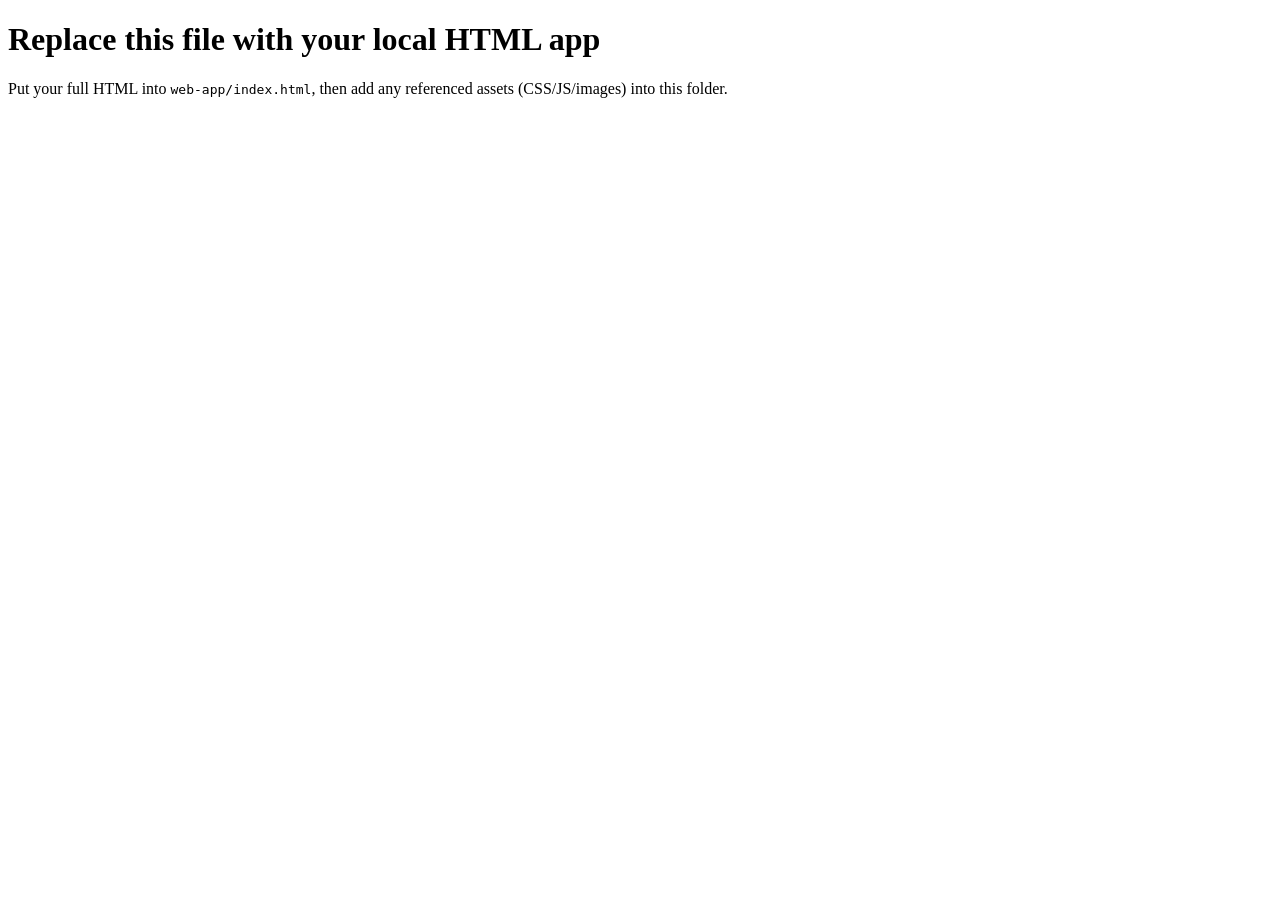
==== web-app/index.html @ f14ca1ed "Create Vercel-ready folder for local HTML app" ====
<!doctype html>
<html lang="en">
  <head>
    <meta charset="UTF-8" />
    <meta name="viewport" content="width=device-width, initial-scale=1.0" />
    <title>Paste Your App Here</title>
  </head>
  <body>
    <h1>Replace this file with your local HTML app</h1>
    <p>
      Put your full HTML into <code>web-app/index.html</code>, then add any referenced
      assets (CSS/JS/images) into this folder.
    </p>
  </body>
</html>
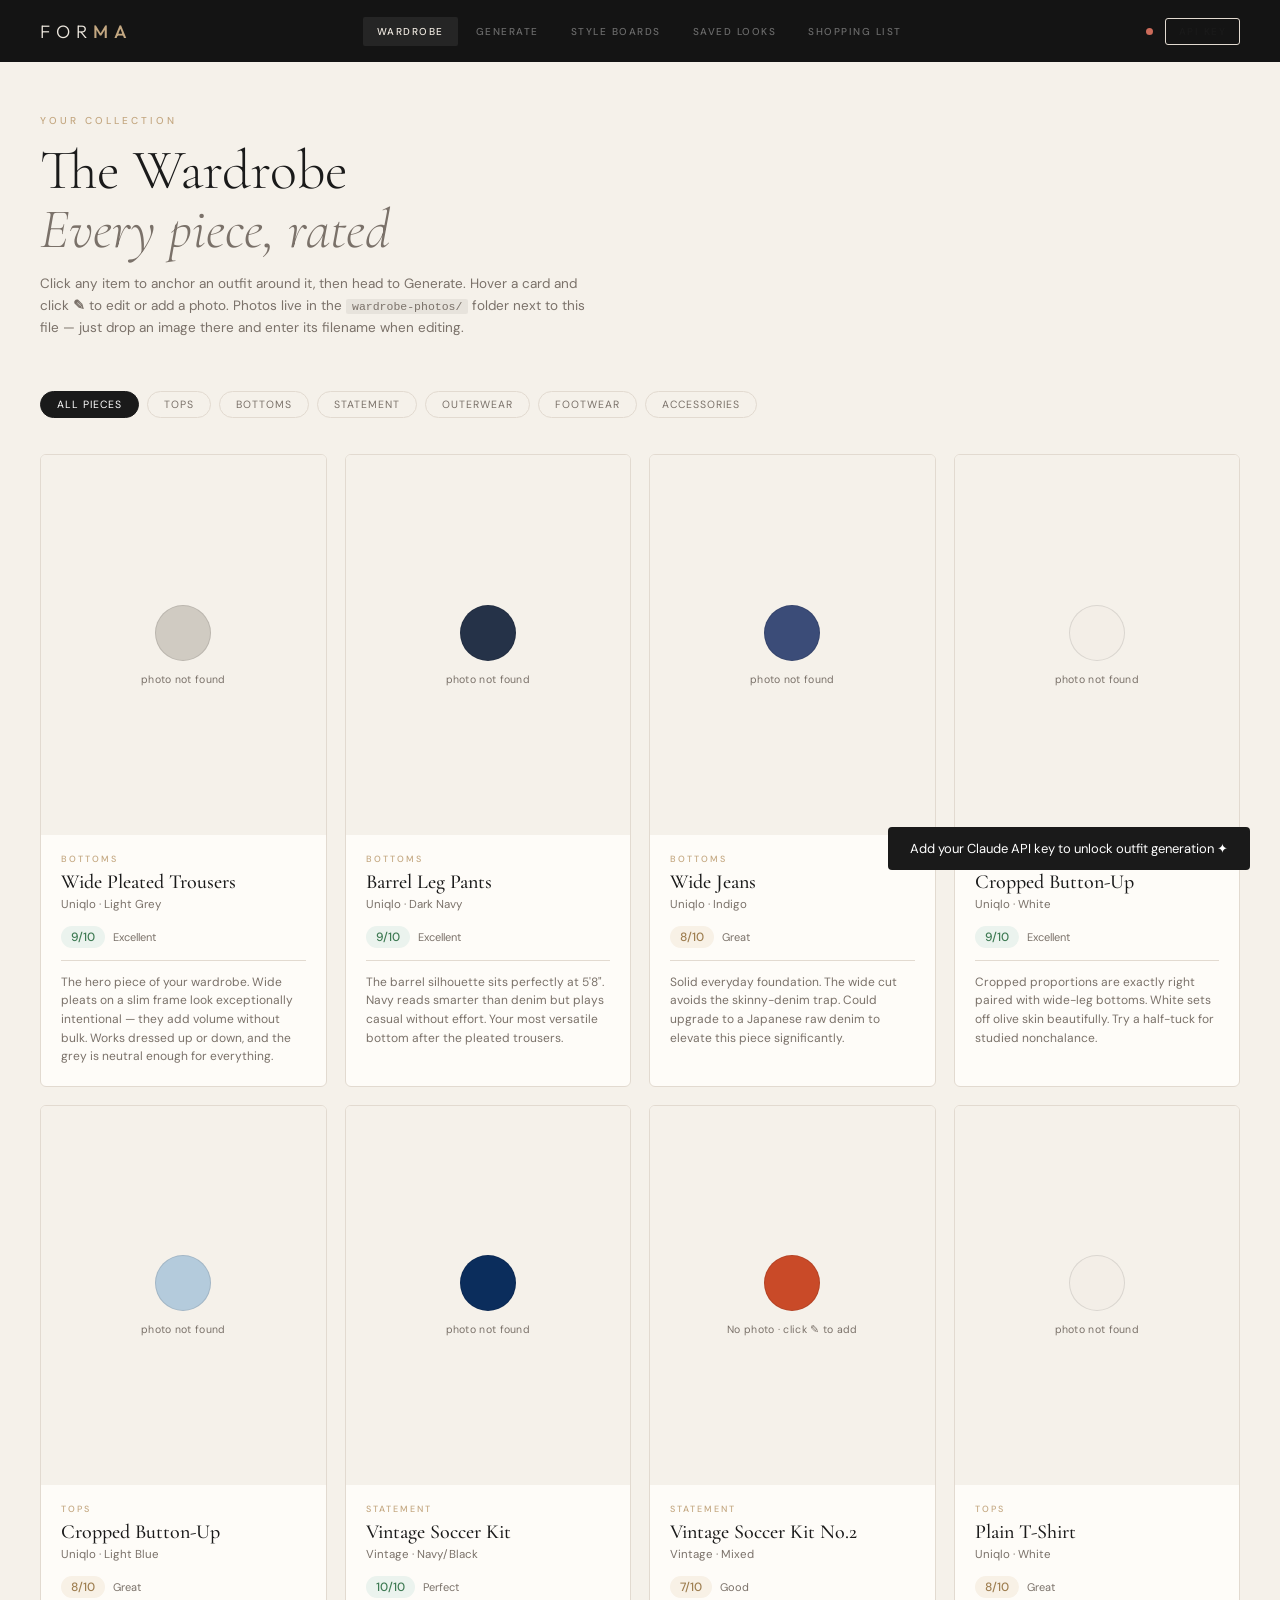
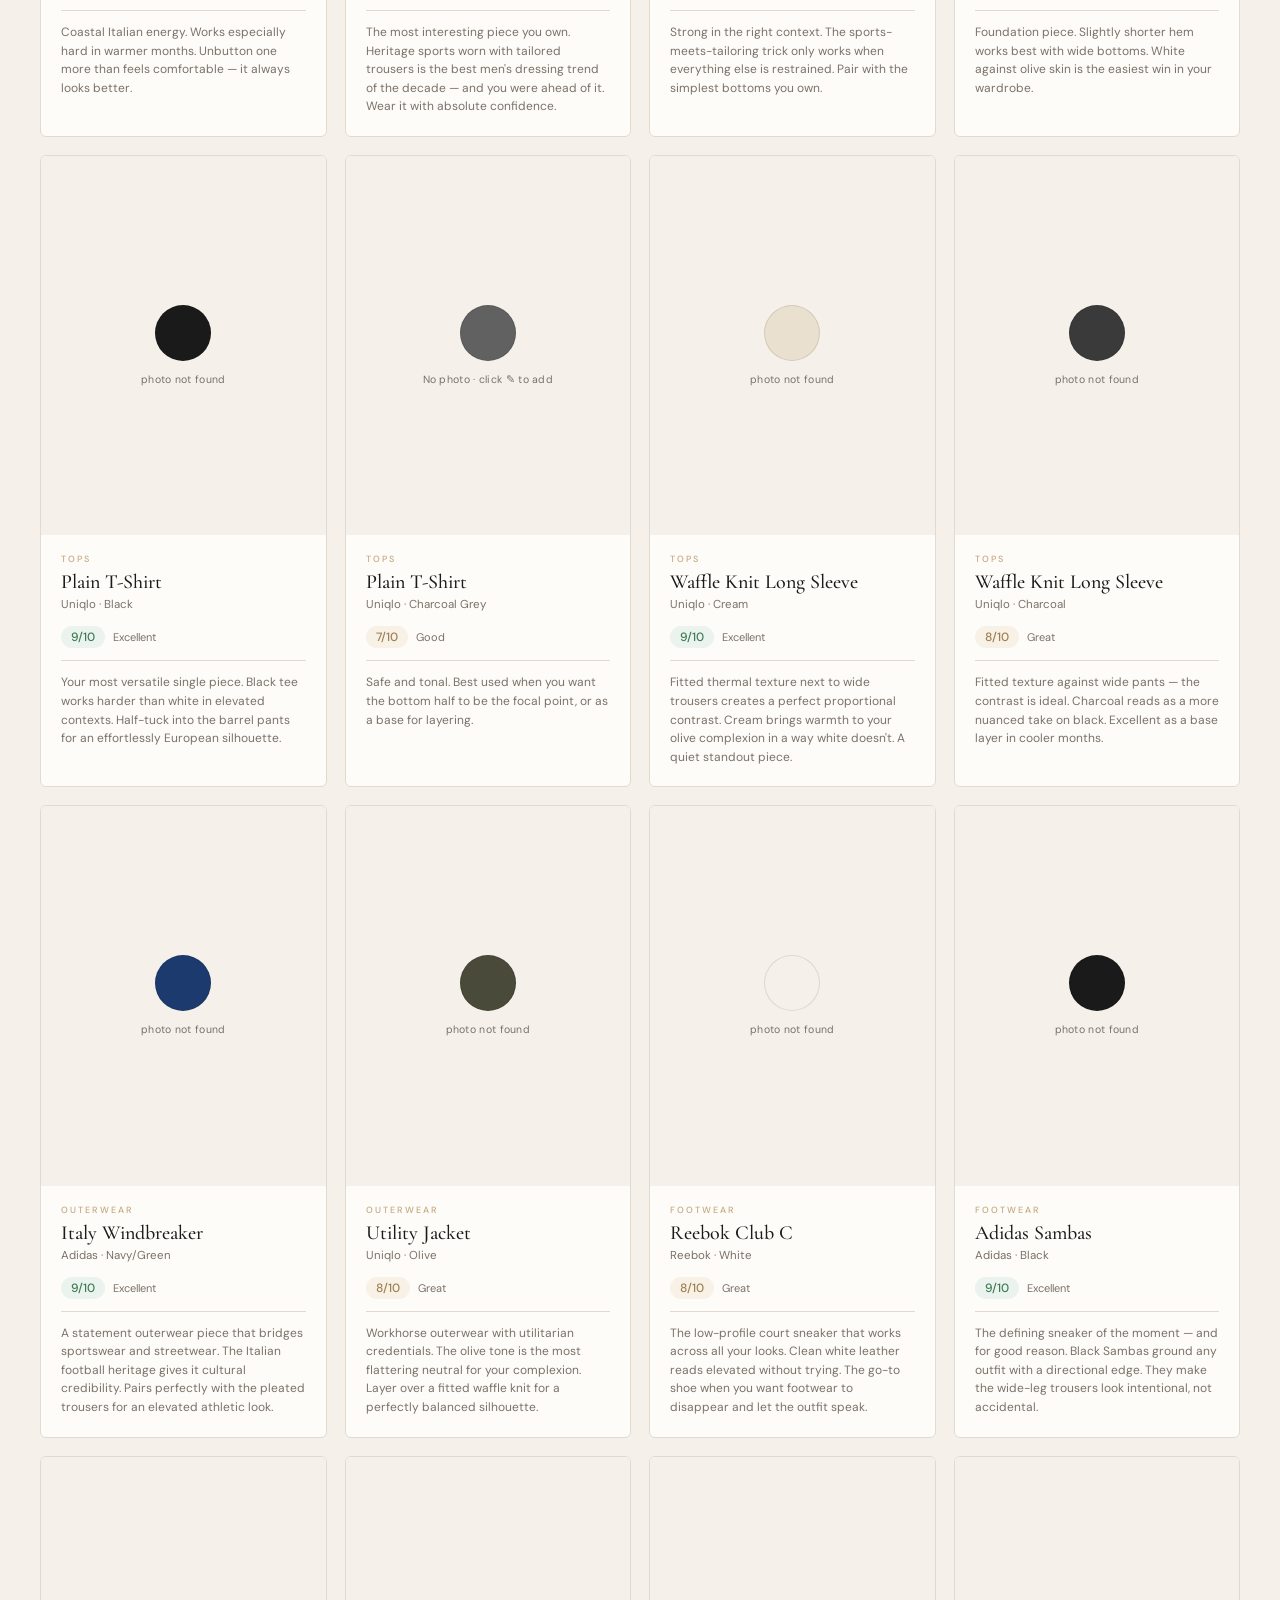
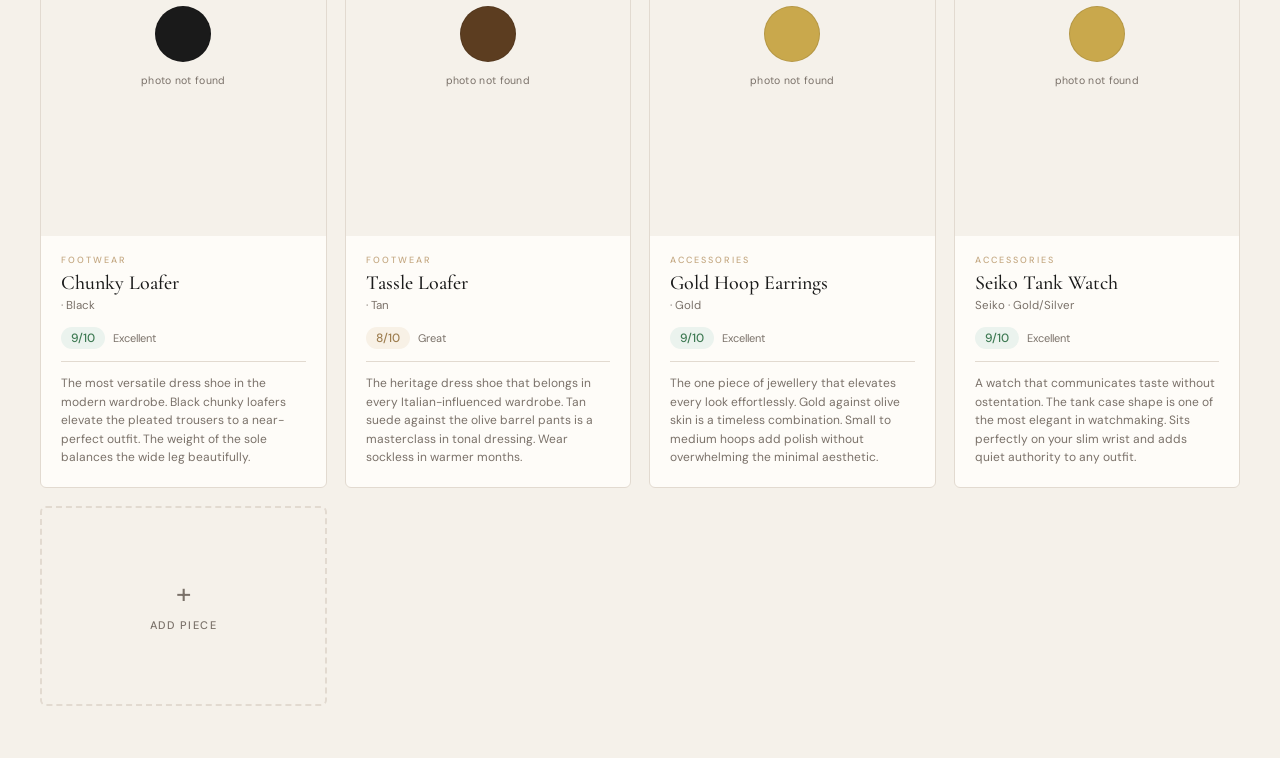
==== commit c172fd9a: "Update index.html" ====
--- a/web-app/index.html
+++ b/web-app/index.html
@@ -1,15 +1,1550 @@
-<!doctype html>
+<!DOCTYPE html>
 <html lang="en">
-  <head>
-    <meta charset="UTF-8" />
-    <meta name="viewport" content="width=device-width, initial-scale=1.0" />
-    <title>Paste Your App Here</title>
-  </head>
-  <body>
-    <h1>Replace this file with your local HTML app</h1>
-    <p>
-      Put your full HTML into <code>web-app/index.html</code>, then add any referenced
-      assets (CSS/JS/images) into this folder.
-    </p>
-  </body>
+<head>
+  <meta charset="UTF-8">
+  <meta name="viewport" content="width=device-width, initial-scale=1.0">
+  <title>FORMA — Marco's Personal Stylist</title>
+  <link href="https://fonts.googleapis.com/css2?family=Cormorant+Garamond:ital,wght@0,300;0,400;0,500;0,600;1,300;1,400;1,500&family=DM+Sans:opsz,wght@9..40,300;9..40,400;9..40,500&family=Outfit:wght@300;400;500&display=swap" rel="stylesheet">
+  <style>
+    * { margin: 0; padding: 0; box-sizing: border-box; }
+
+    :root {
+      --bg: #F5F1EA;
+      --bg-card: #FEFCF8;
+      --text-primary: #1A1A1A;
+      --text-secondary: #7A7169;
+      --accent: #C4A882;
+      --accent-dark: #A08860;
+      --border: #E2DAD0;
+      --nav-bg: #141414;
+    }
+
+    body { font-family: 'DM Sans', sans-serif; background: var(--bg); color: var(--text-primary); min-height: 100vh; }
+
+    /* ── NAV ── */
+    nav {
+      background: var(--nav-bg); position: sticky; top: 0; z-index: 100;
+      display: flex; align-items: center; justify-content: space-between;
+      padding: 0 40px; height: 62px;
+    }
+    .nav-brand { font-family: 'Outfit', sans-serif; font-size: 18px; font-weight: 300; color: #EEE8DF; letter-spacing: 6px; text-transform: uppercase; }
+    .nav-brand span { color: var(--accent); font-weight: 500; }
+    .nav-links { display: flex; gap: 4px; }
+    .nav-link {
+      font-size: 10px; font-weight: 500; letter-spacing: 1.5px; text-transform: uppercase;
+      color: #6B6B6B; cursor: pointer; padding: 8px 14px; border-radius: 2px;
+      transition: all 0.2s; border: none; background: none; font-family: 'DM Sans', sans-serif;
+    }
+    .nav-link:hover { color: #EEE8DF; }
+    .nav-link.active { color: #EEE8DF; background: rgba(255,255,255,0.07); }
+    .nav-right { display: flex; align-items: center; gap: 12px; }
+    .api-dot { width: 7px; height: 7px; border-radius: 50%; background: #CC6B5A; transition: background 0.3s; }
+    .api-dot.on { background: #5A9E6E; }
+
+    /* ── MAIN ── */
+    main { max-width: 1400px; margin: 0 auto; padding: 52px 40px; }
+    .view { display: none; }
+    .view.active { display: block; }
+
+    /* ── PAGE HEADER ── */
+    .page-header { margin-bottom: 52px; }
+    .eyebrow { font-size: 10px; font-weight: 500; letter-spacing: 3px; text-transform: uppercase; color: var(--accent); margin-bottom: 14px; }
+    .page-title { font-family: 'Cormorant Garamond', serif; font-size: 56px; font-weight: 300; line-height: 1.05; }
+    .page-title em { font-style: italic; color: var(--text-secondary); }
+    .page-sub { font-size: 13.5px; color: var(--text-secondary); margin-top: 14px; max-width: 560px; line-height: 1.65; }
+
+    /* ── FILTER BAR ── */
+    .filter-bar { display: flex; gap: 8px; flex-wrap: wrap; margin-bottom: 36px; }
+    .fchip {
+      padding: 6px 16px; border: 1px solid var(--border); border-radius: 20px;
+      font-size: 10.5px; letter-spacing: 1px; text-transform: uppercase;
+      cursor: pointer; transition: all 0.2s; background: none;
+      font-family: 'DM Sans', sans-serif; color: var(--text-secondary);
+    }
+    .fchip:hover, .fchip.active { background: var(--text-primary); color: white; border-color: var(--text-primary); }
+
+    /* ── WARDROBE GRID ── */
+    .wardrobe-grid { display: grid; grid-template-columns: repeat(auto-fill, minmax(240px, 1fr)); gap: 18px; }
+
+    .w-item {
+      background: var(--bg-card); border: 1px solid var(--border);
+      border-radius: 6px; transition: all 0.22s; position: relative;
+      overflow: hidden; display: flex; flex-direction: column;
+    }
+    .w-item:hover { border-color: var(--accent); transform: translateY(-2px); box-shadow: 0 10px 28px rgba(0,0,0,0.06); }
+    .w-item.anchored { border-color: var(--text-primary); box-shadow: 0 0 0 1px var(--text-primary); }
+
+    .w-photo-area {
+      width: 100%; aspect-ratio: 3/4; background: var(--bg);
+      overflow: hidden; position: relative; flex-shrink: 0; cursor: pointer;
+    }
+    .w-photo-area img { width: 100%; height: 100%; object-fit: cover; display: block; }
+    .w-photo-placeholder {
+      width: 100%; height: 100%; display: flex; flex-direction: column;
+      align-items: center; justify-content: center; gap: 12px;
+    }
+    .w-photo-swatch { width: 56px; height: 56px; border-radius: 50%; border: 1px solid rgba(0,0,0,0.1); }
+    .w-photo-hint { font-size: 10.5px; color: var(--text-secondary); letter-spacing: 0.3px; }
+
+    .anchor-pill {
+      position: absolute; top: 10px; left: 10px; z-index: 2;
+      background: var(--text-primary); color: white;
+      font-size: 8.5px; letter-spacing: 1px; text-transform: uppercase;
+      padding: 3px 9px; border-radius: 2px;
+    }
+    .w-edit-btn {
+      position: absolute; top: 8px; right: 8px; z-index: 3;
+      background: rgba(255,255,255,0.92); border: none; border-radius: 3px;
+      width: 30px; height: 30px; cursor: pointer; display: flex; align-items: center; justify-content: center;
+      opacity: 0; transition: opacity 0.18s; font-size: 14px; color: var(--text-primary);
+      backdrop-filter: blur(4px);
+    }
+    .w-item:hover .w-edit-btn { opacity: 1; }
+
+    .w-body { padding: 18px 20px 20px; flex: 1; cursor: pointer; }
+    .w-cat { font-size: 9px; font-weight: 500; letter-spacing: 2px; text-transform: uppercase; color: var(--accent); margin-bottom: 5px; }
+    .w-name { font-family: 'Cormorant Garamond', serif; font-size: 20px; font-weight: 500; margin-bottom: 3px; line-height: 1.2; }
+    .w-brand { font-size: 11.5px; color: var(--text-secondary); margin-bottom: 14px; }
+    .w-rating { display: flex; align-items: center; gap: 8px; margin-bottom: 12px; }
+    .rbadge { font-size: 12px; font-weight: 500; padding: 3px 10px; border-radius: 20px; }
+    .rh { background: #EBF3EE; color: #3E7A53; }
+    .rm { background: #F8F1E6; color: #9E7E50; }
+    .rl { background: #FBEEEB; color: #C4624A; }
+    .rlabel { font-size: 11px; color: var(--text-secondary); }
+    .w-note { font-size: 12px; color: var(--text-secondary); line-height: 1.55; padding-top: 12px; border-top: 1px solid var(--border); }
+
+    /* Add piece card */
+    .w-add-card {
+      border: 2px dashed var(--border); border-radius: 6px;
+      cursor: pointer; transition: all 0.2s; display: flex;
+      flex-direction: column; align-items: center; justify-content: center;
+      gap: 10px; min-height: 200px; color: var(--text-secondary);
+      background: transparent;
+    }
+    .w-add-card:hover { border-color: var(--accent); color: var(--accent); background: rgba(196,168,130,0.04); }
+    .w-add-icon { font-size: 28px; line-height: 1; }
+    .w-add-label { font-size: 11px; letter-spacing: 1.5px; text-transform: uppercase; font-weight: 500; }
+
+    /* ── GENERATE ── */
+    .gen-layout { display: grid; grid-template-columns: 310px 1fr; gap: 36px; }
+    .gen-controls { display: flex; flex-direction: column; gap: 20px; }
+    .clabel { font-size: 10px; font-weight: 500; letter-spacing: 2px; text-transform: uppercase; color: var(--text-secondary); margin-bottom: 7px; display: block; }
+    .cselect, .cinput {
+      background: var(--bg-card); border: 1px solid var(--border); border-radius: 3px;
+      padding: 10px 13px; font-family: 'DM Sans', sans-serif; font-size: 13px;
+      color: var(--text-primary); outline: none; transition: border-color 0.2s; width: 100%; appearance: none;
+    }
+    .cselect:focus, .cinput:focus { border-color: var(--accent); }
+    .ctextarea {
+      background: var(--bg-card); border: 1px solid var(--border); border-radius: 3px;
+      padding: 10px 13px; font-family: 'DM Sans', sans-serif; font-size: 13px;
+      color: var(--text-primary); outline: none; transition: border-color 0.2s; width: 100%;
+      resize: vertical; min-height: 76px;
+    }
+    .ctextarea:focus { border-color: var(--accent); }
+    .profile-box { background: #EDE8DF; border: 1px solid var(--border); border-radius: 3px; padding: 16px; }
+    .profile-detail { font-size: 12.5px; color: var(--text-secondary); line-height: 1.85; }
+    .profile-detail strong { color: var(--text-primary); font-weight: 500; }
+    .anchor-box { background: #EDE8DF; border: 1px solid var(--border); border-radius: 3px; padding: 13px 16px; display: flex; align-items: center; justify-content: space-between; }
+    .anchor-box-name { font-family: 'Cormorant Garamond', serif; font-size: 17px; font-weight: 500; }
+    .anchor-box-sub { font-size: 11px; color: var(--text-secondary); }
+    .btn-x { background: none; border: none; cursor: pointer; color: var(--text-secondary); font-size: 20px; line-height: 1; padding: 0 4px; }
+    .btn-x:hover { color: #CC6B5A; }
+
+    /* ── BUTTONS ── */
+    .btn-primary {
+      background: var(--text-primary); color: white; border: none;
+      padding: 13px 26px; font-family: 'DM Sans', sans-serif;
+      font-size: 10.5px; font-weight: 500; letter-spacing: 2px; text-transform: uppercase;
+      cursor: pointer; border-radius: 3px; transition: background 0.2s; width: 100%;
+    }
+    .btn-primary:hover { background: #2E2E2E; }
+    .btn-primary:disabled { background: #9A9A9A; cursor: not-allowed; }
+    .btn-secondary {
+      background: none; color: var(--text-primary); border: 1px solid var(--border);
+      padding: 10px 20px; font-family: 'DM Sans', sans-serif;
+      font-size: 10.5px; font-weight: 500; letter-spacing: 1.5px; text-transform: uppercase;
+      cursor: pointer; border-radius: 3px; transition: all 0.2s;
+    }
+    .btn-secondary:hover { border-color: var(--text-primary); }
+    .btn-accent {
+      background: var(--accent); color: white; border: none;
+      padding: 10px 20px; font-family: 'DM Sans', sans-serif;
+      font-size: 10.5px; font-weight: 500; letter-spacing: 1.5px; text-transform: uppercase;
+      cursor: pointer; border-radius: 3px; transition: background 0.2s;
+    }
+    .btn-accent:hover { background: var(--accent-dark); }
+    .btn-danger { color: #CC6B5A; border-color: #EAC4BB; }
+    .btn-danger:hover { border-color: #CC6B5A; background: #FBEEE9; }
+    .btn-ghost-red {
+      background: none; border: none; cursor: pointer; font-size: 11px;
+      letter-spacing: 1px; text-transform: uppercase; font-family: 'DM Sans', sans-serif;
+      color: #CC6B5A; padding: 0; margin-right: auto;
+    }
+    .btn-ghost-red:hover { text-decoration: underline; }
+
+    /* ── OUTFIT CARDS ── */
+    .outfit-card { background: var(--bg-card); border: 1px solid var(--border); border-radius: 4px; overflow: hidden; }
+    .outfit-card + .outfit-card { margin-top: 24px; }
+    .outfit-card-head { padding: 28px 32px 0; display: flex; align-items: flex-start; justify-content: space-between; gap: 24px; }
+    .outfit-meta { flex: 1; }
+    .outfit-occ { font-size: 10px; font-weight: 500; letter-spacing: 2.5px; text-transform: uppercase; color: var(--accent); margin-bottom: 8px; }
+    .outfit-hl { font-family: 'Cormorant Garamond', serif; font-size: 32px; font-weight: 500; line-height: 1.15; }
+    .outfit-rating-big { font-family: 'Cormorant Garamond', serif; font-size: 60px; font-weight: 300; line-height: 1; min-width: 90px; text-align: right; }
+    .outfit-rating-big .denom { font-size: 24px; color: var(--text-secondary); }
+    .outfit-card-body { padding: 22px 32px 32px; display: grid; grid-template-columns: 1fr 1fr; gap: 28px; }
+    .osec-title { font-size: 9px; font-weight: 500; letter-spacing: 2.5px; text-transform: uppercase; color: var(--text-secondary); margin-bottom: 12px; }
+    .o-items { list-style: none; display: flex; flex-direction: column; gap: 7px; }
+    .o-items li { font-size: 13.5px; display: flex; align-items: flex-start; gap: 9px; }
+    .o-items li::before { content: ''; width: 4px; height: 4px; background: var(--accent); border-radius: 50%; flex-shrink: 0; margin-top: 7px; }
+    .o-styling { font-size: 13px; line-height: 1.65; color: var(--text-secondary); font-style: italic; }
+    .o-upgrades { list-style: none; display: flex; flex-direction: column; gap: 14px; }
+    .o-upgrade-item .oun { font-size: 13.5px; font-weight: 500; margin-bottom: 2px; }
+    .o-upgrade-item .oud { font-size: 12px; color: var(--text-secondary); }
+    .o-upgrade-item .ouw { font-size: 12px; color: var(--text-secondary); font-style: italic; margin-top: 2px; }
+    .outfit-card-foot { padding: 16px 32px; border-top: 1px solid var(--border); display: flex; gap: 10px; align-items: center; }
+
+    /* ── LOADING / EMPTY ── */
+    .loading { display: flex; flex-direction: column; align-items: center; justify-content: center; padding: 80px 20px; gap: 22px; }
+    .spinner { width: 30px; height: 30px; border: 2px solid var(--border); border-top-color: var(--accent); border-radius: 50%; animation: spin 0.75s linear infinite; }
+    @keyframes spin { to { transform: rotate(360deg); } }
+    .loading-txt { font-family: 'Cormorant Garamond', serif; font-size: 19px; font-weight: 300; color: var(--text-secondary); font-style: italic; }
+    .empty { display: flex; flex-direction: column; align-items: center; justify-content: center; padding: 80px 20px; gap: 16px; text-align: center; }
+    .empty-ico { font-size: 40px; opacity: 0.25; }
+    .empty-t { font-family: 'Cormorant Garamond', serif; font-size: 26px; font-weight: 300; color: var(--text-secondary); }
+    .empty-s { font-size: 13px; color: var(--text-secondary); max-width: 300px; line-height: 1.55; }
+
+    /* ── MODAL ── */
+    .overlay {
+      position: fixed; inset: 0; background: rgba(20,20,20,0.65); z-index: 200;
+      display: flex; align-items: flex-start; justify-content: center;
+      opacity: 0; pointer-events: none; transition: opacity 0.25s;
+      overflow-y: auto; padding: 40px 20px;
+    }
+    .overlay.open { opacity: 1; pointer-events: all; }
+    .modal {
+      background: var(--bg-card); border-radius: 6px; padding: 42px; max-width: 500px; width: 100%;
+      transform: translateY(14px); transition: transform 0.25s; margin: auto;
+    }
+    .overlay.open .modal { transform: translateY(0); }
+    .modal-title { font-family: 'Cormorant Garamond', serif; font-size: 30px; font-weight: 400; margin-bottom: 8px; }
+    .modal-sub { font-size: 13px; color: var(--text-secondary); margin-bottom: 28px; line-height: 1.55; }
+    .modal-foot { display: flex; gap: 10px; justify-content: flex-end; margin-top: 28px; align-items: center; }
+    .modal-foot .btn-primary { width: auto; }
+    .cgroup { margin-bottom: 18px; }
+
+    /* Category chips in modal */
+    .cat-chips { display: flex; flex-wrap: wrap; gap: 8px; margin-top: 8px; }
+    .cchip {
+      padding: 7px 15px; border: 1px solid var(--border); border-radius: 20px;
+      font-size: 12px; cursor: pointer; transition: all 0.2s; background: none;
+      font-family: 'DM Sans', sans-serif; color: var(--text-primary);
+    }
+    .cchip:hover, .cchip.sel { background: var(--text-primary); color: white; border-color: var(--text-primary); }
+
+    /* Photo upload in piece modal */
+    .photo-drop-zone {
+      border: 2px dashed var(--border); border-radius: 4px;
+      text-align: center; cursor: pointer; transition: border-color 0.2s;
+      position: relative; overflow: hidden; min-height: 120px;
+      display: flex; flex-direction: column; align-items: center; justify-content: center; gap: 6px;
+    }
+    .photo-drop-zone:hover { border-color: var(--accent); }
+    .photo-drop-zone.previewing { border-style: solid; border-color: var(--border); min-height: 0; }
+    .photo-drop-zone input[type=file] { position: absolute; inset: 0; opacity: 0; cursor: pointer; width: 100%; height: 100%; }
+    .photo-drop-title { font-size: 13px; font-weight: 500; }
+    .photo-drop-hint { font-size: 11.5px; color: var(--text-secondary); }
+    .photo-preview-img { width: 100%; max-height: 200px; object-fit: cover; display: block; }
+    .photo-swap-bar { padding: 8px 12px; background: rgba(20,20,20,0.04); display: flex; align-items: center; justify-content: space-between; }
+    .photo-swap-name { font-size: 11.5px; color: var(--text-secondary); overflow: hidden; text-overflow: ellipsis; white-space: nowrap; max-width: 200px; }
+    .photo-swap-btn { font-size: 10px; letter-spacing: 1px; text-transform: uppercase; color: var(--accent); cursor: pointer; background: none; border: none; font-family: 'DM Sans', sans-serif; flex-shrink: 0; }
+
+    /* Filename fallback row */
+    .filename-row { display: flex; align-items: center; gap: 8px; margin-top: 8px; }
+    .filename-row span { font-size: 11px; color: var(--text-secondary); flex-shrink: 0; }
+
+    /* Rating slider */
+    .rating-row { display: flex; align-items: center; gap: 14px; }
+    .rating-slider { flex: 1; accent-color: var(--accent); cursor: pointer; height: 4px; }
+    .rating-num { font-family: 'Cormorant Garamond', serif; font-size: 26px; font-weight: 300; min-width: 42px; text-align: right; }
+
+    /* Color row */
+    .color-row { display: flex; gap: 10px; align-items: center; }
+    .color-picker-wrap { position: relative; width: 40px; height: 40px; border-radius: 50%; overflow: hidden; border: 1px solid var(--border); flex-shrink: 0; }
+    .color-picker-wrap input[type=color] { position: absolute; inset: -6px; width: calc(100% + 12px); height: calc(100% + 12px); cursor: pointer; border: none; padding: 0; }
+
+    /* ── BOARDS ── */
+    .boards-header { display: flex; justify-content: space-between; align-items: flex-end; margin-bottom: 52px; }
+    .boards-grid { display: grid; grid-template-columns: repeat(auto-fill, minmax(300px, 1fr)); gap: 20px; }
+    .board-card { background: var(--bg-card); border: 1px solid var(--border); border-radius: 4px; overflow: hidden; }
+    .board-head { padding: 22px 24px; background: var(--nav-bg); color: white; }
+    .board-name-el { font-family: 'Cormorant Garamond', serif; font-size: 24px; font-weight: 400; margin-bottom: 4px; }
+    .board-kw-head { font-size: 11px; color: rgba(255,255,255,0.5); letter-spacing: 1px; }
+    .board-mosaic { display: grid; grid-template-columns: repeat(3, 1fr); gap: 2px; background: var(--border); }
+    .b-cell { aspect-ratio: 1; background: var(--bg); overflow: hidden; }
+    .b-cell img { width: 100%; height: 100%; object-fit: cover; }
+    .b-cell-ph { width: 100%; height: 100%; display: flex; align-items: center; justify-content: center; font-size: 20px; color: var(--border); }
+    .board-foot { padding: 14px 20px; display: flex; justify-content: space-between; align-items: center; }
+    .kw-pills { display: flex; flex-wrap: wrap; gap: 4px; }
+    .kpill { font-size: 10px; padding: 2px 9px; background: var(--bg); border-radius: 10px; color: var(--text-secondary); }
+    .btn-rm { background: none; border: none; color: var(--text-secondary); font-size: 11px; cursor: pointer; letter-spacing: 1px; text-transform: uppercase; font-family: 'DM Sans', sans-serif; }
+    .btn-rm:hover { color: #CC6B5A; }
+
+    /* ── SAVED LOOKS ── */
+    .saved-grid { display: grid; grid-template-columns: repeat(auto-fill, minmax(320px, 1fr)); gap: 20px; }
+    .saved-card { background: var(--bg-card); border: 1px solid var(--border); border-radius: 4px; padding: 26px; }
+    .saved-card-head { display: flex; justify-content: space-between; align-items: flex-start; margin-bottom: 16px; }
+    .saved-cat { font-size: 9px; font-weight: 500; letter-spacing: 2px; text-transform: uppercase; color: var(--accent); margin-bottom: 5px; }
+    .saved-hl { font-family: 'Cormorant Garamond', serif; font-size: 24px; font-weight: 500; }
+    .saved-rating { font-family: 'Cormorant Garamond', serif; font-size: 30px; color: var(--text-secondary); }
+    .saved-items { font-size: 12.5px; color: var(--text-secondary); line-height: 1.9; margin-bottom: 14px; }
+    .saved-note { font-size: 12px; font-style: italic; color: var(--text-secondary); line-height: 1.55; padding-top: 14px; border-top: 1px solid var(--border); }
+    .saved-foot { display: flex; justify-content: space-between; align-items: center; margin-top: 14px; padding-top: 14px; border-top: 1px solid var(--border); }
+    .saved-date { font-size: 11px; color: var(--text-secondary); }
+
+    /* ── WARDROBE GAP SUGGESTIONS ── */
+    .gap-section { margin-top: 64px; padding-top: 48px; border-top: 1px solid var(--border); }
+    .gap-header { display: flex; justify-content: space-between; align-items: flex-end; margin-bottom: 32px; }
+    .gap-results { display: grid; grid-template-columns: repeat(auto-fill, minmax(280px, 1fr)); gap: 16px; margin-top: 28px; }
+    .gap-card { background: var(--bg-card); border: 1px solid var(--border); border-radius: 4px; padding: 22px; display: flex; flex-direction: column; gap: 10px; transition: border-color 0.2s; }
+    .gap-card:hover { border-color: var(--accent); }
+    .gap-card-cat { font-size: 9px; font-weight: 500; letter-spacing: 2px; text-transform: uppercase; color: var(--accent); }
+    .gap-card-name { font-family: 'Cormorant Garamond', serif; font-size: 22px; font-weight: 500; line-height: 1.2; }
+    .gap-card-store { font-size: 12px; color: var(--text-secondary); }
+    .gap-card-why { font-size: 12px; color: var(--text-secondary); font-style: italic; line-height: 1.6; flex: 1; }
+    .gap-card-foot { display: flex; justify-content: space-between; align-items: center; padding-top: 10px; border-top: 1px solid var(--border); }
+    .gap-card-price { font-size: 13px; font-weight: 500; }
+    .gap-add-btn { font-size: 10px; font-weight: 500; letter-spacing: 1px; text-transform: uppercase; background: var(--text-primary); color: white; border: none; border-radius: 2px; padding: 6px 13px; cursor: pointer; font-family: 'DM Sans', sans-serif; transition: background 0.18s; }
+    .gap-add-btn:hover { background: var(--accent-dark); }
+    .gap-add-btn.added { background: #5A9E6E; pointer-events: none; }
+
+    /* ── SAVED LOOKS PHOTO STRIP ── */
+    .saved-photos { display: flex; gap: 10px; margin-bottom: 18px; overflow-x: auto; padding-bottom: 4px; -webkit-overflow-scrolling: touch; scrollbar-width: none; }
+    .saved-photos::-webkit-scrollbar { display: none; }
+    .saved-photo-thumb { flex-shrink: 0; width: 76px; text-align: center; }
+    .saved-photo-thumb img { width: 76px; height: 102px; object-fit: cover; border-radius: 3px; display: block; border: 1px solid var(--border); }
+    .saved-photo-swatch { width: 76px; height: 102px; border-radius: 3px; border: 1px solid var(--border); display: flex; flex-direction: column; align-items: center; justify-content: center; gap: 6px; }
+    .saved-photo-swatch-dot { width: 28px; height: 28px; border-radius: 50%; border: 1px solid rgba(0,0,0,0.12); }
+    .saved-photo-label { font-size: 9px; color: var(--text-secondary); margin-top: 5px; letter-spacing: 0.3px; line-height: 1.3; overflow: hidden; display: -webkit-box; -webkit-line-clamp: 2; -webkit-box-orient: vertical; }
+
+    /* ── SHOPPING ── */
+    .shop-header { display: flex; justify-content: space-between; align-items: flex-end; margin-bottom: 52px; }
+    .shop-section { margin-bottom: 40px; }
+    .shop-sec-title { font-family: 'Cormorant Garamond', serif; font-size: 22px; font-weight: 400; padding-bottom: 12px; border-bottom: 1px solid var(--border); margin-bottom: 16px; }
+    .shop-item { background: var(--bg-card); border: 1px solid var(--border); border-radius: 3px; padding: 18px 22px; display: flex; align-items: flex-start; justify-content: space-between; gap: 20px; }
+    .shop-item + .shop-item { margin-top: 10px; }
+    .shop-iname { font-family: 'Cormorant Garamond', serif; font-size: 20px; font-weight: 500; margin-bottom: 3px; cursor: pointer; display: inline-flex; align-items: center; gap: 7px; }
+    .shop-iname:hover { color: var(--accent-dark); }
+    .shop-iname::after { content: '↗'; font-size: 12px; opacity: 0; transition: opacity 0.15s; font-family: 'DM Sans', sans-serif; font-weight: 400; }
+    .shop-iname:hover::after { opacity: 0.5; }
+    .shop-istore { font-size: 12px; color: var(--text-secondary); }
+    .shop-iwhy { font-size: 12px; color: var(--text-secondary); font-style: italic; margin-top: 3px; }
+    .shop-price { font-size: 14px; font-weight: 500; white-space: nowrap; }
+    .shop-rm { background: none; border: none; color: var(--text-secondary); cursor: pointer; font-size: 15px; padding: 2px 5px; }
+    .shop-rm:hover { color: #CC6B5A; }
+
+    /* ── TOAST ── */
+    .toast { position: fixed; bottom: 30px; right: 30px; background: var(--text-primary); color: white; padding: 13px 22px; border-radius: 4px; font-size: 13px; z-index: 400; transform: translateY(70px); opacity: 0; transition: all 0.3s; pointer-events: none; }
+    .toast.on { transform: translateY(0); opacity: 1; }
+
+    ::-webkit-scrollbar { width: 5px; }
+    ::-webkit-scrollbar-track { background: var(--bg); }
+    ::-webkit-scrollbar-thumb { background: var(--border); border-radius: 3px; }
+
+    @media (max-width: 960px) {
+      nav { padding: 0 20px; }
+      main { padding: 36px 20px; }
+      .gen-layout { grid-template-columns: 1fr; }
+      .outfit-card-body { grid-template-columns: 1fr; }
+      .page-title { font-size: 40px; }
+      .nav-links { gap: 0; }
+      .nav-link { padding: 8px 10px; font-size: 9.5px; }
+    }
+  </style>
+</head>
+<body>
+
+<nav>
+  <div class="nav-brand">FOR<span>MA</span></div>
+  <div class="nav-links">
+    <button class="nav-link active" data-view="wardrobe" onclick="nav(this)">Wardrobe</button>
+    <button class="nav-link" data-view="generate" onclick="nav(this)">Generate</button>
+    <button class="nav-link" data-view="boards" onclick="nav(this)">Style Boards</button>
+    <button class="nav-link" data-view="saved" onclick="nav(this)">Saved Looks</button>
+    <button class="nav-link" data-view="shopping" onclick="nav(this)">Shopping List</button>
+  </div>
+  <div class="nav-right">
+    <div class="api-dot" id="apiDot"></div>
+    <button class="btn-secondary" style="padding:6px 13px;font-size:10px;" onclick="openModal('apiModal')">API Key</button>
+  </div>
+</nav>
+
+<main>
+
+  <!-- ════ WARDROBE ════ -->
+  <div id="view-wardrobe" class="view active">
+    <div class="page-header">
+      <div class="eyebrow">Your Collection</div>
+      <h1 class="page-title">The Wardrobe<br><em>Every piece, rated</em></h1>
+      <p class="page-sub">
+        Click any item to anchor an outfit around it, then head to Generate.
+        Hover a card and click <strong>✎</strong> to edit or add a photo.
+        Photos live in the <code style="font-size:11.5px;background:rgba(0,0,0,0.06);padding:1px 6px;border-radius:2px;">wardrobe-photos/</code> folder
+        next to this file — just drop an image there and enter its filename when editing.
+      </p>
+    </div>
+    <div class="filter-bar" id="wFilterBar">
+      <button class="fchip active" onclick="filterW('all',this)">All Pieces</button>
+      <button class="fchip" onclick="filterW('Tops',this)">Tops</button>
+      <button class="fchip" onclick="filterW('Bottoms',this)">Bottoms</button>
+      <button class="fchip" onclick="filterW('Statement',this)">Statement</button>
+      <button class="fchip" onclick="filterW('Outerwear',this)">Outerwear</button>
+      <button class="fchip" onclick="filterW('Footwear',this)">Footwear</button>
+      <button class="fchip" onclick="filterW('Accessories',this)">Accessories</button>
+    </div>
+    <div class="wardrobe-grid" id="wardrobeGrid"></div>
+  </div>
+
+  <!-- ════ GENERATE ════ -->
+  <div id="view-generate" class="view">
+    <div class="page-header">
+      <div class="eyebrow">AI Stylist</div>
+      <h1 class="page-title">Generate <em>Looks</em></h1>
+    </div>
+    <div class="gen-layout">
+      <div class="gen-controls">
+        <div class="profile-box">
+          <span class="clabel">Your Profile</span>
+          <div class="profile-detail">
+            <strong>Marco, 34</strong> — Toronto<br>
+            Slim athletic · 5'8" · 138 lbs<br>
+            Light olive skin · Dark curly hair<br>
+            Italian-Canadian runner
+          </div>
+        </div>
+        <div id="anchorBlock" style="display:none;">
+          <span class="clabel">Anchor Piece</span>
+          <div class="anchor-box">
+            <div>
+              <div class="anchor-box-name" id="anchorName"></div>
+              <div class="anchor-box-sub">Will appear in every outfit</div>
+            </div>
+            <button class="btn-x" onclick="clearAnchor()">×</button>
+          </div>
+        </div>
+        <div class="cgroup">
+          <label class="clabel">Occasion</label>
+          <select class="cselect" id="selOccasion">
+            <option value="casual day out">Casual Day Out</option>
+            <option value="weekend brunch">Weekend Brunch</option>
+            <option value="date night">Date Night</option>
+            <option value="creative/studio office">Creative Office</option>
+            <option value="evening out in the city">Evening Out</option>
+            <option value="running errands around toronto">Running Errands</option>
+            <option value="art gallery or opening">Art Gallery Opening</option>
+            <option value="travel day">Travel Day</option>
+          </select>
+        </div>
+        <div class="cgroup">
+          <label class="clabel">Vibe</label>
+          <select class="cselect" id="selVibe">
+            <option value="editorial minimal">Editorial Minimal</option>
+            <option value="Italian casual cool">Italian Casual</option>
+            <option value="sports luxe">Sports Luxe</option>
+            <option value="understated cool">Understated Cool</option>
+            <option value="vintage-modern">Vintage Modern</option>
+            <option value="clean contemporary">Clean Contemporary</option>
+          </select>
+        </div>
+        <div class="cgroup">
+          <label class="clabel">Season</label>
+          <select class="cselect" id="selWeather">
+            <option value="Toronto spring, 10–18°C">Spring (10–18°C)</option>
+            <option value="Toronto summer, 24–30°C">Summer (24–30°C)</option>
+            <option value="Toronto fall, 5–15°C">Fall (5–15°C)</option>
+            <option value="Toronto winter, -5–5°C, layering required">Winter (layering)</option>
+          </select>
+        </div>
+        <div class="cgroup">
+          <label class="clabel">Reference Style Boards</label>
+          <div id="boardChecks" style="display:flex;flex-direction:column;gap:9px;"></div>
+        </div>
+        <div class="cgroup">
+          <label class="clabel">Notes for Your Stylist</label>
+          <textarea class="ctextarea" id="stylistNotes" placeholder="Specific pieces, colours, mood..."></textarea>
+        </div>
+        <button class="btn-primary" id="genBtn" onclick="generate()">Generate Looks</button>
+      </div>
+      <div id="genResults">
+        <div class="empty">
+          <div class="empty-ico">✦</div>
+          <div class="empty-t">Your looks await</div>
+          <div class="empty-s">Set your preferences and click Generate for three styled outfits from your wardrobe.</div>
+        </div>
+      </div>
+    </div>
+  </div>
+
+  <!-- ════ STYLE BOARDS ════ -->
+  <div id="view-boards" class="view">
+    <div class="boards-header">
+      <div>
+        <div class="eyebrow">Inspiration</div>
+        <h1 class="page-title">Style <em>Boards</em></h1>
+        <p class="page-sub">Paste Pinterest image URLs and aesthetic keywords. The AI references these when styling your outfits.</p>
+      </div>
+      <button class="btn-primary" style="width:auto;padding:13px 26px;" onclick="openBoardModal()">+ New Board</button>
+    </div>
+    <div class="boards-grid" id="boardsGrid"></div>
+    <div class="empty" id="boardsEmpty">
+      <div class="empty-ico">◫</div>
+      <div class="empty-t">No boards yet</div>
+      <div class="empty-s">Create a board to give the AI stylist a visual and aesthetic reference.</div>
+    </div>
+
+    <!-- Wardrobe Gap Suggestions -->
+    <div class="gap-section">
+      <div class="gap-header">
+        <div>
+          <div class="eyebrow">Wardrobe Intelligence</div>
+          <h2 class="page-title" style="font-size:38px;">Fill the <em>Gaps</em></h2>
+          <p class="page-sub">AI analyses your current wardrobe and style boards to suggest pieces you don't own yet — sent straight to your Shopping List.</p>
+        </div>
+        <button class="btn-primary" style="width:auto;padding:13px 26px;white-space:nowrap;" id="gapBtn" onclick="suggestGapPieces()">✦ Suggest Pieces</button>
+      </div>
+      <div id="gapResults"></div>
+    </div>
+  </div>
+
+  <!-- ════ SAVED LOOKS ════ -->
+  <div id="view-saved" class="view">
+    <div class="page-header">
+      <div class="eyebrow">Your Favourites</div>
+      <h1 class="page-title">Saved <em>Looks</em></h1>
+    </div>
+    <div class="filter-bar" id="savedFilters"></div>
+    <div class="saved-grid" id="savedGrid"></div>
+    <div class="empty" id="savedEmpty">
+      <div class="empty-ico">♡</div>
+      <div class="empty-t">Nothing saved yet</div>
+      <div class="empty-s">Generate outfits and save the ones you love.</div>
+    </div>
+  </div>
+
+  <!-- ════ SHOPPING LIST ════ -->
+  <div id="view-shopping" class="view">
+    <div class="shop-header">
+      <div>
+        <div class="eyebrow">Upgrade Path</div>
+        <h1 class="page-title">Shopping <em>List</em></h1>
+        <p class="page-sub">Upgrade suggestions collected from outfit generations.</p>
+      </div>
+      <div style="display:flex;gap:12px;">
+        <button class="btn-secondary" onclick="exportList()">Export .txt</button>
+        <button class="btn-secondary btn-danger" onclick="clearList()">Clear All</button>
+      </div>
+    </div>
+    <div id="shopContent"></div>
+  </div>
+</main>
+
+<!-- ══════════════ MODALS ══════════════ -->
+
+<!-- API Key -->
+<div class="overlay" id="apiModal" onclick="overlayClose(event,'apiModal')">
+  <div class="modal">
+    <div class="modal-title">Claude API Key</div>
+    <div class="modal-sub">Stored only in your browser's local storage and sent directly to Anthropic's API — nowhere else.</div>
+    <div class="cgroup">
+      <label class="clabel">API Key</label>
+      <input type="password" class="cinput" id="apiKeyInput" placeholder="sk-ant-api03-...">
+    </div>
+    <div class="modal-foot">
+      <button class="btn-secondary" onclick="closeModal('apiModal')">Cancel</button>
+      <button class="btn-primary" onclick="saveApiKey()">Save Key</button>
+    </div>
+  </div>
+</div>
+
+<!-- Add / Edit Piece -->
+<div class="overlay" id="pieceModal" onclick="overlayClose(event,'pieceModal')">
+  <div class="modal" style="max-width:520px;">
+    <div class="modal-title" id="pModalTitle">Add Piece</div>
+    <div class="modal-sub" id="pModalSub">Add a new item to your wardrobe.</div>
+
+    <div class="cgroup">
+      <label class="clabel">Photo</label>
+      <div class="photo-drop-zone" id="photoZone">
+        <input type="file" id="photoInput" accept="image/*" onchange="handlePhotoUpload(this)">
+        <div id="photoZonePlaceholder">
+          <div class="photo-drop-title">Click to browse a photo</div>
+          <div class="photo-drop-hint">JPEG · PNG · WEBP · Stored in your browser</div>
+        </div>
+      </div>
+      <div class="filename-row">
+        <span>Or filename from wardrobe-photos/</span>
+        <input type="text" class="cinput" id="pImageFile" placeholder="e.g. grey-trousers.jpg" style="flex:1;padding:7px 10px;" oninput="previewFilename(this.value)">
+      </div>
+    </div>
+
+    <div class="cgroup">
+      <label class="clabel">Name</label>
+      <input type="text" class="cinput" id="pName" placeholder="e.g. Wide Pleated Trousers">
+    </div>
+
+    <div style="display:grid;grid-template-columns:1fr 1fr;gap:14px;margin-bottom:18px;">
+      <div>
+        <label class="clabel">Category</label>
+        <select class="cselect" id="pCategory">
+          <option>Tops</option><option>Bottoms</option><option>Outerwear</option>
+          <option>Footwear</option><option>Statement</option><option>Accessories</option>
+        </select>
+      </div>
+      <div>
+        <label class="clabel">Brand</label>
+        <input type="text" class="cinput" id="pBrand" placeholder="e.g. Uniqlo">
+      </div>
+    </div>
+
+    <div class="cgroup">
+      <label class="clabel">Colour</label>
+      <div class="color-row">
+        <div class="color-picker-wrap" id="colorPickerWrap" style="background:#C4A882;">
+          <input type="color" id="pColor" value="#C4A882" oninput="document.getElementById('colorPickerWrap').style.background=this.value">
+        </div>
+        <input type="text" class="cinput" id="pColorName" placeholder="Colour name, e.g. Light Grey" style="flex:1;">
+      </div>
+    </div>
+
+    <div class="cgroup">
+      <label class="clabel">Stylist Rating — <span id="ratingDisplay">8</span>/10</label>
+      <div class="rating-row">
+        <input type="range" class="rating-slider" id="pRating" min="1" max="10" step="0.5" value="8"
+               oninput="document.getElementById('ratingDisplay').textContent=this.value">
+        <div class="rating-num" id="ratingNum">8</div>
+      </div>
+    </div>
+
+    <div class="cgroup">
+      <label class="clabel">Stylist Note</label>
+      <textarea class="ctextarea" id="pNote" placeholder="Why this piece works, how to style it..." style="min-height:88px;"></textarea>
+    </div>
+
+    <input type="hidden" id="pEditId">
+    <div class="modal-foot">
+      <button class="btn-ghost-red" id="pDeleteBtn" onclick="deletePiece()" style="display:none;">Remove piece</button>
+      <button class="btn-secondary" onclick="closeModal('pieceModal')">Cancel</button>
+      <button class="btn-primary" onclick="savePiece()">Save Piece</button>
+    </div>
+  </div>
+</div>
+
+<!-- Save Look -->
+<div class="overlay" id="saveModal" onclick="overlayClose(event,'saveModal')">
+  <div class="modal">
+    <div class="modal-title">Save This Look</div>
+    <div class="modal-sub">Choose a category to file it under.</div>
+    <div class="cgroup">
+      <label class="clabel">Category</label>
+      <div class="cat-chips">
+        <button class="cchip" onclick="pickCat(this)">Casual</button>
+        <button class="cchip" onclick="pickCat(this)">Elevated Casual</button>
+        <button class="cchip" onclick="pickCat(this)">Date Night</button>
+        <button class="cchip" onclick="pickCat(this)">Smart Casual</button>
+        <button class="cchip" onclick="pickCat(this)">Weekend</button>
+        <button class="cchip" onclick="pickCat(this)">Evening Out</button>
+        <button class="cchip" onclick="pickCat(this)">Statement</button>
+        <button class="cchip" onclick="pickCat(this)">Work</button>
+      </div>
+    </div>
+    <input type="hidden" id="pendingId">
+    <div class="modal-foot">
+      <button class="btn-secondary" onclick="closeModal('saveModal')">Cancel</button>
+      <button class="btn-primary" onclick="confirmSave()">Save Look</button>
+    </div>
+  </div>
+</div>
+
+<!-- New Board -->
+<div class="overlay" id="boardModal" onclick="overlayClose(event,'boardModal')">
+  <div class="modal" style="max-width:540px;">
+    <div class="modal-title">New Style Board</div>
+    <div class="modal-sub">Name it, describe the aesthetic, and paste image URLs from Pinterest — one per line.</div>
+    <div class="cgroup">
+      <label class="clabel">Board Name</label>
+      <input type="text" class="cinput" id="bName" placeholder="e.g. Italian Summer, Off-Duty Cool">
+    </div>
+    <div class="cgroup">
+      <label class="clabel">Aesthetic Keywords</label>
+      <input type="text" class="cinput" id="bKeywords" placeholder="e.g. minimal, linen, quiet luxury, sprezzatura">
+    </div>
+    <div class="cgroup">
+      <label class="clabel">Style Description (the AI reads this)</label>
+      <textarea class="ctextarea" id="bDesc" placeholder="Describe the vibe in 1–2 sentences."></textarea>
+    </div>
+    <div class="cgroup">
+      <label class="clabel">Images — URLs or filenames, one per line</label>
+      <textarea class="ctextarea" id="bImages" placeholder="https://i.pinimg.com/originals/...&#10;italian-summer-1.jpg&#10;https://another-url.com/photo.jpg&#10;local-inspo.png" style="min-height:100px;"></textarea>
+      <div style="margin-top:7px;font-size:11.5px;color:var(--text-secondary);line-height:1.5;">
+        Paste Pinterest/web URLs, <em>or</em> drop images into the <code style="font-size:11px;background:rgba(0,0,0,0.06);padding:1px 5px;border-radius:2px;">style-boards/</code> folder and enter just the filename. Both work together.
+      </div>
+    </div>
+    <div class="modal-foot">
+      <button class="btn-secondary" onclick="closeModal('boardModal')">Cancel</button>
+      <button class="btn-primary" onclick="saveBoard()">Create Board</button>
+    </div>
+  </div>
+</div>
+
+<div class="toast" id="toast"></div>
+
+<script>
+// ══════════════════════════════════════════
+// DEFAULT WARDROBE DATA
+// ══════════════════════════════════════════
+const DEFAULT_WARDROBE = [
+  { id:'w1',  name:'Wide Pleated Trousers',    category:'Bottoms',   color:'#D0CBC2', colorName:'Light Grey',   brand:'Uniqlo',  rating:9,  note:'The hero piece of your wardrobe. Wide pleats on a slim frame look exceptionally intentional — they add volume without bulk. Works dressed up or down, and the grey is neutral enough for everything.',                                              imageFile:'wardrobe-photos/uniqlo pleated wide pants - black.jpeg' },
+  { id:'w2',  name:'Barrel Leg Pants',         category:'Bottoms',   color:'#253248', colorName:'Dark Navy',    brand:'Uniqlo',  rating:9,  note:'The barrel silhouette sits perfectly at 5\'8". Navy reads smarter than denim but plays casual without effort. Your most versatile bottom after the pleated trousers.',                                                                     imageFile:'wardrobe-photos/uniqlo barrel leg trousers - olive.jpeg' },
+  { id:'w3',  name:'Wide Jeans',               category:'Bottoms',   color:'#3B4C78', colorName:'Indigo',       brand:'Uniqlo',  rating:8,  note:'Solid everyday foundation. The wide cut avoids the skinny-denim trap. Could upgrade to a Japanese raw denim to elevate this piece significantly.',                                                                                           imageFile:'wardrobe-photos/uniqlo wide fit jeans - black.jpeg' },
+  { id:'w4',  name:'Cropped Button-Up',        category:'Tops',      color:'#F3EEE7', colorName:'White',        brand:'Uniqlo',  rating:9,  note:'Cropped proportions are exactly right paired with wide-leg bottoms. White sets off olive skin beautifully. Try a half-tuck for studied nonchalance.',                                                                                       imageFile:'wardrobe-photos/uniqlo oxford boxy cropped shirt.jpeg' },
+  { id:'w5',  name:'Cropped Button-Up',        category:'Tops',      color:'#B4CBDC', colorName:'Light Blue',   brand:'Uniqlo',  rating:8,  note:'Coastal Italian energy. Works especially hard in warmer months. Unbutton one more than feels comfortable — it always looks better.',                                                                                                        imageFile:'wardrobe-photos/uniqlo oxford boxy cropped shirt.jpeg' },
+  { id:'w6',  name:'Vintage Soccer Kit',       category:'Statement', color:'#0B2D5C', colorName:'Navy/Black',   brand:'Vintage', rating:10, note:'The most interesting piece you own. Heritage sports worn with tailored trousers is the best men\'s dressing trend of the decade — and you were ahead of it. Wear it with absolute confidence.',                                               imageFile:'wardrobe-photos/2024 vintage milan kit.jpg' },
+  { id:'w7',  name:'Vintage Soccer Kit No.2',  category:'Statement', color:'#C94A28', colorName:'Mixed',        brand:'Vintage', rating:7,  note:'Strong in the right context. The sports-meets-tailoring trick only works when everything else is restrained. Pair with the simplest bottoms you own.',                                                                                       imageFile:'' },
+  { id:'w8',  name:'Plain T-Shirt',            category:'Tops',      color:'#F3EEE7', colorName:'White',        brand:'Uniqlo',  rating:8,  note:'Foundation piece. Slightly shorter hem works best with wide bottoms. White against olive skin is the easiest win in your wardrobe.',                                                                                                         imageFile:'wardrobe-photos/basic white tee.jpg' },
+  { id:'w9',  name:'Plain T-Shirt',            category:'Tops',      color:'#1A1A1A', colorName:'Black',        brand:'Uniqlo',  rating:9,  note:'Your most versatile single piece. Black tee works harder than white in elevated contexts. Half-tuck into the barrel pants for an effortlessly European silhouette.',                                                                          imageFile:'wardrobe-photos/basic black tee.jpg' },
+  { id:'w10', name:'Plain T-Shirt',            category:'Tops',      color:'#616161', colorName:'Charcoal Grey',brand:'Uniqlo',  rating:7,  note:'Safe and tonal. Best used when you want the bottom half to be the focal point, or as a base for layering.',                                                                                                                                 imageFile:'' },
+  { id:'w11', name:'Waffle Knit Long Sleeve',  category:'Tops',      color:'#EAE0CF', colorName:'Cream',        brand:'Uniqlo',  rating:9,  note:'Fitted thermal texture next to wide trousers creates a perfect proportional contrast. Cream brings warmth to your olive complexion in a way white doesn\'t. A quiet standout piece.',                                                       imageFile:'wardrobe-photos/uniqlo waffle crew neck.jpeg' },
+  { id:'w12', name:'Waffle Knit Long Sleeve',  category:'Tops',      color:'#3A3A3A', colorName:'Charcoal',     brand:'Uniqlo',  rating:8,  note:'Fitted texture against wide pants — the contrast is ideal. Charcoal reads as a more nuanced take on black. Excellent as a base layer in cooler months.',                                                                                    imageFile:'wardrobe-photos/uniqlo waffle crew neck.jpeg' },
+  { id:'w13', name:'Italy Windbreaker',        category:'Outerwear', color:'#1C3A6E', colorName:'Navy/Green',   brand:'Adidas',  rating:9,  note:'A statement outerwear piece that bridges sportswear and streetwear. The Italian football heritage gives it cultural credibility. Pairs perfectly with the pleated trousers for an elevated athletic look.',                                   imageFile:'wardrobe-photos/adidas italy windbreaker.jpg' },
+  { id:'w14', name:'Utility Jacket',           category:'Outerwear', color:'#4A4A3A', colorName:'Olive',        brand:'Uniqlo',  rating:8,  note:'Workhorse outerwear with utilitarian credentials. The olive tone is the most flattering neutral for your complexion. Layer over a fitted waffle knit for a perfectly balanced silhouette.',                                                   imageFile:'wardrobe-photos/uniqlo utility jacket.jpg' },
+  { id:'w15', name:'Reebok Club C',            category:'Footwear',  color:'#F5F1EA', colorName:'White',        brand:'Reebok',  rating:8,  note:'The low-profile court sneaker that works across all your looks. Clean white leather reads elevated without trying. The go-to shoe when you want footwear to disappear and let the outfit speak.',                                              imageFile:'wardrobe-photos/reeok club c.jpg' },
+  { id:'w16', name:'Adidas Sambas',            category:'Footwear',  color:'#1A1A1A', colorName:'Black',        brand:'Adidas',  rating:9,  note:'The defining sneaker of the moment — and for good reason. Black Sambas ground any outfit with a directional edge. They make the wide-leg trousers look intentional, not accidental.',                                                       imageFile:'wardrobe-photos/adidas sambas - black.jpeg' },
+  { id:'w17', name:'Chunky Loafer',            category:'Footwear',  color:'#1A1A1A', colorName:'Black',        brand:'',        rating:9,  note:'The most versatile dress shoe in the modern wardrobe. Black chunky loafers elevate the pleated trousers to a near-perfect outfit. The weight of the sole balances the wide leg beautifully.',                                                imageFile:'wardrobe-photos/chunky loafer - black.jpg' },
+  { id:'w18', name:'Tassle Loafer',            category:'Footwear',  color:'#5C3D20', colorName:'Tan',          brand:'',        rating:8,  note:'The heritage dress shoe that belongs in every Italian-influenced wardrobe. Tan suede against the olive barrel pants is a masterclass in tonal dressing. Wear sockless in warmer months.',                                                    imageFile:'wardrobe-photos/tassle loafer.webp' },
+  { id:'w19', name:'Gold Hoop Earrings',       category:'Accessories',color:'#C9A84C',colorName:'Gold',         brand:'',        rating:9,  note:'The one piece of jewellery that elevates every look effortlessly. Gold against olive skin is a timeless combination. Small to medium hoops add polish without overwhelming the minimal aesthetic.',                                           imageFile:'wardrobe-photos/gold hoop earrings.JPG' },
+  { id:'w20', name:'Seiko Tank Watch',         category:'Accessories',color:'#C9A84C',colorName:'Gold/Silver',  brand:'Seiko',   rating:9,  note:'A watch that communicates taste without ostentation. The tank case shape is one of the most elegant in watchmaking. Sits perfectly on your slim wrist and adds quiet authority to any outfit.',                                               imageFile:'wardrobe-photos/seiko tank.jpg' },
+];
+
+// ══════════════════════════════════════════
+// STATE
+// ══════════════════════════════════════════
+const S = {
+  anchor: null,
+  wFilter: 'all',
+  savedFilter: 'all',
+  generatedOutfits: [],
+  selectedCat: '',
+  apiKey: localStorage.getItem('vestito_key') || '',
+  wardrobe: JSON.parse(localStorage.getItem('vestito_wardrobe') || 'null') || JSON.parse(JSON.stringify(DEFAULT_WARDROBE)),
+  savedLooks: JSON.parse(localStorage.getItem('vestito_looks') || '[]'),
+  shopping:   JSON.parse(localStorage.getItem('vestito_shop')  || '[]'),
+  boards:     JSON.parse(localStorage.getItem('vestito_boards') || '[]'),
+  pendingPhotoData: null,
+  pendingPhotoName: '',
+};
+
+if (!localStorage.getItem('vestito_wardrobe')) persist();
+
+// ══════════════════════════════════════════
+// WARDROBE MIGRATION — patch photos & new items into existing localStorage wardrobe
+// ══════════════════════════════════════════
+(function migrateWardrobe() {
+  let changed = false;
+  // 1. Fill empty imageFile on existing items where DEFAULT_WARDROBE now has one
+  S.wardrobe = S.wardrobe.map(item => {
+    if (!item.imageFile) {
+      const def = DEFAULT_WARDROBE.find(d => d.id === item.id);
+      if (def?.imageFile) { changed = true; return { ...item, imageFile: def.imageFile }; }
+    }
+    return item;
+  });
+  // 2. Add any new DEFAULT_WARDROBE items (w13–w20) not already in wardrobe
+  for (const def of DEFAULT_WARDROBE) {
+    if (!S.wardrobe.find(w => w.id === def.id)) {
+      S.wardrobe.push({ ...def });
+      changed = true;
+    }
+  }
+  if (changed) persist();
+})();
+
+// ══════════════════════════════════════════
+// NAVIGATION
+// ══════════════════════════════════════════
+function nav(btn) {
+  const view = btn.dataset.view;
+  document.querySelectorAll('.view').forEach(v => v.classList.remove('active'));
+  document.querySelectorAll('.nav-link').forEach(l => l.classList.remove('active'));
+  document.getElementById('view-' + view).classList.add('active');
+  btn.classList.add('active');
+  if (view === 'wardrobe')  renderWardrobe();
+  if (view === 'generate')  renderGenerateSetup();
+  if (view === 'saved')     renderSaved();
+  if (view === 'shopping')  renderShopping();
+  if (view === 'boards')    renderBoards();
+}
+
+// ══════════════════════════════════════════
+// WARDROBE
+// ══════════════════════════════════════════
+function rLabel(r) {
+  if (r >= 10) return 'Perfect';
+  if (r >= 9)  return 'Excellent';
+  if (r >= 8)  return 'Great';
+  if (r >= 7)  return 'Good';
+  return 'Fair';
+}
+
+function resolveImg(imageFile) {
+  if (!imageFile) return '';
+  if (imageFile.startsWith('__data:')) {
+    return localStorage.getItem(imageFile.slice(7)) || '';
+  }
+  return 'wardrobe-photos/' + imageFile;
+}
+
+function renderWardrobe() {
+  const items = S.wFilter === 'all' ? S.wardrobe : S.wardrobe.filter(i => i.category === S.wFilter);
+  const grid = document.getElementById('wardrobeGrid');
+
+  const cards = items.map(item => {
+    const isAnchor = S.anchor?.id === item.id;
+    const rc = item.rating >= 9 ? 'rh' : item.rating >= 7 ? 'rm' : 'rl';
+    const src = resolveImg(item.imageFile);
+
+    const photoHtml = src
+      ? `<img src="${src}" alt="${item.name}" loading="lazy" onerror="this.style.display='none';this.nextElementSibling.style.display='flex'">`
+        + `<div class="w-photo-placeholder" style="display:none"><div class="w-photo-swatch" style="background:${item.color}"></div><div class="w-photo-hint">photo not found</div></div>`
+      : `<div class="w-photo-placeholder"><div class="w-photo-swatch" style="background:${item.color}"></div><div class="w-photo-hint">No photo · click ✎ to add</div></div>`;
+
+    return `
+      <div class="w-item${isAnchor ? ' anchored' : ''}" id="wi-${item.id}">
+        <div class="w-photo-area" onclick="toggleAnchor('${item.id}')">
+          ${isAnchor ? '<div class="anchor-pill">Anchor ✦</div>' : ''}
+          ${photoHtml}
+        </div>
+        <button class="w-edit-btn" onclick="openEditPiece('${item.id}')" title="Edit piece">✎</button>
+        <div class="w-body" onclick="toggleAnchor('${item.id}')">
+          <div class="w-cat">${item.category}</div>
+          <div class="w-name">${item.name}</div>
+          <div class="w-brand">${item.brand} · ${item.colorName}</div>
+          <div class="w-rating">
+            <span class="rbadge ${rc}">${item.rating}/10</span>
+            <span class="rlabel">${rLabel(item.rating)}</span>
+          </div>
+          <div class="w-note">${item.note}</div>
+        </div>
+      </div>`;
+  }).join('');
+
+  grid.innerHTML = cards + `
+    <div class="w-add-card" onclick="openAddPiece()">
+      <div class="w-add-icon">+</div>
+      <div class="w-add-label">Add Piece</div>
+    </div>`;
+}
+
+function filterW(cat, btn) {
+  S.wFilter = cat;
+  document.querySelectorAll('#wFilterBar .fchip').forEach(c => c.classList.remove('active'));
+  btn.classList.add('active');
+  renderWardrobe();
+}
+
+function toggleAnchor(id) {
+  const item = S.wardrobe.find(i => i.id === id);
+  if (S.anchor?.id === id) { S.anchor = null; toast('Anchor cleared'); }
+  else { S.anchor = item; toast(`"${item.name}" anchored — head to Generate ✦`); }
+  renderWardrobe(); syncAnchorUI();
+}
+
+function clearAnchor() { S.anchor = null; syncAnchorUI(); renderWardrobe(); }
+
+function syncAnchorUI() {
+  const b = document.getElementById('anchorBlock');
+  if (S.anchor) { b.style.display = 'block'; document.getElementById('anchorName').textContent = S.anchor.name; }
+  else b.style.display = 'none';
+}
+
+// ══════════════════════════════════════════
+// ADD / EDIT PIECE MODAL
+// ══════════════════════════════════════════
+function resetPieceForm() {
+  S.pendingPhotoData = null; S.pendingPhotoName = '';
+  document.getElementById('photoInput').value = '';
+  document.getElementById('pImageFile').value = '';
+  document.getElementById('pName').value = '';
+  document.getElementById('pCategory').value = 'Tops';
+  document.getElementById('pBrand').value = '';
+  const col = '#C4A882';
+  document.getElementById('pColor').value = col;
+  document.getElementById('colorPickerWrap').style.background = col;
+  document.getElementById('pColorName').value = '';
+  document.getElementById('pRating').value = '8';
+  document.getElementById('ratingDisplay').textContent = '8';
+  document.getElementById('ratingNum').textContent = '8';
+  document.getElementById('pNote').value = '';
+  resetPhotoZone();
+}
+
+function resetPhotoZone() {
+  const zone = document.getElementById('photoZone');
+  zone.classList.remove('previewing');
+  document.getElementById('photoZonePlaceholder').style.display = '';
+  zone.querySelectorAll('img,.photo-swap-bar').forEach(el => el.remove());
+}
+
+function openAddPiece() {
+  resetPieceForm();
+  document.getElementById('pModalTitle').textContent = 'Add Piece';
+  document.getElementById('pModalSub').textContent = 'Add a new item to your wardrobe.';
+  document.getElementById('pEditId').value = '';
+  document.getElementById('pDeleteBtn').style.display = 'none';
+  openModal('pieceModal');
+}
+
+function openEditPiece(id) {
+  const item = S.wardrobe.find(i => i.id === id);
+  if (!item) return;
+  resetPieceForm();
+  document.getElementById('pModalTitle').textContent = 'Edit Piece';
+  document.getElementById('pModalSub').textContent = 'Update details or swap the photo.';
+  document.getElementById('pEditId').value = id;
+  document.getElementById('pName').value = item.name;
+  document.getElementById('pCategory').value = item.category;
+  document.getElementById('pBrand').value = item.brand;
+  document.getElementById('pColor').value = item.color;
+  document.getElementById('colorPickerWrap').style.background = item.color;
+  document.getElementById('pColorName').value = item.colorName;
+  document.getElementById('pRating').value = item.rating;
+  document.getElementById('ratingDisplay').textContent = item.rating;
+  document.getElementById('ratingNum').textContent = item.rating;
+  document.getElementById('pNote').value = item.note;
+  document.getElementById('pDeleteBtn').style.display = 'inline';
+  if (item.imageFile) {
+    document.getElementById('pImageFile').value = item.imageFile.startsWith('__data:') ? '' : item.imageFile;
+    showZonePreview(resolveImg(item.imageFile), item.imageFile.startsWith('__data:') ? '(uploaded photo)' : item.imageFile);
+  }
+  openModal('pieceModal');
+}
+
+// Rating slider syncs two displays
+document.getElementById('pRating').addEventListener('input', function() {
+  document.getElementById('ratingDisplay').textContent = this.value;
+  document.getElementById('ratingNum').textContent = this.value;
+});
+
+function handlePhotoUpload(input) {
+  const file = input.files[0]; if (!file) return;
+  const reader = new FileReader();
+  reader.onload = e => {
+    S.pendingPhotoData = e.target.result;
+    S.pendingPhotoName = file.name;
+    document.getElementById('pImageFile').value = ''; // clear filename field
+    showZonePreview(e.target.result, file.name);
+    toast('Photo ready — will save when you save the piece');
+  };
+  reader.readAsDataURL(file);
+}
+
+function previewFilename(val) {
+  if (!val.trim()) { resetPhotoZone(); return; }
+  S.pendingPhotoData = null; S.pendingPhotoName = '';
+  showZonePreview('wardrobe-photos/' + val.trim(), val.trim());
+}
+
+function showZonePreview(src, label) {
+  const zone = document.getElementById('photoZone');
+  zone.classList.add('previewing');
+  document.getElementById('photoZonePlaceholder').style.display = 'none';
+  zone.querySelectorAll('img,.photo-swap-bar').forEach(el => el.remove());
+  const img = document.createElement('img');
+  img.src = src; img.className = 'photo-preview-img';
+  img.onerror = () => { resetPhotoZone(); toast('Could not load image'); };
+  const bar = document.createElement('div');
+  bar.className = 'photo-swap-bar';
+  bar.innerHTML = `<span class="photo-swap-name">${label}</span><button class="photo-swap-btn" onclick="event.stopPropagation();document.getElementById('photoInput').click()">Change</button>`;
+  zone.appendChild(img); zone.appendChild(bar);
+}
+
+function savePiece() {
+  const name = document.getElementById('pName').value.trim();
+  if (!name) { toast('Please enter a piece name'); return; }
+
+  const editId = document.getElementById('pEditId').value;
+  const rating = parseFloat(document.getElementById('pRating').value);
+  let imageFile = document.getElementById('pImageFile').value.trim();
+
+  // If user picked a file via the file picker, store data URL in localStorage
+  if (S.pendingPhotoData) {
+    const storageKey = 'vphoto_' + (editId || ('new_' + Date.now()));
+    try {
+      localStorage.setItem(storageKey, S.pendingPhotoData);
+      imageFile = '__data:' + storageKey;
+    } catch(e) {
+      toast('Photo too large to store in browser — use a filename from wardrobe-photos/ instead');
+      imageFile = '';
+    }
+  }
+
+  const col = document.getElementById('pColor').value;
+  const piece = {
+    id: editId || ('w' + Date.now()),
+    name,
+    category: document.getElementById('pCategory').value,
+    brand: document.getElementById('pBrand').value.trim() || 'Unknown',
+    color: col,
+    colorName: document.getElementById('pColorName').value.trim() || 'Custom',
+    rating,
+    note: document.getElementById('pNote').value.trim(),
+    imageFile,
+  };
+
+  if (editId) {
+    const idx = S.wardrobe.findIndex(i => i.id === editId);
+    if (idx > -1) S.wardrobe[idx] = piece;
+  } else {
+    S.wardrobe.push(piece);
+  }
+
+  persist(); closeModal('pieceModal'); renderWardrobe();
+  toast(editId ? `"${name}" updated ✓` : `"${name}" added to your wardrobe ✓`);
+}
+
+function deletePiece() {
+  const id = document.getElementById('pEditId').value; if (!id) return;
+  const item = S.wardrobe.find(i => i.id === id);
+  if (!confirm(`Remove "${item?.name}" from your wardrobe?`)) return;
+  if (item?.imageFile?.startsWith('__data:')) localStorage.removeItem(item.imageFile.slice(7));
+  S.wardrobe = S.wardrobe.filter(i => i.id !== id);
+  if (S.anchor?.id === id) S.anchor = null;
+  persist(); closeModal('pieceModal'); renderWardrobe(); toast('Piece removed');
+}
+
+// ══════════════════════════════════════════
+// GENERATE
+// ══════════════════════════════════════════
+function renderGenerateSetup() {
+  syncAnchorUI();
+  const checks = document.getElementById('boardChecks');
+  if (!S.boards.length) {
+    checks.innerHTML = '<div style="font-size:12px;color:var(--text-secondary);">No boards yet — create one under Style Boards</div>';
+  } else {
+    checks.innerHTML = S.boards.map(b => `
+      <label style="display:flex;align-items:center;gap:9px;font-size:13px;cursor:pointer;">
+        <input type="checkbox" value="${b.id}" style="accent-color:var(--accent);width:14px;height:14px;">
+        ${b.name}
+      </label>`).join('');
+  }
+}
+
+async function generate() {
+  if (!S.apiKey) { openModal('apiModal'); toast('Add your Claude API key first'); return; }
+  const btn = document.getElementById('genBtn');
+  const results = document.getElementById('genResults');
+  btn.disabled = true; btn.textContent = 'Styling…';
+  results.innerHTML = `<div class="loading"><div class="spinner"></div><div class="loading-txt">Your personal stylist is at work…</div></div>`;
+
+  const occasion = document.getElementById('selOccasion').value;
+  const vibe     = document.getElementById('selVibe').value;
+  const weather  = document.getElementById('selWeather').value;
+  const notes    = document.getElementById('stylistNotes').value;
+  const checkedBoards = [...document.querySelectorAll('#boardChecks input:checked')]
+    .map(i => S.boards.find(b => b.id === i.value)).filter(Boolean);
+
+  const wList = S.wardrobe.map(i => `- ${i.name} (${i.colorName}, ${i.brand})`).join('\n');
+  const boardCtx = checkedBoards.length
+    ? '\n\nStyle Boards Referenced:\n' + checkedBoards.map(b => `"${b.name}": ${b.description||''} — Keywords: ${b.keywords}`).join('\n')
+    : '';
+  const anchorCtx = S.anchor ? `\n\nANCHOR PIECE (mandatory in all 3 outfits): "${S.anchor.name} (${S.anchor.colorName})"` : '';
+
+  const prompt = `You are a luxury personal stylist. Generate 3 distinct, wearable outfit combinations for this client.
+
+CLIENT:
+- Marco, 34, Toronto, Italian heritage
+- Build: slim athletic, 5'8", 138 lbs, runner
+- Skin: light olive (southern Italian)
+- Hair: dark, thick, very curly
+- Style DNA: modern minimal, European-influenced, editorial
+
+WARDROBE (all available pieces — use exact names):
+${wList}
+${anchorCtx}${boardCtx}
+
+OCCASION: ${occasion}
+VIBE: ${vibe}
+WEATHER: ${weather}
+${notes ? 'STYLIST NOTES: ' + notes : ''}
+
+RULES:
+1. Each outfit uses 2–4 pieces from the wardrobe (exact names)
+2. Wide/relaxed bottoms + fitted/cropped tops = correct proportions
+3. Leverage his olive skin and dark hair in color choices
+4. Give specific wear instructions (half-tuck, collar up, cuffs rolled, etc.)
+5. Upgrade suggestions: real items, available in Toronto (Ssense, Club Monaco, OAK, local boutiques, or online), realistic CAD prices
+
+Respond ONLY with valid JSON:
+{
+  "outfits": [
+    {
+      "id": "o1",
+      "headline": "3–5 word editorial title",
+      "occasion": "2–3 words",
+      "rating": 8.5,
+      "items": ["Exact Piece Name"],
+      "stylingNote": "2–3 sentences. Specific how-to-wear guidance. Reference Marco's frame and coloring.",
+      "upgradeItems": [
+        { "item": "Item name", "store": "Store in Toronto or online", "price": "$XXX–$XXX CAD", "why": "One sharp sentence on upgrading to 10/10" }
+      ]
+    }
+  ]
+}`;
+
+  try {
+    const res = await fetch('https://api.anthropic.com/v1/messages', {
+      method: 'POST',
+      headers: { 'Content-Type':'application/json', 'x-api-key':S.apiKey, 'anthropic-version':'2023-06-01', 'anthropic-dangerous-direct-browser-access':'true' },
+      body: JSON.stringify({ model:'claude-opus-4-6', max_tokens:3200, messages:[{role:'user',content:prompt}] })
+    });
+    if (!res.ok) { const e = await res.json(); throw new Error(e.error?.message || `HTTP ${res.status}`); }
+    const data = await res.json();
+    const match = data.content[0].text.match(/\{[\s\S]*\}/);
+    if (!match) throw new Error('Unexpected response format');
+    const parsed = JSON.parse(match[0]);
+    S.generatedOutfits = parsed.outfits || [];
+    renderOutfits(S.generatedOutfits);
+  } catch(err) {
+    results.innerHTML = `<div class="empty"><div class="empty-ico">⚠</div><div class="empty-t">Something went wrong</div><div class="empty-s">${err.message}</div></div>`;
+  } finally { btn.disabled = false; btn.textContent = 'Generate Looks'; }
+}
+
+function renderOutfits(outfits) {
+  if (!outfits.length) { document.getElementById('genResults').innerHTML = '<div class="empty"><div class="empty-t">No outfits returned</div></div>'; return; }
+  document.getElementById('genResults').innerHTML = outfits.map(o => {
+    const r = parseFloat(o.rating), ri = Math.floor(r), rd = r%1 ? '.'+String(r).split('.')[1] : '';
+    const upgrades = (o.upgradeItems||[]).map(u => `
+      <li class="o-upgrade-item">
+        <div class="oun">${u.item}</div>
+        <div class="oud">${u.store} · ${u.price}</div>
+        <div class="ouw">${u.why}</div>
+      </li>`).join('');
+    return `
+      <div class="outfit-card" id="card-${o.id}">
+        <div class="outfit-card-head">
+          <div class="outfit-meta">
+            <div class="outfit-occ">${o.occasion||''}</div>
+            <div class="outfit-hl">${o.headline}</div>
+          </div>
+          <div class="outfit-rating-big">${ri}<span class="denom">${rd}/10</span></div>
+        </div>
+        <div class="outfit-card-body">
+          <div>
+            <div class="osec-title">The Look</div>
+            <ul class="o-items">${(o.items||[]).map(i=>`<li>${i}</li>`).join('')}</ul>
+            <div style="margin-top:22px">
+              <div class="osec-title">Stylist's Note</div>
+              <div class="o-styling">${o.stylingNote}</div>
+            </div>
+          </div>
+          <div>
+            <div class="osec-title">To Get to a 10</div>
+            ${upgrades ? `<ul class="o-upgrades">${upgrades}</ul>` : '<div style="font-size:12.5px;color:var(--text-secondary);font-style:italic;">This look is already a 10.</div>'}
+          </div>
+        </div>
+        <div class="outfit-card-foot">
+          <button class="btn-accent" onclick="openSave('${o.id}')">Save This Look</button>
+          ${(o.upgradeItems||[]).length ? `<button class="btn-secondary" onclick="addToShopping('${o.id}')">Add to Shopping List</button>` : ''}
+        </div>
+      </div>`;
+  }).join('');
+}
+
+// ══════════════════════════════════════════
+// SAVE LOOK
+// ══════════════════════════════════════════
+function openSave(id) {
+  document.getElementById('pendingId').value = id;
+  document.querySelectorAll('.cchip').forEach(c => c.classList.remove('sel'));
+  S.selectedCat = '';
+  openModal('saveModal');
+}
+
+function pickCat(btn) {
+  document.querySelectorAll('.cchip').forEach(c => c.classList.remove('sel'));
+  btn.classList.add('sel'); S.selectedCat = btn.textContent.trim();
+}
+
+function confirmSave() {
+  const id = document.getElementById('pendingId').value;
+  const outfit = S.generatedOutfits.find(o => o.id === id); if (!outfit) return;
+  S.savedLooks.unshift({ ...outfit, savedId:Date.now()+'', category:S.selectedCat||'Uncategorized', savedAt:new Date().toISOString() });
+  persist(); closeModal('saveModal'); toast(`Saved to "${S.selectedCat||'Uncategorized'}"`);
+}
+
+function deleteLook(id) { S.savedLooks = S.savedLooks.filter(l => l.savedId !== id); persist(); renderSaved(); }
+
+// ══════════════════════════════════════════
+// PHOTO LOOKUP HELPERS
+// ══════════════════════════════════════════
+// Keyword-to-file map for robust name matching in Saved Looks
+const PHOTO_MAP = [
+  { keys: ['wide pleated', 'pleated wide', 'pleated trouser', 'pleated pant'], file: 'wardrobe-photos/uniqlo pleated wide pants - black.jpeg' },
+  { keys: ['barrel leg'],                         file: 'wardrobe-photos/uniqlo barrel leg trousers - olive.jpeg' },
+  { keys: ['wide jeans', 'wide fit jeans'],       file: 'wardrobe-photos/uniqlo wide fit jeans - black.jpeg' },
+  { keys: ['cropped button', 'oxford', 'boxy shirt'], file: 'wardrobe-photos/uniqlo oxford boxy cropped shirt.jpeg' },
+  { keys: ['vintage soccer kit no.2', 'vintage soccer kit'],file: 'wardrobe-photos/2024 vintage milan kit.jpg' },
+  { keys: ['milan kit'],                          file: 'wardrobe-photos/2024 vintage milan kit.jpg' },
+  { keys: ['plain t-shirt white', 'white t-shirt', 'white tee'], file: 'wardrobe-photos/basic white tee.jpg' },
+  { keys: ['plain t-shirt black', 'black t-shirt', 'black tee'], file: 'wardrobe-photos/basic black tee.jpg' },
+  { keys: ['plain t-shirt'],                                      file: 'wardrobe-photos/basic black tee.jpg' },
+  { keys: ['waffle knit', 'crew neck'],           file: 'wardrobe-photos/uniqlo waffle crew neck.jpeg' },
+  { keys: ['windbreaker', 'italy windbreaker'],   file: 'wardrobe-photos/adidas italy windbreaker.jpg' },
+  { keys: ['utility jacket'],                     file: 'wardrobe-photos/uniqlo utility jacket.jpg' },
+  { keys: ['reebok', 'club c'],                   file: 'wardrobe-photos/reeok club c.jpg' },
+  { keys: ['samba'],                              file: 'wardrobe-photos/adidas sambas - black.jpeg' },
+  { keys: ['chunky loafer'],                      file: 'wardrobe-photos/chunky loafer - black.jpg' },
+  { keys: ['tassle', 'tassel loafer'],            file: 'wardrobe-photos/tassle loafer.webp' },
+  { keys: ['earring', 'hoop'],                    file: 'wardrobe-photos/gold hoop earrings.JPG' },
+  { keys: ['seiko', 'tank watch'],                file: 'wardrobe-photos/seiko tank.jpg' },
+];
+
+function getPhotoForItem(itemName) {
+  const lower = itemName.toLowerCase();
+  // 1. Try keyword map (most reliable)
+  for (const entry of PHOTO_MAP) {
+    if (entry.keys.some(k => lower.includes(k))) return entry.file;
+  }
+  // 2. Fall back to wardrobe item imageFile
+  const w = S.wardrobe.find(i => {
+    const wl = i.name.toLowerCase();
+    return lower === wl || lower.includes(wl) || wl.includes(lower);
+  });
+  if (w?.imageFile && !w.imageFile.startsWith('__data:')) return w.imageFile;
+  if (w?.imageFile?.startsWith('__data:')) return localStorage.getItem(w.imageFile.slice(7));
+  return null;
+}
+
+// Build a compact photo thumb HTML for a single item
+function savedPhotoThumbHTML(name) {
+  const src = getPhotoForItem(name);
+  if (src) {
+    return `<div class="saved-photo-thumb">
+      <img src="${src}" alt="${name}" loading="lazy">
+      <div class="saved-photo-label">${name}</div>
+    </div>`;
+  }
+  // No photo — find wardrobe colour swatch
+  const w = S.wardrobe.find(i => i.name.toLowerCase() === name.toLowerCase());
+  const dot = w?.color ? `<div class="saved-photo-swatch-dot" style="background:${w.color}"></div>` : '●';
+  return `<div class="saved-photo-thumb">
+    <div class="saved-photo-swatch">${dot}</div>
+    <div class="saved-photo-label">${name}</div>
+  </div>`;
+}
+
+// ══════════════════════════════════════════
+// SAVED LOOKS
+// ══════════════════════════════════════════
+function renderSaved() {
+  const cats = ['all', ...new Set(S.savedLooks.map(l => l.category))];
+  document.getElementById('savedFilters').innerHTML = cats.map(c => `
+    <button class="fchip ${c===S.savedFilter?'active':''}" onclick="filterSaved('${c}')">
+      ${c==='all'?'All':c}
+    </button>`).join('');
+  const looks = S.savedFilter === 'all' ? S.savedLooks : S.savedLooks.filter(l => l.category === S.savedFilter);
+  const grid = document.getElementById('savedGrid'), empty = document.getElementById('savedEmpty');
+  if (!looks.length) { grid.innerHTML=''; empty.style.display='flex'; return; }
+  empty.style.display = 'none';
+  grid.innerHTML = looks.map(l => `
+    <div class="saved-card">
+      <div class="saved-card-head">
+        <div><div class="saved-cat">${l.category}</div><div class="saved-hl">${l.headline}</div></div>
+        <div class="saved-rating">${l.rating}/10</div>
+      </div>
+      <div class="saved-photos">${(l.items||[]).map(name => savedPhotoThumbHTML(name)).join('')}</div>
+      <div class="saved-note">${l.stylingNote||''}</div>
+      <div class="saved-foot">
+        <div class="saved-date">${fmtDate(l.savedAt)}</div>
+        <button class="btn-rm" onclick="deleteLook('${l.savedId}')">Remove</button>
+      </div>
+    </div>`).join('');
+}
+
+function filterSaved(cat) { S.savedFilter = cat; renderSaved(); }
+
+// ══════════════════════════════════════════
+// SHOPPING LIST
+// ══════════════════════════════════════════
+function addToShopping(outfitId) {
+  const o = S.generatedOutfits.find(o => o.id === outfitId); if (!o) return;
+  let added = 0;
+  (o.upgradeItems||[]).forEach(item => {
+    if (!S.shopping.some(i => i.item===item.item && i.outfitHL===o.headline)) {
+      S.shopping.push({ ...item, outfitHL:o.headline, sid:Date.now()+Math.random()+'' }); added++;
+    }
+  });
+  persist(); toast(`${added} item${added!==1?'s':''} added to Shopping List`);
+}
+
+function removeShopItem(sid) { S.shopping = S.shopping.filter(i => i.sid!==sid); persist(); renderShopping(); }
+function clearList() { if (!confirm('Clear all shopping list items?')) return; S.shopping=[]; persist(); renderShopping(); }
+
+function exportList() {
+  if (!S.shopping.length) { toast('Shopping list is empty'); return; }
+  const grouped = {};
+  S.shopping.forEach(i => { const cat = shopCategory(i.item); (grouped[cat]=grouped[cat]||[]).push(i); });
+  let txt = 'FORMA — Shopping List\n' + new Date().toLocaleDateString('en-CA',{year:'numeric',month:'long',day:'numeric'}) + '\n\n';
+  SHOP_CAT_ORDER.filter(cat => grouped[cat]).forEach(cat => {
+    txt += cat.toUpperCase() + '\n' + '─'.repeat(42) + '\n';
+    grouped[cat].forEach(i => { txt += `• ${i.item}\n  ${i.store} · ${i.price}\n  ${i.why||''}\n\n`; });
+  });
+  const a = document.createElement('a');
+  a.href = URL.createObjectURL(new Blob([txt],{type:'text/plain'}));
+  a.download = 'vestito-shopping.txt'; a.click(); toast('Exported');
+}
+
+// Classify a shopping item name into a wardrobe category
+function shopCategory(itemName) {
+  const n = itemName.toLowerCase();
+  // Footwear — check early so "oxford shoe" doesn't get caught by "shirt"
+  if (/loafer|sneaker|shoe|boot|samba|trainer|derby|monk strap|mule|sandal|espadrille|chelsea|common projects|achilles|slip-on|clog|court shoe/.test(n)) return 'Footwear';
+  // Outerwear
+  if (/jacket|coat|windbreaker|blazer|parka|anorak|mac|trench|overcoat|gilet|vest|waistcoat|bomber/.test(n)) return 'Outerwear';
+  // Knitwear
+  if (/cardigan|sweater|knit|pullover|turtleneck|crewneck|roll.?neck|mock.?neck|hoodie|sweatshirt|merino|cashmere|wool/.test(n)) return 'Knitwear';
+  // Accessories
+  if (/watch|belt|bag|wallet|glasses|sunglasses|earring|ring|bracelet|scarf|hat|cap|beanie|tote|backpack|crossbody|chain|necklace|cuff/.test(n)) return 'Accessories';
+  // Tops — broad net; camp collar, overshirt, long sleeve, linen top, etc.
+  if (/shirt|tee|t-shirt|polo|top|henley|flannel|camp.?collar|overshirt|long.?sleeve|tank|camisole|button.?up|button.?down/.test(n)) return 'Tops';
+  // Bottoms
+  if (/trouser|pant|jeans|shorts|chino|denim|drawstring|cargo|jogger|sweatpant|wide.?leg|slim.?leg|barrel/.test(n)) return 'Bottoms';
+  // Statement
+  if (/jersey|kit|vintage/.test(n)) return 'Statement';
+  // Final pass — single broad words that didn't match above
+  if (/linen|cotton|silk|satin/.test(n)) return 'Tops'; // AI often suggests "Linen X" — default to Tops
+  return 'Other';
+}
+
+const SHOP_CAT_ORDER = ['Outerwear','Knitwear','Tops','Bottoms','Footwear','Accessories','Statement','Other'];
+
+function renderShopping() {
+  const el = document.getElementById('shopContent');
+  if (!S.shopping.length) {
+    el.innerHTML = `<div class="empty"><div class="empty-ico">☆</div><div class="empty-t">Nothing here yet</div><div class="empty-s">Generate outfits and add upgrade suggestions here.</div></div>`;
+    return;
+  }
+  // Group by piece category
+  const grouped = {};
+  S.shopping.forEach(i => {
+    const cat = shopCategory(i.item);
+    (grouped[cat] = grouped[cat] || []).push(i);
+  });
+  // Render in defined category order
+  el.innerHTML = SHOP_CAT_ORDER.filter(cat => grouped[cat]).map(cat => `
+    <div class="shop-section">
+      <div class="shop-sec-title">${cat}</div>
+      ${grouped[cat].map(i=>`
+        <div class="shop-item">
+          <div style="flex:1">
+            <div class="shop-iname" onclick="window.open('https://www.google.com/search?q=${encodeURIComponent(i.item + ' ' + (i.store||'') + ' Toronto buy')}','_blank')" title="Search on Google">${i.item}</div>
+            <div class="shop-istore">${i.store}${i.outfitHL ? ` <span style="opacity:0.55">· for ${i.outfitHL}</span>` : ''}</div>
+            <div class="shop-iwhy">${i.why||''}</div>
+          </div>
+          <div style="display:flex;align-items:center;gap:14px">
+            <div class="shop-price">${i.price}</div>
+            <button class="shop-rm" onclick="removeShopItem('${i.sid}')">×</button>
+          </div>
+        </div>`).join('')}
+    </div>`).join('');
+}
+
+// ══════════════════════════════════════════
+// STYLE BOARDS
+// ══════════════════════════════════════════
+function openBoardModal() {
+  ['bName','bKeywords','bDesc','bImages'].forEach(id => document.getElementById(id).value='');
+  openModal('boardModal');
+}
+
+function saveBoard() {
+  const name = document.getElementById('bName').value.trim();
+  if (!name) { toast('Give your board a name'); return; }
+  S.boards.unshift({
+    id: Date.now()+'', name,
+    keywords: document.getElementById('bKeywords').value,
+    description: document.getElementById('bDesc').value,
+    images: document.getElementById('bImages').value.split('\n').map(u=>u.trim()).filter(Boolean),
+    createdAt: new Date().toISOString()
+  });
+  persist(); closeModal('boardModal'); renderBoards(); toast(`"${name}" created`);
+}
+
+function deleteBoard(id) { S.boards=S.boards.filter(b=>b.id!==id); persist(); renderBoards(); }
+
+function renderBoards() {
+  const grid=document.getElementById('boardsGrid'), empty=document.getElementById('boardsEmpty');
+  if (!S.boards.length) { grid.innerHTML=''; empty.style.display='flex'; return; }
+  empty.style.display='none';
+  grid.innerHTML = S.boards.map(b => {
+    const resolveBoardImg = src => src.startsWith('http') ? src : 'style-boards/' + src;
+    const cells = [...Array(6)].map((_,i) => b.images[i]
+      ? `<div class="b-cell"><img src="${resolveBoardImg(b.images[i])}" alt="" onerror="this.parentNode.innerHTML='<div class=\\'b-cell-ph\\'>⬜</div>'"></div>`
+      : `<div class="b-cell"><div class="b-cell-ph">⬜</div></div>`).join('');
+    const kws = (b.keywords||'').split(',').map(k=>k.trim()).filter(Boolean);
+    return `
+      <div class="board-card">
+        <div class="board-head">
+          <div class="board-name-el">${b.name}</div>
+          <div class="board-kw-head">${b.keywords||''}</div>
+        </div>
+        <div class="board-mosaic">${cells}</div>
+        <div class="board-foot">
+          <div class="kw-pills">${kws.map(k=>`<span class="kpill">${k}</span>`).join('')}</div>
+          <button class="btn-rm" onclick="deleteBoard('${b.id}')">Remove</button>
+        </div>
+      </div>`;
+  }).join('');
+}
+
+// ══════════════════════════════════════════
+// WARDROBE GAP SUGGESTIONS
+// ══════════════════════════════════════════
+async function suggestGapPieces() {
+  if (!S.apiKey) { openModal('apiModal'); toast('Add your API key first'); return; }
+  const btn = document.getElementById('gapBtn');
+  const results = document.getElementById('gapResults');
+  btn.disabled = true; btn.textContent = 'Thinking…';
+  results.innerHTML = `<div class="loading"><div class="spinner"></div><div class="loading-txt">Analysing your wardrobe…</div></div>`;
+
+  const wardrobeList = S.wardrobe.map(i => `- ${i.name} (${i.colorName}, ${i.brand||'—'})`).join('\n');
+  const boardCtx = S.boards.length
+    ? S.boards.map(b => `Board: "${b.name}" — ${b.description||''} — Keywords: ${b.keywords||''}`).join('\n')
+    : 'No style boards set yet.';
+
+  const prompt = `You are a luxury personal stylist. Analyse this client's wardrobe and suggest pieces they don't currently own.
+
+CLIENT:
+- Marco, 34, Toronto, Italian heritage
+- Build: slim athletic, 5'8", 138 lbs
+- Skin: light olive (southern Italian)
+- Style DNA: modern minimal, European-influenced, editorial
+
+CURRENT WARDROBE (do NOT suggest any of these):
+${wardrobeList}
+
+STYLE BOARDS & AESTHETIC:
+${boardCtx}
+
+TASK: Suggest exactly 6 specific pieces that fill genuine gaps or meaningfully expand Marco's wardrobe. Each must be:
+- Something he does NOT already own
+- A real, buyable item available in Toronto (Ssense, Club Monaco, OAK, TNT, local boutiques, or reputable online)
+- Realistic CAD price
+- Chosen because it fills a specific gap or unlocks new outfit combinations
+
+Respond ONLY with valid JSON:
+{
+  "suggestions": [
+    {
+      "item": "Specific item name (e.g. Unstructured Linen Blazer)",
+      "category": "Outerwear",
+      "store": "Store name",
+      "price": "$XXX–$XXX CAD",
+      "why": "One sharp sentence on exactly what gap this fills for Marco."
+    }
+  ]
+}`;
+
+  try {
+    const res = await fetch('https://api.anthropic.com/v1/messages', {
+      method: 'POST',
+      headers: { 'Content-Type':'application/json', 'x-api-key':S.apiKey, 'anthropic-version':'2023-06-01', 'anthropic-dangerous-direct-browser-access':'true' },
+      body: JSON.stringify({ model:'claude-opus-4-6', max_tokens:2000, messages:[{role:'user',content:prompt}] })
+    });
+    if (!res.ok) { const e = await res.json(); throw new Error(e.error?.message || `HTTP ${res.status}`); }
+    const data = await res.json();
+    const match = data.content[0].text.match(/\{[\s\S]*\}/);
+    if (!match) throw new Error('Unexpected response format');
+    const parsed = JSON.parse(match[0]);
+    renderGapSuggestions(parsed.suggestions || []);
+  } catch(err) {
+    results.innerHTML = `<div class="empty"><div class="empty-ico">⚠</div><div class="empty-t">Something went wrong</div><div class="empty-s">${err.message}</div></div>`;
+  } finally {
+    btn.disabled = false; btn.textContent = '✦ Suggest Pieces';
+  }
+}
+
+function renderGapSuggestions(suggestions) {
+  const results = document.getElementById('gapResults');
+  if (!suggestions.length) { results.innerHTML = '<div class="empty"><div class="empty-t">No suggestions returned</div></div>'; return; }
+  results.innerHTML = `<div class="gap-results">${suggestions.map((s, idx) => `
+    <div class="gap-card" id="gap-card-${idx}">
+      <div class="gap-card-cat">${s.category||''}</div>
+      <div class="gap-card-name">${s.item}</div>
+      <div class="gap-card-store">${s.store}</div>
+      <div class="gap-card-why">${s.why}</div>
+      <div class="gap-card-foot">
+        <div class="gap-card-price">${s.price}</div>
+        <button class="gap-add-btn" id="gap-btn-${idx}" onclick="addGapToShopping(${idx}, ${JSON.stringify(s).replace(/"/g,'&quot;')})">+ Add to List</button>
+      </div>
+    </div>`).join('')}</div>`;
+}
+
+function addGapToShopping(idx, suggestion) {
+  const exists = S.shopping.some(i => i.item === suggestion.item);
+  if (!exists) {
+    S.shopping.push({ item: suggestion.item, store: suggestion.store, price: suggestion.price, why: suggestion.why, outfitHL: 'Wardrobe Gaps', sid: Date.now() + Math.random() + '' });
+    persist();
+  }
+  const btn = document.getElementById(`gap-btn-${idx}`);
+  if (btn) { btn.textContent = '✓ Added'; btn.classList.add('added'); }
+  toast(`"${suggestion.item}" added to Shopping List`);
+}
+
+// ══════════════════════════════════════════
+// API KEY
+// ══════════════════════════════════════════
+function saveApiKey() {
+  const key = document.getElementById('apiKeyInput').value.trim();
+  S.apiKey = key; localStorage.setItem('vestito_key', key);
+  updateApiDot(); closeModal('apiModal'); toast('API key saved');
+}
+function updateApiDot() { document.getElementById('apiDot').classList.toggle('on', !!S.apiKey); }
+
+// ══════════════════════════════════════════
+// MODAL UTILS
+// ══════════════════════════════════════════
+function openModal(id)  { document.getElementById(id).classList.add('open'); }
+function closeModal(id) { document.getElementById(id).classList.remove('open'); }
+function overlayClose(e,id) { if (e.target.id===id) closeModal(id); }
+
+// ══════════════════════════════════════════
+// UTILS
+// ══════════════════════════════════════════
+function persist() {
+  localStorage.setItem('vestito_wardrobe', JSON.stringify(S.wardrobe));
+  localStorage.setItem('vestito_looks',    JSON.stringify(S.savedLooks));
+  localStorage.setItem('vestito_shop',     JSON.stringify(S.shopping));
+  localStorage.setItem('vestito_boards',   JSON.stringify(S.boards));
+}
+
+function toast(msg) {
+  const t = document.getElementById('toast');
+  t.textContent = msg; t.classList.add('on');
+  clearTimeout(t._timer);
+  t._timer = setTimeout(() => t.classList.remove('on'), 2800);
+}
+
+function fmtDate(iso) {
+  if (!iso) return '';
+  return new Date(iso).toLocaleDateString('en-CA',{month:'short',day:'numeric',year:'numeric'});
+}
+
+// ══════════════════════════════════════════
+// INIT
+// ══════════════════════════════════════════
+updateApiDot();
+renderWardrobe();
+if (!S.apiKey) setTimeout(() => toast('Add your Claude API key to unlock outfit generation ✦'), 900);
+</script>
+</body>
 </html>
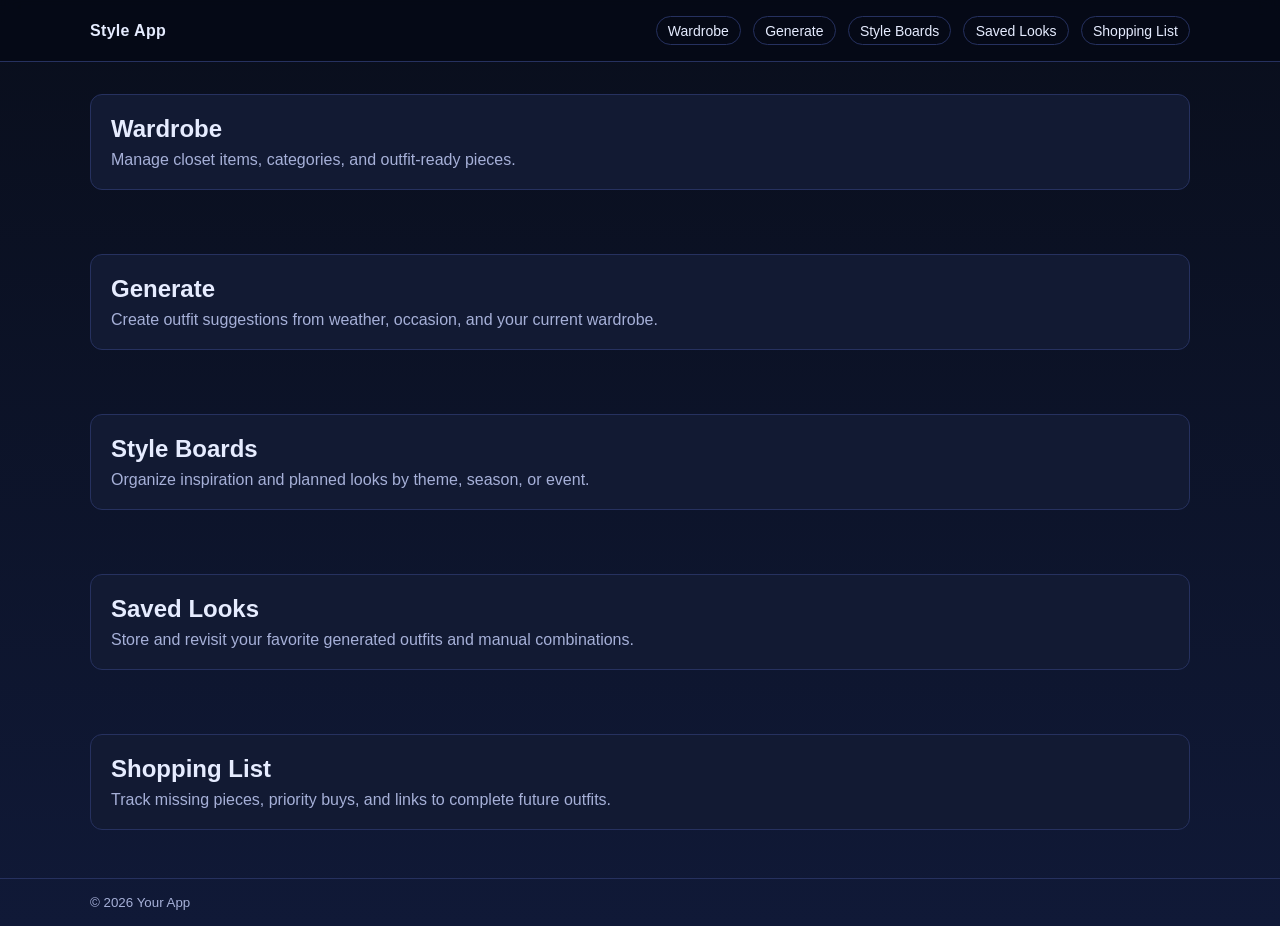
==== commit ba9eca4e: "Modularize app by Wardrobe/Generate/Boards/Looks/Shopping sections" ====
--- a/web-app/index.html
+++ b/web-app/index.html
@@ -1,1550 +1,16 @@
-<!DOCTYPE html>
+<!doctype html>
 <html lang="en">
-<head>
-  <meta charset="UTF-8">
-  <meta name="viewport" content="width=device-width, initial-scale=1.0">
-  <title>FORMA — Marco's Personal Stylist</title>
-  <link href="https://fonts.googleapis.com/css2?family=Cormorant+Garamond:ital,wght@0,300;0,400;0,500;0,600;1,300;1,400;1,500&family=DM+Sans:opsz,wght@9..40,300;9..40,400;9..40,500&family=Outfit:wght@300;400;500&display=swap" rel="stylesheet">
-  <style>
-    * { margin: 0; padding: 0; box-sizing: border-box; }
+  <head>
+    <meta charset="UTF-8" />
+    <meta name="viewport" content="width=device-width, initial-scale=1.0" />
+    <title>Modular Vercel App</title>
+    <meta name="description" content="A modular static app structure for GitHub + Vercel deployment." />
+    <link rel="stylesheet" href="/web-app/assets/styles/main.css" />
+  </head>
+  <body>
+    <a class="skip-link" href="#main-content">Skip to content</a>
+    <div id="app"></div>
 
-    :root {
-      --bg: #F5F1EA;
-      --bg-card: #FEFCF8;
-      --text-primary: #1A1A1A;
-      --text-secondary: #7A7169;
-      --accent: #C4A882;
-      --accent-dark: #A08860;
-      --border: #E2DAD0;
-      --nav-bg: #141414;
-    }
-
-    body { font-family: 'DM Sans', sans-serif; background: var(--bg); color: var(--text-primary); min-height: 100vh; }
-
-    /* ── NAV ── */
-    nav {
-      background: var(--nav-bg); position: sticky; top: 0; z-index: 100;
-      display: flex; align-items: center; justify-content: space-between;
-      padding: 0 40px; height: 62px;
-    }
-    .nav-brand { font-family: 'Outfit', sans-serif; font-size: 18px; font-weight: 300; color: #EEE8DF; letter-spacing: 6px; text-transform: uppercase; }
-    .nav-brand span { color: var(--accent); font-weight: 500; }
-    .nav-links { display: flex; gap: 4px; }
-    .nav-link {
-      font-size: 10px; font-weight: 500; letter-spacing: 1.5px; text-transform: uppercase;
-      color: #6B6B6B; cursor: pointer; padding: 8px 14px; border-radius: 2px;
-      transition: all 0.2s; border: none; background: none; font-family: 'DM Sans', sans-serif;
-    }
-    .nav-link:hover { color: #EEE8DF; }
-    .nav-link.active { color: #EEE8DF; background: rgba(255,255,255,0.07); }
-    .nav-right { display: flex; align-items: center; gap: 12px; }
-    .api-dot { width: 7px; height: 7px; border-radius: 50%; background: #CC6B5A; transition: background 0.3s; }
-    .api-dot.on { background: #5A9E6E; }
-
-    /* ── MAIN ── */
-    main { max-width: 1400px; margin: 0 auto; padding: 52px 40px; }
-    .view { display: none; }
-    .view.active { display: block; }
-
-    /* ── PAGE HEADER ── */
-    .page-header { margin-bottom: 52px; }
-    .eyebrow { font-size: 10px; font-weight: 500; letter-spacing: 3px; text-transform: uppercase; color: var(--accent); margin-bottom: 14px; }
-    .page-title { font-family: 'Cormorant Garamond', serif; font-size: 56px; font-weight: 300; line-height: 1.05; }
-    .page-title em { font-style: italic; color: var(--text-secondary); }
-    .page-sub { font-size: 13.5px; color: var(--text-secondary); margin-top: 14px; max-width: 560px; line-height: 1.65; }
-
-    /* ── FILTER BAR ── */
-    .filter-bar { display: flex; gap: 8px; flex-wrap: wrap; margin-bottom: 36px; }
-    .fchip {
-      padding: 6px 16px; border: 1px solid var(--border); border-radius: 20px;
-      font-size: 10.5px; letter-spacing: 1px; text-transform: uppercase;
-      cursor: pointer; transition: all 0.2s; background: none;
-      font-family: 'DM Sans', sans-serif; color: var(--text-secondary);
-    }
-    .fchip:hover, .fchip.active { background: var(--text-primary); color: white; border-color: var(--text-primary); }
-
-    /* ── WARDROBE GRID ── */
-    .wardrobe-grid { display: grid; grid-template-columns: repeat(auto-fill, minmax(240px, 1fr)); gap: 18px; }
-
-    .w-item {
-      background: var(--bg-card); border: 1px solid var(--border);
-      border-radius: 6px; transition: all 0.22s; position: relative;
-      overflow: hidden; display: flex; flex-direction: column;
-    }
-    .w-item:hover { border-color: var(--accent); transform: translateY(-2px); box-shadow: 0 10px 28px rgba(0,0,0,0.06); }
-    .w-item.anchored { border-color: var(--text-primary); box-shadow: 0 0 0 1px var(--text-primary); }
-
-    .w-photo-area {
-      width: 100%; aspect-ratio: 3/4; background: var(--bg);
-      overflow: hidden; position: relative; flex-shrink: 0; cursor: pointer;
-    }
-    .w-photo-area img { width: 100%; height: 100%; object-fit: cover; display: block; }
-    .w-photo-placeholder {
-      width: 100%; height: 100%; display: flex; flex-direction: column;
-      align-items: center; justify-content: center; gap: 12px;
-    }
-    .w-photo-swatch { width: 56px; height: 56px; border-radius: 50%; border: 1px solid rgba(0,0,0,0.1); }
-    .w-photo-hint { font-size: 10.5px; color: var(--text-secondary); letter-spacing: 0.3px; }
-
-    .anchor-pill {
-      position: absolute; top: 10px; left: 10px; z-index: 2;
-      background: var(--text-primary); color: white;
-      font-size: 8.5px; letter-spacing: 1px; text-transform: uppercase;
-      padding: 3px 9px; border-radius: 2px;
-    }
-    .w-edit-btn {
-      position: absolute; top: 8px; right: 8px; z-index: 3;
-      background: rgba(255,255,255,0.92); border: none; border-radius: 3px;
-      width: 30px; height: 30px; cursor: pointer; display: flex; align-items: center; justify-content: center;
-      opacity: 0; transition: opacity 0.18s; font-size: 14px; color: var(--text-primary);
-      backdrop-filter: blur(4px);
-    }
-    .w-item:hover .w-edit-btn { opacity: 1; }
-
-    .w-body { padding: 18px 20px 20px; flex: 1; cursor: pointer; }
-    .w-cat { font-size: 9px; font-weight: 500; letter-spacing: 2px; text-transform: uppercase; color: var(--accent); margin-bottom: 5px; }
-    .w-name { font-family: 'Cormorant Garamond', serif; font-size: 20px; font-weight: 500; margin-bottom: 3px; line-height: 1.2; }
-    .w-brand { font-size: 11.5px; color: var(--text-secondary); margin-bottom: 14px; }
-    .w-rating { display: flex; align-items: center; gap: 8px; margin-bottom: 12px; }
-    .rbadge { font-size: 12px; font-weight: 500; padding: 3px 10px; border-radius: 20px; }
-    .rh { background: #EBF3EE; color: #3E7A53; }
-    .rm { background: #F8F1E6; color: #9E7E50; }
-    .rl { background: #FBEEEB; color: #C4624A; }
-    .rlabel { font-size: 11px; color: var(--text-secondary); }
-    .w-note { font-size: 12px; color: var(--text-secondary); line-height: 1.55; padding-top: 12px; border-top: 1px solid var(--border); }
-
-    /* Add piece card */
-    .w-add-card {
-      border: 2px dashed var(--border); border-radius: 6px;
-      cursor: pointer; transition: all 0.2s; display: flex;
-      flex-direction: column; align-items: center; justify-content: center;
-      gap: 10px; min-height: 200px; color: var(--text-secondary);
-      background: transparent;
-    }
-    .w-add-card:hover { border-color: var(--accent); color: var(--accent); background: rgba(196,168,130,0.04); }
-    .w-add-icon { font-size: 28px; line-height: 1; }
-    .w-add-label { font-size: 11px; letter-spacing: 1.5px; text-transform: uppercase; font-weight: 500; }
-
-    /* ── GENERATE ── */
-    .gen-layout { display: grid; grid-template-columns: 310px 1fr; gap: 36px; }
-    .gen-controls { display: flex; flex-direction: column; gap: 20px; }
-    .clabel { font-size: 10px; font-weight: 500; letter-spacing: 2px; text-transform: uppercase; color: var(--text-secondary); margin-bottom: 7px; display: block; }
-    .cselect, .cinput {
-      background: var(--bg-card); border: 1px solid var(--border); border-radius: 3px;
-      padding: 10px 13px; font-family: 'DM Sans', sans-serif; font-size: 13px;
-      color: var(--text-primary); outline: none; transition: border-color 0.2s; width: 100%; appearance: none;
-    }
-    .cselect:focus, .cinput:focus { border-color: var(--accent); }
-    .ctextarea {
-      background: var(--bg-card); border: 1px solid var(--border); border-radius: 3px;
-      padding: 10px 13px; font-family: 'DM Sans', sans-serif; font-size: 13px;
-      color: var(--text-primary); outline: none; transition: border-color 0.2s; width: 100%;
-      resize: vertical; min-height: 76px;
-    }
-    .ctextarea:focus { border-color: var(--accent); }
-    .profile-box { background: #EDE8DF; border: 1px solid var(--border); border-radius: 3px; padding: 16px; }
-    .profile-detail { font-size: 12.5px; color: var(--text-secondary); line-height: 1.85; }
-    .profile-detail strong { color: var(--text-primary); font-weight: 500; }
-    .anchor-box { background: #EDE8DF; border: 1px solid var(--border); border-radius: 3px; padding: 13px 16px; display: flex; align-items: center; justify-content: space-between; }
-    .anchor-box-name { font-family: 'Cormorant Garamond', serif; font-size: 17px; font-weight: 500; }
-    .anchor-box-sub { font-size: 11px; color: var(--text-secondary); }
-    .btn-x { background: none; border: none; cursor: pointer; color: var(--text-secondary); font-size: 20px; line-height: 1; padding: 0 4px; }
-    .btn-x:hover { color: #CC6B5A; }
-
-    /* ── BUTTONS ── */
-    .btn-primary {
-      background: var(--text-primary); color: white; border: none;
-      padding: 13px 26px; font-family: 'DM Sans', sans-serif;
-      font-size: 10.5px; font-weight: 500; letter-spacing: 2px; text-transform: uppercase;
-      cursor: pointer; border-radius: 3px; transition: background 0.2s; width: 100%;
-    }
-    .btn-primary:hover { background: #2E2E2E; }
-    .btn-primary:disabled { background: #9A9A9A; cursor: not-allowed; }
-    .btn-secondary {
-      background: none; color: var(--text-primary); border: 1px solid var(--border);
-      padding: 10px 20px; font-family: 'DM Sans', sans-serif;
-      font-size: 10.5px; font-weight: 500; letter-spacing: 1.5px; text-transform: uppercase;
-      cursor: pointer; border-radius: 3px; transition: all 0.2s;
-    }
-    .btn-secondary:hover { border-color: var(--text-primary); }
-    .btn-accent {
-      background: var(--accent); color: white; border: none;
-      padding: 10px 20px; font-family: 'DM Sans', sans-serif;
-      font-size: 10.5px; font-weight: 500; letter-spacing: 1.5px; text-transform: uppercase;
-      cursor: pointer; border-radius: 3px; transition: background 0.2s;
-    }
-    .btn-accent:hover { background: var(--accent-dark); }
-    .btn-danger { color: #CC6B5A; border-color: #EAC4BB; }
-    .btn-danger:hover { border-color: #CC6B5A; background: #FBEEE9; }
-    .btn-ghost-red {
-      background: none; border: none; cursor: pointer; font-size: 11px;
-      letter-spacing: 1px; text-transform: uppercase; font-family: 'DM Sans', sans-serif;
-      color: #CC6B5A; padding: 0; margin-right: auto;
-    }
-    .btn-ghost-red:hover { text-decoration: underline; }
-
-    /* ── OUTFIT CARDS ── */
-    .outfit-card { background: var(--bg-card); border: 1px solid var(--border); border-radius: 4px; overflow: hidden; }
-    .outfit-card + .outfit-card { margin-top: 24px; }
-    .outfit-card-head { padding: 28px 32px 0; display: flex; align-items: flex-start; justify-content: space-between; gap: 24px; }
-    .outfit-meta { flex: 1; }
-    .outfit-occ { font-size: 10px; font-weight: 500; letter-spacing: 2.5px; text-transform: uppercase; color: var(--accent); margin-bottom: 8px; }
-    .outfit-hl { font-family: 'Cormorant Garamond', serif; font-size: 32px; font-weight: 500; line-height: 1.15; }
-    .outfit-rating-big { font-family: 'Cormorant Garamond', serif; font-size: 60px; font-weight: 300; line-height: 1; min-width: 90px; text-align: right; }
-    .outfit-rating-big .denom { font-size: 24px; color: var(--text-secondary); }
-    .outfit-card-body { padding: 22px 32px 32px; display: grid; grid-template-columns: 1fr 1fr; gap: 28px; }
-    .osec-title { font-size: 9px; font-weight: 500; letter-spacing: 2.5px; text-transform: uppercase; color: var(--text-secondary); margin-bottom: 12px; }
-    .o-items { list-style: none; display: flex; flex-direction: column; gap: 7px; }
-    .o-items li { font-size: 13.5px; display: flex; align-items: flex-start; gap: 9px; }
-    .o-items li::before { content: ''; width: 4px; height: 4px; background: var(--accent); border-radius: 50%; flex-shrink: 0; margin-top: 7px; }
-    .o-styling { font-size: 13px; line-height: 1.65; color: var(--text-secondary); font-style: italic; }
-    .o-upgrades { list-style: none; display: flex; flex-direction: column; gap: 14px; }
-    .o-upgrade-item .oun { font-size: 13.5px; font-weight: 500; margin-bottom: 2px; }
-    .o-upgrade-item .oud { font-size: 12px; color: var(--text-secondary); }
-    .o-upgrade-item .ouw { font-size: 12px; color: var(--text-secondary); font-style: italic; margin-top: 2px; }
-    .outfit-card-foot { padding: 16px 32px; border-top: 1px solid var(--border); display: flex; gap: 10px; align-items: center; }
-
-    /* ── LOADING / EMPTY ── */
-    .loading { display: flex; flex-direction: column; align-items: center; justify-content: center; padding: 80px 20px; gap: 22px; }
-    .spinner { width: 30px; height: 30px; border: 2px solid var(--border); border-top-color: var(--accent); border-radius: 50%; animation: spin 0.75s linear infinite; }
-    @keyframes spin { to { transform: rotate(360deg); } }
-    .loading-txt { font-family: 'Cormorant Garamond', serif; font-size: 19px; font-weight: 300; color: var(--text-secondary); font-style: italic; }
-    .empty { display: flex; flex-direction: column; align-items: center; justify-content: center; padding: 80px 20px; gap: 16px; text-align: center; }
-    .empty-ico { font-size: 40px; opacity: 0.25; }
-    .empty-t { font-family: 'Cormorant Garamond', serif; font-size: 26px; font-weight: 300; color: var(--text-secondary); }
-    .empty-s { font-size: 13px; color: var(--text-secondary); max-width: 300px; line-height: 1.55; }
-
-    /* ── MODAL ── */
-    .overlay {
-      position: fixed; inset: 0; background: rgba(20,20,20,0.65); z-index: 200;
-      display: flex; align-items: flex-start; justify-content: center;
-      opacity: 0; pointer-events: none; transition: opacity 0.25s;
-      overflow-y: auto; padding: 40px 20px;
-    }
-    .overlay.open { opacity: 1; pointer-events: all; }
-    .modal {
-      background: var(--bg-card); border-radius: 6px; padding: 42px; max-width: 500px; width: 100%;
-      transform: translateY(14px); transition: transform 0.25s; margin: auto;
-    }
-    .overlay.open .modal { transform: translateY(0); }
-    .modal-title { font-family: 'Cormorant Garamond', serif; font-size: 30px; font-weight: 400; margin-bottom: 8px; }
-    .modal-sub { font-size: 13px; color: var(--text-secondary); margin-bottom: 28px; line-height: 1.55; }
-    .modal-foot { display: flex; gap: 10px; justify-content: flex-end; margin-top: 28px; align-items: center; }
-    .modal-foot .btn-primary { width: auto; }
-    .cgroup { margin-bottom: 18px; }
-
-    /* Category chips in modal */
-    .cat-chips { display: flex; flex-wrap: wrap; gap: 8px; margin-top: 8px; }
-    .cchip {
-      padding: 7px 15px; border: 1px solid var(--border); border-radius: 20px;
-      font-size: 12px; cursor: pointer; transition: all 0.2s; background: none;
-      font-family: 'DM Sans', sans-serif; color: var(--text-primary);
-    }
-    .cchip:hover, .cchip.sel { background: var(--text-primary); color: white; border-color: var(--text-primary); }
-
-    /* Photo upload in piece modal */
-    .photo-drop-zone {
-      border: 2px dashed var(--border); border-radius: 4px;
-      text-align: center; cursor: pointer; transition: border-color 0.2s;
-      position: relative; overflow: hidden; min-height: 120px;
-      display: flex; flex-direction: column; align-items: center; justify-content: center; gap: 6px;
-    }
-    .photo-drop-zone:hover { border-color: var(--accent); }
-    .photo-drop-zone.previewing { border-style: solid; border-color: var(--border); min-height: 0; }
-    .photo-drop-zone input[type=file] { position: absolute; inset: 0; opacity: 0; cursor: pointer; width: 100%; height: 100%; }
-    .photo-drop-title { font-size: 13px; font-weight: 500; }
-    .photo-drop-hint { font-size: 11.5px; color: var(--text-secondary); }
-    .photo-preview-img { width: 100%; max-height: 200px; object-fit: cover; display: block; }
-    .photo-swap-bar { padding: 8px 12px; background: rgba(20,20,20,0.04); display: flex; align-items: center; justify-content: space-between; }
-    .photo-swap-name { font-size: 11.5px; color: var(--text-secondary); overflow: hidden; text-overflow: ellipsis; white-space: nowrap; max-width: 200px; }
-    .photo-swap-btn { font-size: 10px; letter-spacing: 1px; text-transform: uppercase; color: var(--accent); cursor: pointer; background: none; border: none; font-family: 'DM Sans', sans-serif; flex-shrink: 0; }
-
-    /* Filename fallback row */
-    .filename-row { display: flex; align-items: center; gap: 8px; margin-top: 8px; }
-    .filename-row span { font-size: 11px; color: var(--text-secondary); flex-shrink: 0; }
-
-    /* Rating slider */
-    .rating-row { display: flex; align-items: center; gap: 14px; }
-    .rating-slider { flex: 1; accent-color: var(--accent); cursor: pointer; height: 4px; }
-    .rating-num { font-family: 'Cormorant Garamond', serif; font-size: 26px; font-weight: 300; min-width: 42px; text-align: right; }
-
-    /* Color row */
-    .color-row { display: flex; gap: 10px; align-items: center; }
-    .color-picker-wrap { position: relative; width: 40px; height: 40px; border-radius: 50%; overflow: hidden; border: 1px solid var(--border); flex-shrink: 0; }
-    .color-picker-wrap input[type=color] { position: absolute; inset: -6px; width: calc(100% + 12px); height: calc(100% + 12px); cursor: pointer; border: none; padding: 0; }
-
-    /* ── BOARDS ── */
-    .boards-header { display: flex; justify-content: space-between; align-items: flex-end; margin-bottom: 52px; }
-    .boards-grid { display: grid; grid-template-columns: repeat(auto-fill, minmax(300px, 1fr)); gap: 20px; }
-    .board-card { background: var(--bg-card); border: 1px solid var(--border); border-radius: 4px; overflow: hidden; }
-    .board-head { padding: 22px 24px; background: var(--nav-bg); color: white; }
-    .board-name-el { font-family: 'Cormorant Garamond', serif; font-size: 24px; font-weight: 400; margin-bottom: 4px; }
-    .board-kw-head { font-size: 11px; color: rgba(255,255,255,0.5); letter-spacing: 1px; }
-    .board-mosaic { display: grid; grid-template-columns: repeat(3, 1fr); gap: 2px; background: var(--border); }
-    .b-cell { aspect-ratio: 1; background: var(--bg); overflow: hidden; }
-    .b-cell img { width: 100%; height: 100%; object-fit: cover; }
-    .b-cell-ph { width: 100%; height: 100%; display: flex; align-items: center; justify-content: center; font-size: 20px; color: var(--border); }
-    .board-foot { padding: 14px 20px; display: flex; justify-content: space-between; align-items: center; }
-    .kw-pills { display: flex; flex-wrap: wrap; gap: 4px; }
-    .kpill { font-size: 10px; padding: 2px 9px; background: var(--bg); border-radius: 10px; color: var(--text-secondary); }
-    .btn-rm { background: none; border: none; color: var(--text-secondary); font-size: 11px; cursor: pointer; letter-spacing: 1px; text-transform: uppercase; font-family: 'DM Sans', sans-serif; }
-    .btn-rm:hover { color: #CC6B5A; }
-
-    /* ── SAVED LOOKS ── */
-    .saved-grid { display: grid; grid-template-columns: repeat(auto-fill, minmax(320px, 1fr)); gap: 20px; }
-    .saved-card { background: var(--bg-card); border: 1px solid var(--border); border-radius: 4px; padding: 26px; }
-    .saved-card-head { display: flex; justify-content: space-between; align-items: flex-start; margin-bottom: 16px; }
-    .saved-cat { font-size: 9px; font-weight: 500; letter-spacing: 2px; text-transform: uppercase; color: var(--accent); margin-bottom: 5px; }
-    .saved-hl { font-family: 'Cormorant Garamond', serif; font-size: 24px; font-weight: 500; }
-    .saved-rating { font-family: 'Cormorant Garamond', serif; font-size: 30px; color: var(--text-secondary); }
-    .saved-items { font-size: 12.5px; color: var(--text-secondary); line-height: 1.9; margin-bottom: 14px; }
-    .saved-note { font-size: 12px; font-style: italic; color: var(--text-secondary); line-height: 1.55; padding-top: 14px; border-top: 1px solid var(--border); }
-    .saved-foot { display: flex; justify-content: space-between; align-items: center; margin-top: 14px; padding-top: 14px; border-top: 1px solid var(--border); }
-    .saved-date { font-size: 11px; color: var(--text-secondary); }
-
-    /* ── WARDROBE GAP SUGGESTIONS ── */
-    .gap-section { margin-top: 64px; padding-top: 48px; border-top: 1px solid var(--border); }
-    .gap-header { display: flex; justify-content: space-between; align-items: flex-end; margin-bottom: 32px; }
-    .gap-results { display: grid; grid-template-columns: repeat(auto-fill, minmax(280px, 1fr)); gap: 16px; margin-top: 28px; }
-    .gap-card { background: var(--bg-card); border: 1px solid var(--border); border-radius: 4px; padding: 22px; display: flex; flex-direction: column; gap: 10px; transition: border-color 0.2s; }
-    .gap-card:hover { border-color: var(--accent); }
-    .gap-card-cat { font-size: 9px; font-weight: 500; letter-spacing: 2px; text-transform: uppercase; color: var(--accent); }
-    .gap-card-name { font-family: 'Cormorant Garamond', serif; font-size: 22px; font-weight: 500; line-height: 1.2; }
-    .gap-card-store { font-size: 12px; color: var(--text-secondary); }
-    .gap-card-why { font-size: 12px; color: var(--text-secondary); font-style: italic; line-height: 1.6; flex: 1; }
-    .gap-card-foot { display: flex; justify-content: space-between; align-items: center; padding-top: 10px; border-top: 1px solid var(--border); }
-    .gap-card-price { font-size: 13px; font-weight: 500; }
-    .gap-add-btn { font-size: 10px; font-weight: 500; letter-spacing: 1px; text-transform: uppercase; background: var(--text-primary); color: white; border: none; border-radius: 2px; padding: 6px 13px; cursor: pointer; font-family: 'DM Sans', sans-serif; transition: background 0.18s; }
-    .gap-add-btn:hover { background: var(--accent-dark); }
-    .gap-add-btn.added { background: #5A9E6E; pointer-events: none; }
-
-    /* ── SAVED LOOKS PHOTO STRIP ── */
-    .saved-photos { display: flex; gap: 10px; margin-bottom: 18px; overflow-x: auto; padding-bottom: 4px; -webkit-overflow-scrolling: touch; scrollbar-width: none; }
-    .saved-photos::-webkit-scrollbar { display: none; }
-    .saved-photo-thumb { flex-shrink: 0; width: 76px; text-align: center; }
-    .saved-photo-thumb img { width: 76px; height: 102px; object-fit: cover; border-radius: 3px; display: block; border: 1px solid var(--border); }
-    .saved-photo-swatch { width: 76px; height: 102px; border-radius: 3px; border: 1px solid var(--border); display: flex; flex-direction: column; align-items: center; justify-content: center; gap: 6px; }
-    .saved-photo-swatch-dot { width: 28px; height: 28px; border-radius: 50%; border: 1px solid rgba(0,0,0,0.12); }
-    .saved-photo-label { font-size: 9px; color: var(--text-secondary); margin-top: 5px; letter-spacing: 0.3px; line-height: 1.3; overflow: hidden; display: -webkit-box; -webkit-line-clamp: 2; -webkit-box-orient: vertical; }
-
-    /* ── SHOPPING ── */
-    .shop-header { display: flex; justify-content: space-between; align-items: flex-end; margin-bottom: 52px; }
-    .shop-section { margin-bottom: 40px; }
-    .shop-sec-title { font-family: 'Cormorant Garamond', serif; font-size: 22px; font-weight: 400; padding-bottom: 12px; border-bottom: 1px solid var(--border); margin-bottom: 16px; }
-    .shop-item { background: var(--bg-card); border: 1px solid var(--border); border-radius: 3px; padding: 18px 22px; display: flex; align-items: flex-start; justify-content: space-between; gap: 20px; }
-    .shop-item + .shop-item { margin-top: 10px; }
-    .shop-iname { font-family: 'Cormorant Garamond', serif; font-size: 20px; font-weight: 500; margin-bottom: 3px; cursor: pointer; display: inline-flex; align-items: center; gap: 7px; }
-    .shop-iname:hover { color: var(--accent-dark); }
-    .shop-iname::after { content: '↗'; font-size: 12px; opacity: 0; transition: opacity 0.15s; font-family: 'DM Sans', sans-serif; font-weight: 400; }
-    .shop-iname:hover::after { opacity: 0.5; }
-    .shop-istore { font-size: 12px; color: var(--text-secondary); }
-    .shop-iwhy { font-size: 12px; color: var(--text-secondary); font-style: italic; margin-top: 3px; }
-    .shop-price { font-size: 14px; font-weight: 500; white-space: nowrap; }
-    .shop-rm { background: none; border: none; color: var(--text-secondary); cursor: pointer; font-size: 15px; padding: 2px 5px; }
-    .shop-rm:hover { color: #CC6B5A; }
-
-    /* ── TOAST ── */
-    .toast { position: fixed; bottom: 30px; right: 30px; background: var(--text-primary); color: white; padding: 13px 22px; border-radius: 4px; font-size: 13px; z-index: 400; transform: translateY(70px); opacity: 0; transition: all 0.3s; pointer-events: none; }
-    .toast.on { transform: translateY(0); opacity: 1; }
-
-    ::-webkit-scrollbar { width: 5px; }
-    ::-webkit-scrollbar-track { background: var(--bg); }
-    ::-webkit-scrollbar-thumb { background: var(--border); border-radius: 3px; }
-
-    @media (max-width: 960px) {
-      nav { padding: 0 20px; }
-      main { padding: 36px 20px; }
-      .gen-layout { grid-template-columns: 1fr; }
-      .outfit-card-body { grid-template-columns: 1fr; }
-      .page-title { font-size: 40px; }
-      .nav-links { gap: 0; }
-      .nav-link { padding: 8px 10px; font-size: 9.5px; }
-    }
-  </style>
-</head>
-<body>
-
-<nav>
-  <div class="nav-brand">FOR<span>MA</span></div>
-  <div class="nav-links">
-    <button class="nav-link active" data-view="wardrobe" onclick="nav(this)">Wardrobe</button>
-    <button class="nav-link" data-view="generate" onclick="nav(this)">Generate</button>
-    <button class="nav-link" data-view="boards" onclick="nav(this)">Style Boards</button>
-    <button class="nav-link" data-view="saved" onclick="nav(this)">Saved Looks</button>
-    <button class="nav-link" data-view="shopping" onclick="nav(this)">Shopping List</button>
-  </div>
-  <div class="nav-right">
-    <div class="api-dot" id="apiDot"></div>
-    <button class="btn-secondary" style="padding:6px 13px;font-size:10px;" onclick="openModal('apiModal')">API Key</button>
-  </div>
-</nav>
-
-<main>
-
-  <!-- ════ WARDROBE ════ -->
-  <div id="view-wardrobe" class="view active">
-    <div class="page-header">
-      <div class="eyebrow">Your Collection</div>
-      <h1 class="page-title">The Wardrobe<br><em>Every piece, rated</em></h1>
-      <p class="page-sub">
-        Click any item to anchor an outfit around it, then head to Generate.
-        Hover a card and click <strong>✎</strong> to edit or add a photo.
-        Photos live in the <code style="font-size:11.5px;background:rgba(0,0,0,0.06);padding:1px 6px;border-radius:2px;">wardrobe-photos/</code> folder
-        next to this file — just drop an image there and enter its filename when editing.
-      </p>
-    </div>
-    <div class="filter-bar" id="wFilterBar">
-      <button class="fchip active" onclick="filterW('all',this)">All Pieces</button>
-      <button class="fchip" onclick="filterW('Tops',this)">Tops</button>
-      <button class="fchip" onclick="filterW('Bottoms',this)">Bottoms</button>
-      <button class="fchip" onclick="filterW('Statement',this)">Statement</button>
-      <button class="fchip" onclick="filterW('Outerwear',this)">Outerwear</button>
-      <button class="fchip" onclick="filterW('Footwear',this)">Footwear</button>
-      <button class="fchip" onclick="filterW('Accessories',this)">Accessories</button>
-    </div>
-    <div class="wardrobe-grid" id="wardrobeGrid"></div>
-  </div>
-
-  <!-- ════ GENERATE ════ -->
-  <div id="view-generate" class="view">
-    <div class="page-header">
-      <div class="eyebrow">AI Stylist</div>
-      <h1 class="page-title">Generate <em>Looks</em></h1>
-    </div>
-    <div class="gen-layout">
-      <div class="gen-controls">
-        <div class="profile-box">
-          <span class="clabel">Your Profile</span>
-          <div class="profile-detail">
-            <strong>Marco, 34</strong> — Toronto<br>
-            Slim athletic · 5'8" · 138 lbs<br>
-            Light olive skin · Dark curly hair<br>
-            Italian-Canadian runner
-          </div>
-        </div>
-        <div id="anchorBlock" style="display:none;">
-          <span class="clabel">Anchor Piece</span>
-          <div class="anchor-box">
-            <div>
-              <div class="anchor-box-name" id="anchorName"></div>
-              <div class="anchor-box-sub">Will appear in every outfit</div>
-            </div>
-            <button class="btn-x" onclick="clearAnchor()">×</button>
-          </div>
-        </div>
-        <div class="cgroup">
-          <label class="clabel">Occasion</label>
-          <select class="cselect" id="selOccasion">
-            <option value="casual day out">Casual Day Out</option>
-            <option value="weekend brunch">Weekend Brunch</option>
-            <option value="date night">Date Night</option>
-            <option value="creative/studio office">Creative Office</option>
-            <option value="evening out in the city">Evening Out</option>
-            <option value="running errands around toronto">Running Errands</option>
-            <option value="art gallery or opening">Art Gallery Opening</option>
-            <option value="travel day">Travel Day</option>
-          </select>
-        </div>
-        <div class="cgroup">
-          <label class="clabel">Vibe</label>
-          <select class="cselect" id="selVibe">
-            <option value="editorial minimal">Editorial Minimal</option>
-            <option value="Italian casual cool">Italian Casual</option>
-            <option value="sports luxe">Sports Luxe</option>
-            <option value="understated cool">Understated Cool</option>
-            <option value="vintage-modern">Vintage Modern</option>
-            <option value="clean contemporary">Clean Contemporary</option>
-          </select>
-        </div>
-        <div class="cgroup">
-          <label class="clabel">Season</label>
-          <select class="cselect" id="selWeather">
-            <option value="Toronto spring, 10–18°C">Spring (10–18°C)</option>
-            <option value="Toronto summer, 24–30°C">Summer (24–30°C)</option>
-            <option value="Toronto fall, 5–15°C">Fall (5–15°C)</option>
-            <option value="Toronto winter, -5–5°C, layering required">Winter (layering)</option>
-          </select>
-        </div>
-        <div class="cgroup">
-          <label class="clabel">Reference Style Boards</label>
-          <div id="boardChecks" style="display:flex;flex-direction:column;gap:9px;"></div>
-        </div>
-        <div class="cgroup">
-          <label class="clabel">Notes for Your Stylist</label>
-          <textarea class="ctextarea" id="stylistNotes" placeholder="Specific pieces, colours, mood..."></textarea>
-        </div>
-        <button class="btn-primary" id="genBtn" onclick="generate()">Generate Looks</button>
-      </div>
-      <div id="genResults">
-        <div class="empty">
-          <div class="empty-ico">✦</div>
-          <div class="empty-t">Your looks await</div>
-          <div class="empty-s">Set your preferences and click Generate for three styled outfits from your wardrobe.</div>
-        </div>
-      </div>
-    </div>
-  </div>
-
-  <!-- ════ STYLE BOARDS ════ -->
-  <div id="view-boards" class="view">
-    <div class="boards-header">
-      <div>
-        <div class="eyebrow">Inspiration</div>
-        <h1 class="page-title">Style <em>Boards</em></h1>
-        <p class="page-sub">Paste Pinterest image URLs and aesthetic keywords. The AI references these when styling your outfits.</p>
-      </div>
-      <button class="btn-primary" style="width:auto;padding:13px 26px;" onclick="openBoardModal()">+ New Board</button>
-    </div>
-    <div class="boards-grid" id="boardsGrid"></div>
-    <div class="empty" id="boardsEmpty">
-      <div class="empty-ico">◫</div>
-      <div class="empty-t">No boards yet</div>
-      <div class="empty-s">Create a board to give the AI stylist a visual and aesthetic reference.</div>
-    </div>
-
-    <!-- Wardrobe Gap Suggestions -->
-    <div class="gap-section">
-      <div class="gap-header">
-        <div>
-          <div class="eyebrow">Wardrobe Intelligence</div>
-          <h2 class="page-title" style="font-size:38px;">Fill the <em>Gaps</em></h2>
-          <p class="page-sub">AI analyses your current wardrobe and style boards to suggest pieces you don't own yet — sent straight to your Shopping List.</p>
-        </div>
-        <button class="btn-primary" style="width:auto;padding:13px 26px;white-space:nowrap;" id="gapBtn" onclick="suggestGapPieces()">✦ Suggest Pieces</button>
-      </div>
-      <div id="gapResults"></div>
-    </div>
-  </div>
-
-  <!-- ════ SAVED LOOKS ════ -->
-  <div id="view-saved" class="view">
-    <div class="page-header">
-      <div class="eyebrow">Your Favourites</div>
-      <h1 class="page-title">Saved <em>Looks</em></h1>
-    </div>
-    <div class="filter-bar" id="savedFilters"></div>
-    <div class="saved-grid" id="savedGrid"></div>
-    <div class="empty" id="savedEmpty">
-      <div class="empty-ico">♡</div>
-      <div class="empty-t">Nothing saved yet</div>
-      <div class="empty-s">Generate outfits and save the ones you love.</div>
-    </div>
-  </div>
-
-  <!-- ════ SHOPPING LIST ════ -->
-  <div id="view-shopping" class="view">
-    <div class="shop-header">
-      <div>
-        <div class="eyebrow">Upgrade Path</div>
-        <h1 class="page-title">Shopping <em>List</em></h1>
-        <p class="page-sub">Upgrade suggestions collected from outfit generations.</p>
-      </div>
-      <div style="display:flex;gap:12px;">
-        <button class="btn-secondary" onclick="exportList()">Export .txt</button>
-        <button class="btn-secondary btn-danger" onclick="clearList()">Clear All</button>
-      </div>
-    </div>
-    <div id="shopContent"></div>
-  </div>
-</main>
-
-<!-- ══════════════ MODALS ══════════════ -->
-
-<!-- API Key -->
-<div class="overlay" id="apiModal" onclick="overlayClose(event,'apiModal')">
-  <div class="modal">
-    <div class="modal-title">Claude API Key</div>
-    <div class="modal-sub">Stored only in your browser's local storage and sent directly to Anthropic's API — nowhere else.</div>
-    <div class="cgroup">
-      <label class="clabel">API Key</label>
-      <input type="password" class="cinput" id="apiKeyInput" placeholder="sk-ant-api03-...">
-    </div>
-    <div class="modal-foot">
-      <button class="btn-secondary" onclick="closeModal('apiModal')">Cancel</button>
-      <button class="btn-primary" onclick="saveApiKey()">Save Key</button>
-    </div>
-  </div>
-</div>
-
-<!-- Add / Edit Piece -->
-<div class="overlay" id="pieceModal" onclick="overlayClose(event,'pieceModal')">
-  <div class="modal" style="max-width:520px;">
-    <div class="modal-title" id="pModalTitle">Add Piece</div>
-    <div class="modal-sub" id="pModalSub">Add a new item to your wardrobe.</div>
-
-    <div class="cgroup">
-      <label class="clabel">Photo</label>
-      <div class="photo-drop-zone" id="photoZone">
-        <input type="file" id="photoInput" accept="image/*" onchange="handlePhotoUpload(this)">
-        <div id="photoZonePlaceholder">
-          <div class="photo-drop-title">Click to browse a photo</div>
-          <div class="photo-drop-hint">JPEG · PNG · WEBP · Stored in your browser</div>
-        </div>
-      </div>
-      <div class="filename-row">
-        <span>Or filename from wardrobe-photos/</span>
-        <input type="text" class="cinput" id="pImageFile" placeholder="e.g. grey-trousers.jpg" style="flex:1;padding:7px 10px;" oninput="previewFilename(this.value)">
-      </div>
-    </div>
-
-    <div class="cgroup">
-      <label class="clabel">Name</label>
-      <input type="text" class="cinput" id="pName" placeholder="e.g. Wide Pleated Trousers">
-    </div>
-
-    <div style="display:grid;grid-template-columns:1fr 1fr;gap:14px;margin-bottom:18px;">
-      <div>
-        <label class="clabel">Category</label>
-        <select class="cselect" id="pCategory">
-          <option>Tops</option><option>Bottoms</option><option>Outerwear</option>
-          <option>Footwear</option><option>Statement</option><option>Accessories</option>
-        </select>
-      </div>
-      <div>
-        <label class="clabel">Brand</label>
-        <input type="text" class="cinput" id="pBrand" placeholder="e.g. Uniqlo">
-      </div>
-    </div>
-
-    <div class="cgroup">
-      <label class="clabel">Colour</label>
-      <div class="color-row">
-        <div class="color-picker-wrap" id="colorPickerWrap" style="background:#C4A882;">
-          <input type="color" id="pColor" value="#C4A882" oninput="document.getElementById('colorPickerWrap').style.background=this.value">
-        </div>
-        <input type="text" class="cinput" id="pColorName" placeholder="Colour name, e.g. Light Grey" style="flex:1;">
-      </div>
-    </div>
-
-    <div class="cgroup">
-      <label class="clabel">Stylist Rating — <span id="ratingDisplay">8</span>/10</label>
-      <div class="rating-row">
-        <input type="range" class="rating-slider" id="pRating" min="1" max="10" step="0.5" value="8"
-               oninput="document.getElementById('ratingDisplay').textContent=this.value">
-        <div class="rating-num" id="ratingNum">8</div>
-      </div>
-    </div>
-
-    <div class="cgroup">
-      <label class="clabel">Stylist Note</label>
-      <textarea class="ctextarea" id="pNote" placeholder="Why this piece works, how to style it..." style="min-height:88px;"></textarea>
-    </div>
-
-    <input type="hidden" id="pEditId">
-    <div class="modal-foot">
-      <button class="btn-ghost-red" id="pDeleteBtn" onclick="deletePiece()" style="display:none;">Remove piece</button>
-      <button class="btn-secondary" onclick="closeModal('pieceModal')">Cancel</button>
-      <button class="btn-primary" onclick="savePiece()">Save Piece</button>
-    </div>
-  </div>
-</div>
-
-<!-- Save Look -->
-<div class="overlay" id="saveModal" onclick="overlayClose(event,'saveModal')">
-  <div class="modal">
-    <div class="modal-title">Save This Look</div>
-    <div class="modal-sub">Choose a category to file it under.</div>
-    <div class="cgroup">
-      <label class="clabel">Category</label>
-      <div class="cat-chips">
-        <button class="cchip" onclick="pickCat(this)">Casual</button>
-        <button class="cchip" onclick="pickCat(this)">Elevated Casual</button>
-        <button class="cchip" onclick="pickCat(this)">Date Night</button>
-        <button class="cchip" onclick="pickCat(this)">Smart Casual</button>
-        <button class="cchip" onclick="pickCat(this)">Weekend</button>
-        <button class="cchip" onclick="pickCat(this)">Evening Out</button>
-        <button class="cchip" onclick="pickCat(this)">Statement</button>
-        <button class="cchip" onclick="pickCat(this)">Work</button>
-      </div>
-    </div>
-    <input type="hidden" id="pendingId">
-    <div class="modal-foot">
-      <button class="btn-secondary" onclick="closeModal('saveModal')">Cancel</button>
-      <button class="btn-primary" onclick="confirmSave()">Save Look</button>
-    </div>
-  </div>
-</div>
-
-<!-- New Board -->
-<div class="overlay" id="boardModal" onclick="overlayClose(event,'boardModal')">
-  <div class="modal" style="max-width:540px;">
-    <div class="modal-title">New Style Board</div>
-    <div class="modal-sub">Name it, describe the aesthetic, and paste image URLs from Pinterest — one per line.</div>
-    <div class="cgroup">
-      <label class="clabel">Board Name</label>
-      <input type="text" class="cinput" id="bName" placeholder="e.g. Italian Summer, Off-Duty Cool">
-    </div>
-    <div class="cgroup">
-      <label class="clabel">Aesthetic Keywords</label>
-      <input type="text" class="cinput" id="bKeywords" placeholder="e.g. minimal, linen, quiet luxury, sprezzatura">
-    </div>
-    <div class="cgroup">
-      <label class="clabel">Style Description (the AI reads this)</label>
-      <textarea class="ctextarea" id="bDesc" placeholder="Describe the vibe in 1–2 sentences."></textarea>
-    </div>
-    <div class="cgroup">
-      <label class="clabel">Images — URLs or filenames, one per line</label>
-      <textarea class="ctextarea" id="bImages" placeholder="https://i.pinimg.com/originals/...&#10;italian-summer-1.jpg&#10;https://another-url.com/photo.jpg&#10;local-inspo.png" style="min-height:100px;"></textarea>
-      <div style="margin-top:7px;font-size:11.5px;color:var(--text-secondary);line-height:1.5;">
-        Paste Pinterest/web URLs, <em>or</em> drop images into the <code style="font-size:11px;background:rgba(0,0,0,0.06);padding:1px 5px;border-radius:2px;">style-boards/</code> folder and enter just the filename. Both work together.
-      </div>
-    </div>
-    <div class="modal-foot">
-      <button class="btn-secondary" onclick="closeModal('boardModal')">Cancel</button>
-      <button class="btn-primary" onclick="saveBoard()">Create Board</button>
-    </div>
-  </div>
-</div>
-
-<div class="toast" id="toast"></div>
-
-<script>
-// ══════════════════════════════════════════
-// DEFAULT WARDROBE DATA
-// ══════════════════════════════════════════
-const DEFAULT_WARDROBE = [
-  { id:'w1',  name:'Wide Pleated Trousers',    category:'Bottoms',   color:'#D0CBC2', colorName:'Light Grey',   brand:'Uniqlo',  rating:9,  note:'The hero piece of your wardrobe. Wide pleats on a slim frame look exceptionally intentional — they add volume without bulk. Works dressed up or down, and the grey is neutral enough for everything.',                                              imageFile:'wardrobe-photos/uniqlo pleated wide pants - black.jpeg' },
-  { id:'w2',  name:'Barrel Leg Pants',         category:'Bottoms',   color:'#253248', colorName:'Dark Navy',    brand:'Uniqlo',  rating:9,  note:'The barrel silhouette sits perfectly at 5\'8". Navy reads smarter than denim but plays casual without effort. Your most versatile bottom after the pleated trousers.',                                                                     imageFile:'wardrobe-photos/uniqlo barrel leg trousers - olive.jpeg' },
-  { id:'w3',  name:'Wide Jeans',               category:'Bottoms',   color:'#3B4C78', colorName:'Indigo',       brand:'Uniqlo',  rating:8,  note:'Solid everyday foundation. The wide cut avoids the skinny-denim trap. Could upgrade to a Japanese raw denim to elevate this piece significantly.',                                                                                           imageFile:'wardrobe-photos/uniqlo wide fit jeans - black.jpeg' },
-  { id:'w4',  name:'Cropped Button-Up',        category:'Tops',      color:'#F3EEE7', colorName:'White',        brand:'Uniqlo',  rating:9,  note:'Cropped proportions are exactly right paired with wide-leg bottoms. White sets off olive skin beautifully. Try a half-tuck for studied nonchalance.',                                                                                       imageFile:'wardrobe-photos/uniqlo oxford boxy cropped shirt.jpeg' },
-  { id:'w5',  name:'Cropped Button-Up',        category:'Tops',      color:'#B4CBDC', colorName:'Light Blue',   brand:'Uniqlo',  rating:8,  note:'Coastal Italian energy. Works especially hard in warmer months. Unbutton one more than feels comfortable — it always looks better.',                                                                                                        imageFile:'wardrobe-photos/uniqlo oxford boxy cropped shirt.jpeg' },
-  { id:'w6',  name:'Vintage Soccer Kit',       category:'Statement', color:'#0B2D5C', colorName:'Navy/Black',   brand:'Vintage', rating:10, note:'The most interesting piece you own. Heritage sports worn with tailored trousers is the best men\'s dressing trend of the decade — and you were ahead of it. Wear it with absolute confidence.',                                               imageFile:'wardrobe-photos/2024 vintage milan kit.jpg' },
-  { id:'w7',  name:'Vintage Soccer Kit No.2',  category:'Statement', color:'#C94A28', colorName:'Mixed',        brand:'Vintage', rating:7,  note:'Strong in the right context. The sports-meets-tailoring trick only works when everything else is restrained. Pair with the simplest bottoms you own.',                                                                                       imageFile:'' },
-  { id:'w8',  name:'Plain T-Shirt',            category:'Tops',      color:'#F3EEE7', colorName:'White',        brand:'Uniqlo',  rating:8,  note:'Foundation piece. Slightly shorter hem works best with wide bottoms. White against olive skin is the easiest win in your wardrobe.',                                                                                                         imageFile:'wardrobe-photos/basic white tee.jpg' },
-  { id:'w9',  name:'Plain T-Shirt',            category:'Tops',      color:'#1A1A1A', colorName:'Black',        brand:'Uniqlo',  rating:9,  note:'Your most versatile single piece. Black tee works harder than white in elevated contexts. Half-tuck into the barrel pants for an effortlessly European silhouette.',                                                                          imageFile:'wardrobe-photos/basic black tee.jpg' },
-  { id:'w10', name:'Plain T-Shirt',            category:'Tops',      color:'#616161', colorName:'Charcoal Grey',brand:'Uniqlo',  rating:7,  note:'Safe and tonal. Best used when you want the bottom half to be the focal point, or as a base for layering.',                                                                                                                                 imageFile:'' },
-  { id:'w11', name:'Waffle Knit Long Sleeve',  category:'Tops',      color:'#EAE0CF', colorName:'Cream',        brand:'Uniqlo',  rating:9,  note:'Fitted thermal texture next to wide trousers creates a perfect proportional contrast. Cream brings warmth to your olive complexion in a way white doesn\'t. A quiet standout piece.',                                                       imageFile:'wardrobe-photos/uniqlo waffle crew neck.jpeg' },
-  { id:'w12', name:'Waffle Knit Long Sleeve',  category:'Tops',      color:'#3A3A3A', colorName:'Charcoal',     brand:'Uniqlo',  rating:8,  note:'Fitted texture against wide pants — the contrast is ideal. Charcoal reads as a more nuanced take on black. Excellent as a base layer in cooler months.',                                                                                    imageFile:'wardrobe-photos/uniqlo waffle crew neck.jpeg' },
-  { id:'w13', name:'Italy Windbreaker',        category:'Outerwear', color:'#1C3A6E', colorName:'Navy/Green',   brand:'Adidas',  rating:9,  note:'A statement outerwear piece that bridges sportswear and streetwear. The Italian football heritage gives it cultural credibility. Pairs perfectly with the pleated trousers for an elevated athletic look.',                                   imageFile:'wardrobe-photos/adidas italy windbreaker.jpg' },
-  { id:'w14', name:'Utility Jacket',           category:'Outerwear', color:'#4A4A3A', colorName:'Olive',        brand:'Uniqlo',  rating:8,  note:'Workhorse outerwear with utilitarian credentials. The olive tone is the most flattering neutral for your complexion. Layer over a fitted waffle knit for a perfectly balanced silhouette.',                                                   imageFile:'wardrobe-photos/uniqlo utility jacket.jpg' },
-  { id:'w15', name:'Reebok Club C',            category:'Footwear',  color:'#F5F1EA', colorName:'White',        brand:'Reebok',  rating:8,  note:'The low-profile court sneaker that works across all your looks. Clean white leather reads elevated without trying. The go-to shoe when you want footwear to disappear and let the outfit speak.',                                              imageFile:'wardrobe-photos/reeok club c.jpg' },
-  { id:'w16', name:'Adidas Sambas',            category:'Footwear',  color:'#1A1A1A', colorName:'Black',        brand:'Adidas',  rating:9,  note:'The defining sneaker of the moment — and for good reason. Black Sambas ground any outfit with a directional edge. They make the wide-leg trousers look intentional, not accidental.',                                                       imageFile:'wardrobe-photos/adidas sambas - black.jpeg' },
-  { id:'w17', name:'Chunky Loafer',            category:'Footwear',  color:'#1A1A1A', colorName:'Black',        brand:'',        rating:9,  note:'The most versatile dress shoe in the modern wardrobe. Black chunky loafers elevate the pleated trousers to a near-perfect outfit. The weight of the sole balances the wide leg beautifully.',                                                imageFile:'wardrobe-photos/chunky loafer - black.jpg' },
-  { id:'w18', name:'Tassle Loafer',            category:'Footwear',  color:'#5C3D20', colorName:'Tan',          brand:'',        rating:8,  note:'The heritage dress shoe that belongs in every Italian-influenced wardrobe. Tan suede against the olive barrel pants is a masterclass in tonal dressing. Wear sockless in warmer months.',                                                    imageFile:'wardrobe-photos/tassle loafer.webp' },
-  { id:'w19', name:'Gold Hoop Earrings',       category:'Accessories',color:'#C9A84C',colorName:'Gold',         brand:'',        rating:9,  note:'The one piece of jewellery that elevates every look effortlessly. Gold against olive skin is a timeless combination. Small to medium hoops add polish without overwhelming the minimal aesthetic.',                                           imageFile:'wardrobe-photos/gold hoop earrings.JPG' },
-  { id:'w20', name:'Seiko Tank Watch',         category:'Accessories',color:'#C9A84C',colorName:'Gold/Silver',  brand:'Seiko',   rating:9,  note:'A watch that communicates taste without ostentation. The tank case shape is one of the most elegant in watchmaking. Sits perfectly on your slim wrist and adds quiet authority to any outfit.',                                               imageFile:'wardrobe-photos/seiko tank.jpg' },
-];
-
-// ══════════════════════════════════════════
-// STATE
-// ══════════════════════════════════════════
-const S = {
-  anchor: null,
-  wFilter: 'all',
-  savedFilter: 'all',
-  generatedOutfits: [],
-  selectedCat: '',
-  apiKey: localStorage.getItem('vestito_key') || '',
-  wardrobe: JSON.parse(localStorage.getItem('vestito_wardrobe') || 'null') || JSON.parse(JSON.stringify(DEFAULT_WARDROBE)),
-  savedLooks: JSON.parse(localStorage.getItem('vestito_looks') || '[]'),
-  shopping:   JSON.parse(localStorage.getItem('vestito_shop')  || '[]'),
-  boards:     JSON.parse(localStorage.getItem('vestito_boards') || '[]'),
-  pendingPhotoData: null,
-  pendingPhotoName: '',
-};
-
-if (!localStorage.getItem('vestito_wardrobe')) persist();
-
-// ══════════════════════════════════════════
-// WARDROBE MIGRATION — patch photos & new items into existing localStorage wardrobe
-// ══════════════════════════════════════════
-(function migrateWardrobe() {
-  let changed = false;
-  // 1. Fill empty imageFile on existing items where DEFAULT_WARDROBE now has one
-  S.wardrobe = S.wardrobe.map(item => {
-    if (!item.imageFile) {
-      const def = DEFAULT_WARDROBE.find(d => d.id === item.id);
-      if (def?.imageFile) { changed = true; return { ...item, imageFile: def.imageFile }; }
-    }
-    return item;
-  });
-  // 2. Add any new DEFAULT_WARDROBE items (w13–w20) not already in wardrobe
-  for (const def of DEFAULT_WARDROBE) {
-    if (!S.wardrobe.find(w => w.id === def.id)) {
-      S.wardrobe.push({ ...def });
-      changed = true;
-    }
-  }
-  if (changed) persist();
-})();
-
-// ══════════════════════════════════════════
-// NAVIGATION
-// ══════════════════════════════════════════
-function nav(btn) {
-  const view = btn.dataset.view;
-  document.querySelectorAll('.view').forEach(v => v.classList.remove('active'));
-  document.querySelectorAll('.nav-link').forEach(l => l.classList.remove('active'));
-  document.getElementById('view-' + view).classList.add('active');
-  btn.classList.add('active');
-  if (view === 'wardrobe')  renderWardrobe();
-  if (view === 'generate')  renderGenerateSetup();
-  if (view === 'saved')     renderSaved();
-  if (view === 'shopping')  renderShopping();
-  if (view === 'boards')    renderBoards();
-}
-
-// ══════════════════════════════════════════
-// WARDROBE
-// ══════════════════════════════════════════
-function rLabel(r) {
-  if (r >= 10) return 'Perfect';
-  if (r >= 9)  return 'Excellent';
-  if (r >= 8)  return 'Great';
-  if (r >= 7)  return 'Good';
-  return 'Fair';
-}
-
-function resolveImg(imageFile) {
-  if (!imageFile) return '';
-  if (imageFile.startsWith('__data:')) {
-    return localStorage.getItem(imageFile.slice(7)) || '';
-  }
-  return 'wardrobe-photos/' + imageFile;
-}
-
-function renderWardrobe() {
-  const items = S.wFilter === 'all' ? S.wardrobe : S.wardrobe.filter(i => i.category === S.wFilter);
-  const grid = document.getElementById('wardrobeGrid');
-
-  const cards = items.map(item => {
-    const isAnchor = S.anchor?.id === item.id;
-    const rc = item.rating >= 9 ? 'rh' : item.rating >= 7 ? 'rm' : 'rl';
-    const src = resolveImg(item.imageFile);
-
-    const photoHtml = src
-      ? `<img src="${src}" alt="${item.name}" loading="lazy" onerror="this.style.display='none';this.nextElementSibling.style.display='flex'">`
-        + `<div class="w-photo-placeholder" style="display:none"><div class="w-photo-swatch" style="background:${item.color}"></div><div class="w-photo-hint">photo not found</div></div>`
-      : `<div class="w-photo-placeholder"><div class="w-photo-swatch" style="background:${item.color}"></div><div class="w-photo-hint">No photo · click ✎ to add</div></div>`;
-
-    return `
-      <div class="w-item${isAnchor ? ' anchored' : ''}" id="wi-${item.id}">
-        <div class="w-photo-area" onclick="toggleAnchor('${item.id}')">
-          ${isAnchor ? '<div class="anchor-pill">Anchor ✦</div>' : ''}
-          ${photoHtml}
-        </div>
-        <button class="w-edit-btn" onclick="openEditPiece('${item.id}')" title="Edit piece">✎</button>
-        <div class="w-body" onclick="toggleAnchor('${item.id}')">
-          <div class="w-cat">${item.category}</div>
-          <div class="w-name">${item.name}</div>
-          <div class="w-brand">${item.brand} · ${item.colorName}</div>
-          <div class="w-rating">
-            <span class="rbadge ${rc}">${item.rating}/10</span>
-            <span class="rlabel">${rLabel(item.rating)}</span>
-          </div>
-          <div class="w-note">${item.note}</div>
-        </div>
-      </div>`;
-  }).join('');
-
-  grid.innerHTML = cards + `
-    <div class="w-add-card" onclick="openAddPiece()">
-      <div class="w-add-icon">+</div>
-      <div class="w-add-label">Add Piece</div>
-    </div>`;
-}
-
-function filterW(cat, btn) {
-  S.wFilter = cat;
-  document.querySelectorAll('#wFilterBar .fchip').forEach(c => c.classList.remove('active'));
-  btn.classList.add('active');
-  renderWardrobe();
-}
-
-function toggleAnchor(id) {
-  const item = S.wardrobe.find(i => i.id === id);
-  if (S.anchor?.id === id) { S.anchor = null; toast('Anchor cleared'); }
-  else { S.anchor = item; toast(`"${item.name}" anchored — head to Generate ✦`); }
-  renderWardrobe(); syncAnchorUI();
-}
-
-function clearAnchor() { S.anchor = null; syncAnchorUI(); renderWardrobe(); }
-
-function syncAnchorUI() {
-  const b = document.getElementById('anchorBlock');
-  if (S.anchor) { b.style.display = 'block'; document.getElementById('anchorName').textContent = S.anchor.name; }
-  else b.style.display = 'none';
-}
-
-// ══════════════════════════════════════════
-// ADD / EDIT PIECE MODAL
-// ══════════════════════════════════════════
-function resetPieceForm() {
-  S.pendingPhotoData = null; S.pendingPhotoName = '';
-  document.getElementById('photoInput').value = '';
-  document.getElementById('pImageFile').value = '';
-  document.getElementById('pName').value = '';
-  document.getElementById('pCategory').value = 'Tops';
-  document.getElementById('pBrand').value = '';
-  const col = '#C4A882';
-  document.getElementById('pColor').value = col;
-  document.getElementById('colorPickerWrap').style.background = col;
-  document.getElementById('pColorName').value = '';
-  document.getElementById('pRating').value = '8';
-  document.getElementById('ratingDisplay').textContent = '8';
-  document.getElementById('ratingNum').textContent = '8';
-  document.getElementById('pNote').value = '';
-  resetPhotoZone();
-}
-
-function resetPhotoZone() {
-  const zone = document.getElementById('photoZone');
-  zone.classList.remove('previewing');
-  document.getElementById('photoZonePlaceholder').style.display = '';
-  zone.querySelectorAll('img,.photo-swap-bar').forEach(el => el.remove());
-}
-
-function openAddPiece() {
-  resetPieceForm();
-  document.getElementById('pModalTitle').textContent = 'Add Piece';
-  document.getElementById('pModalSub').textContent = 'Add a new item to your wardrobe.';
-  document.getElementById('pEditId').value = '';
-  document.getElementById('pDeleteBtn').style.display = 'none';
-  openModal('pieceModal');
-}
-
-function openEditPiece(id) {
-  const item = S.wardrobe.find(i => i.id === id);
-  if (!item) return;
-  resetPieceForm();
-  document.getElementById('pModalTitle').textContent = 'Edit Piece';
-  document.getElementById('pModalSub').textContent = 'Update details or swap the photo.';
-  document.getElementById('pEditId').value = id;
-  document.getElementById('pName').value = item.name;
-  document.getElementById('pCategory').value = item.category;
-  document.getElementById('pBrand').value = item.brand;
-  document.getElementById('pColor').value = item.color;
-  document.getElementById('colorPickerWrap').style.background = item.color;
-  document.getElementById('pColorName').value = item.colorName;
-  document.getElementById('pRating').value = item.rating;
-  document.getElementById('ratingDisplay').textContent = item.rating;
-  document.getElementById('ratingNum').textContent = item.rating;
-  document.getElementById('pNote').value = item.note;
-  document.getElementById('pDeleteBtn').style.display = 'inline';
-  if (item.imageFile) {
-    document.getElementById('pImageFile').value = item.imageFile.startsWith('__data:') ? '' : item.imageFile;
-    showZonePreview(resolveImg(item.imageFile), item.imageFile.startsWith('__data:') ? '(uploaded photo)' : item.imageFile);
-  }
-  openModal('pieceModal');
-}
-
-// Rating slider syncs two displays
-document.getElementById('pRating').addEventListener('input', function() {
-  document.getElementById('ratingDisplay').textContent = this.value;
-  document.getElementById('ratingNum').textContent = this.value;
-});
-
-function handlePhotoUpload(input) {
-  const file = input.files[0]; if (!file) return;
-  const reader = new FileReader();
-  reader.onload = e => {
-    S.pendingPhotoData = e.target.result;
-    S.pendingPhotoName = file.name;
-    document.getElementById('pImageFile').value = ''; // clear filename field
-    showZonePreview(e.target.result, file.name);
-    toast('Photo ready — will save when you save the piece');
-  };
-  reader.readAsDataURL(file);
-}
-
-function previewFilename(val) {
-  if (!val.trim()) { resetPhotoZone(); return; }
-  S.pendingPhotoData = null; S.pendingPhotoName = '';
-  showZonePreview('wardrobe-photos/' + val.trim(), val.trim());
-}
-
-function showZonePreview(src, label) {
-  const zone = document.getElementById('photoZone');
-  zone.classList.add('previewing');
-  document.getElementById('photoZonePlaceholder').style.display = 'none';
-  zone.querySelectorAll('img,.photo-swap-bar').forEach(el => el.remove());
-  const img = document.createElement('img');
-  img.src = src; img.className = 'photo-preview-img';
-  img.onerror = () => { resetPhotoZone(); toast('Could not load image'); };
-  const bar = document.createElement('div');
-  bar.className = 'photo-swap-bar';
-  bar.innerHTML = `<span class="photo-swap-name">${label}</span><button class="photo-swap-btn" onclick="event.stopPropagation();document.getElementById('photoInput').click()">Change</button>`;
-  zone.appendChild(img); zone.appendChild(bar);
-}
-
-function savePiece() {
-  const name = document.getElementById('pName').value.trim();
-  if (!name) { toast('Please enter a piece name'); return; }
-
-  const editId = document.getElementById('pEditId').value;
-  const rating = parseFloat(document.getElementById('pRating').value);
-  let imageFile = document.getElementById('pImageFile').value.trim();
-
-  // If user picked a file via the file picker, store data URL in localStorage
-  if (S.pendingPhotoData) {
-    const storageKey = 'vphoto_' + (editId || ('new_' + Date.now()));
-    try {
-      localStorage.setItem(storageKey, S.pendingPhotoData);
-      imageFile = '__data:' + storageKey;
-    } catch(e) {
-      toast('Photo too large to store in browser — use a filename from wardrobe-photos/ instead');
-      imageFile = '';
-    }
-  }
-
-  const col = document.getElementById('pColor').value;
-  const piece = {
-    id: editId || ('w' + Date.now()),
-    name,
-    category: document.getElementById('pCategory').value,
-    brand: document.getElementById('pBrand').value.trim() || 'Unknown',
-    color: col,
-    colorName: document.getElementById('pColorName').value.trim() || 'Custom',
-    rating,
-    note: document.getElementById('pNote').value.trim(),
-    imageFile,
-  };
-
-  if (editId) {
-    const idx = S.wardrobe.findIndex(i => i.id === editId);
-    if (idx > -1) S.wardrobe[idx] = piece;
-  } else {
-    S.wardrobe.push(piece);
-  }
-
-  persist(); closeModal('pieceModal'); renderWardrobe();
-  toast(editId ? `"${name}" updated ✓` : `"${name}" added to your wardrobe ✓`);
-}
-
-function deletePiece() {
-  const id = document.getElementById('pEditId').value; if (!id) return;
-  const item = S.wardrobe.find(i => i.id === id);
-  if (!confirm(`Remove "${item?.name}" from your wardrobe?`)) return;
-  if (item?.imageFile?.startsWith('__data:')) localStorage.removeItem(item.imageFile.slice(7));
-  S.wardrobe = S.wardrobe.filter(i => i.id !== id);
-  if (S.anchor?.id === id) S.anchor = null;
-  persist(); closeModal('pieceModal'); renderWardrobe(); toast('Piece removed');
-}
-
-// ══════════════════════════════════════════
-// GENERATE
-// ══════════════════════════════════════════
-function renderGenerateSetup() {
-  syncAnchorUI();
-  const checks = document.getElementById('boardChecks');
-  if (!S.boards.length) {
-    checks.innerHTML = '<div style="font-size:12px;color:var(--text-secondary);">No boards yet — create one under Style Boards</div>';
-  } else {
-    checks.innerHTML = S.boards.map(b => `
-      <label style="display:flex;align-items:center;gap:9px;font-size:13px;cursor:pointer;">
-        <input type="checkbox" value="${b.id}" style="accent-color:var(--accent);width:14px;height:14px;">
-        ${b.name}
-      </label>`).join('');
-  }
-}
-
-async function generate() {
-  if (!S.apiKey) { openModal('apiModal'); toast('Add your Claude API key first'); return; }
-  const btn = document.getElementById('genBtn');
-  const results = document.getElementById('genResults');
-  btn.disabled = true; btn.textContent = 'Styling…';
-  results.innerHTML = `<div class="loading"><div class="spinner"></div><div class="loading-txt">Your personal stylist is at work…</div></div>`;
-
-  const occasion = document.getElementById('selOccasion').value;
-  const vibe     = document.getElementById('selVibe').value;
-  const weather  = document.getElementById('selWeather').value;
-  const notes    = document.getElementById('stylistNotes').value;
-  const checkedBoards = [...document.querySelectorAll('#boardChecks input:checked')]
-    .map(i => S.boards.find(b => b.id === i.value)).filter(Boolean);
-
-  const wList = S.wardrobe.map(i => `- ${i.name} (${i.colorName}, ${i.brand})`).join('\n');
-  const boardCtx = checkedBoards.length
-    ? '\n\nStyle Boards Referenced:\n' + checkedBoards.map(b => `"${b.name}": ${b.description||''} — Keywords: ${b.keywords}`).join('\n')
-    : '';
-  const anchorCtx = S.anchor ? `\n\nANCHOR PIECE (mandatory in all 3 outfits): "${S.anchor.name} (${S.anchor.colorName})"` : '';
-
-  const prompt = `You are a luxury personal stylist. Generate 3 distinct, wearable outfit combinations for this client.
-
-CLIENT:
-- Marco, 34, Toronto, Italian heritage
-- Build: slim athletic, 5'8", 138 lbs, runner
-- Skin: light olive (southern Italian)
-- Hair: dark, thick, very curly
-- Style DNA: modern minimal, European-influenced, editorial
-
-WARDROBE (all available pieces — use exact names):
-${wList}
-${anchorCtx}${boardCtx}
-
-OCCASION: ${occasion}
-VIBE: ${vibe}
-WEATHER: ${weather}
-${notes ? 'STYLIST NOTES: ' + notes : ''}
-
-RULES:
-1. Each outfit uses 2–4 pieces from the wardrobe (exact names)
-2. Wide/relaxed bottoms + fitted/cropped tops = correct proportions
-3. Leverage his olive skin and dark hair in color choices
-4. Give specific wear instructions (half-tuck, collar up, cuffs rolled, etc.)
-5. Upgrade suggestions: real items, available in Toronto (Ssense, Club Monaco, OAK, local boutiques, or online), realistic CAD prices
-
-Respond ONLY with valid JSON:
-{
-  "outfits": [
-    {
-      "id": "o1",
-      "headline": "3–5 word editorial title",
-      "occasion": "2–3 words",
-      "rating": 8.5,
-      "items": ["Exact Piece Name"],
-      "stylingNote": "2–3 sentences. Specific how-to-wear guidance. Reference Marco's frame and coloring.",
-      "upgradeItems": [
-        { "item": "Item name", "store": "Store in Toronto or online", "price": "$XXX–$XXX CAD", "why": "One sharp sentence on upgrading to 10/10" }
-      ]
-    }
-  ]
-}`;
-
-  try {
-    const res = await fetch('https://api.anthropic.com/v1/messages', {
-      method: 'POST',
-      headers: { 'Content-Type':'application/json', 'x-api-key':S.apiKey, 'anthropic-version':'2023-06-01', 'anthropic-dangerous-direct-browser-access':'true' },
-      body: JSON.stringify({ model:'claude-opus-4-6', max_tokens:3200, messages:[{role:'user',content:prompt}] })
-    });
-    if (!res.ok) { const e = await res.json(); throw new Error(e.error?.message || `HTTP ${res.status}`); }
-    const data = await res.json();
-    const match = data.content[0].text.match(/\{[\s\S]*\}/);
-    if (!match) throw new Error('Unexpected response format');
-    const parsed = JSON.parse(match[0]);
-    S.generatedOutfits = parsed.outfits || [];
-    renderOutfits(S.generatedOutfits);
-  } catch(err) {
-    results.innerHTML = `<div class="empty"><div class="empty-ico">⚠</div><div class="empty-t">Something went wrong</div><div class="empty-s">${err.message}</div></div>`;
-  } finally { btn.disabled = false; btn.textContent = 'Generate Looks'; }
-}
-
-function renderOutfits(outfits) {
-  if (!outfits.length) { document.getElementById('genResults').innerHTML = '<div class="empty"><div class="empty-t">No outfits returned</div></div>'; return; }
-  document.getElementById('genResults').innerHTML = outfits.map(o => {
-    const r = parseFloat(o.rating), ri = Math.floor(r), rd = r%1 ? '.'+String(r).split('.')[1] : '';
-    const upgrades = (o.upgradeItems||[]).map(u => `
-      <li class="o-upgrade-item">
-        <div class="oun">${u.item}</div>
-        <div class="oud">${u.store} · ${u.price}</div>
-        <div class="ouw">${u.why}</div>
-      </li>`).join('');
-    return `
-      <div class="outfit-card" id="card-${o.id}">
-        <div class="outfit-card-head">
-          <div class="outfit-meta">
-            <div class="outfit-occ">${o.occasion||''}</div>
-            <div class="outfit-hl">${o.headline}</div>
-          </div>
-          <div class="outfit-rating-big">${ri}<span class="denom">${rd}/10</span></div>
-        </div>
-        <div class="outfit-card-body">
-          <div>
-            <div class="osec-title">The Look</div>
-            <ul class="o-items">${(o.items||[]).map(i=>`<li>${i}</li>`).join('')}</ul>
-            <div style="margin-top:22px">
-              <div class="osec-title">Stylist's Note</div>
-              <div class="o-styling">${o.stylingNote}</div>
-            </div>
-          </div>
-          <div>
-            <div class="osec-title">To Get to a 10</div>
-            ${upgrades ? `<ul class="o-upgrades">${upgrades}</ul>` : '<div style="font-size:12.5px;color:var(--text-secondary);font-style:italic;">This look is already a 10.</div>'}
-          </div>
-        </div>
-        <div class="outfit-card-foot">
-          <button class="btn-accent" onclick="openSave('${o.id}')">Save This Look</button>
-          ${(o.upgradeItems||[]).length ? `<button class="btn-secondary" onclick="addToShopping('${o.id}')">Add to Shopping List</button>` : ''}
-        </div>
-      </div>`;
-  }).join('');
-}
-
-// ══════════════════════════════════════════
-// SAVE LOOK
-// ══════════════════════════════════════════
-function openSave(id) {
-  document.getElementById('pendingId').value = id;
-  document.querySelectorAll('.cchip').forEach(c => c.classList.remove('sel'));
-  S.selectedCat = '';
-  openModal('saveModal');
-}
-
-function pickCat(btn) {
-  document.querySelectorAll('.cchip').forEach(c => c.classList.remove('sel'));
-  btn.classList.add('sel'); S.selectedCat = btn.textContent.trim();
-}
-
-function confirmSave() {
-  const id = document.getElementById('pendingId').value;
-  const outfit = S.generatedOutfits.find(o => o.id === id); if (!outfit) return;
-  S.savedLooks.unshift({ ...outfit, savedId:Date.now()+'', category:S.selectedCat||'Uncategorized', savedAt:new Date().toISOString() });
-  persist(); closeModal('saveModal'); toast(`Saved to "${S.selectedCat||'Uncategorized'}"`);
-}
-
-function deleteLook(id) { S.savedLooks = S.savedLooks.filter(l => l.savedId !== id); persist(); renderSaved(); }
-
-// ══════════════════════════════════════════
-// PHOTO LOOKUP HELPERS
-// ══════════════════════════════════════════
-// Keyword-to-file map for robust name matching in Saved Looks
-const PHOTO_MAP = [
-  { keys: ['wide pleated', 'pleated wide', 'pleated trouser', 'pleated pant'], file: 'wardrobe-photos/uniqlo pleated wide pants - black.jpeg' },
-  { keys: ['barrel leg'],                         file: 'wardrobe-photos/uniqlo barrel leg trousers - olive.jpeg' },
-  { keys: ['wide jeans', 'wide fit jeans'],       file: 'wardrobe-photos/uniqlo wide fit jeans - black.jpeg' },
-  { keys: ['cropped button', 'oxford', 'boxy shirt'], file: 'wardrobe-photos/uniqlo oxford boxy cropped shirt.jpeg' },
-  { keys: ['vintage soccer kit no.2', 'vintage soccer kit'],file: 'wardrobe-photos/2024 vintage milan kit.jpg' },
-  { keys: ['milan kit'],                          file: 'wardrobe-photos/2024 vintage milan kit.jpg' },
-  { keys: ['plain t-shirt white', 'white t-shirt', 'white tee'], file: 'wardrobe-photos/basic white tee.jpg' },
-  { keys: ['plain t-shirt black', 'black t-shirt', 'black tee'], file: 'wardrobe-photos/basic black tee.jpg' },
-  { keys: ['plain t-shirt'],                                      file: 'wardrobe-photos/basic black tee.jpg' },
-  { keys: ['waffle knit', 'crew neck'],           file: 'wardrobe-photos/uniqlo waffle crew neck.jpeg' },
-  { keys: ['windbreaker', 'italy windbreaker'],   file: 'wardrobe-photos/adidas italy windbreaker.jpg' },
-  { keys: ['utility jacket'],                     file: 'wardrobe-photos/uniqlo utility jacket.jpg' },
-  { keys: ['reebok', 'club c'],                   file: 'wardrobe-photos/reeok club c.jpg' },
-  { keys: ['samba'],                              file: 'wardrobe-photos/adidas sambas - black.jpeg' },
-  { keys: ['chunky loafer'],                      file: 'wardrobe-photos/chunky loafer - black.jpg' },
-  { keys: ['tassle', 'tassel loafer'],            file: 'wardrobe-photos/tassle loafer.webp' },
-  { keys: ['earring', 'hoop'],                    file: 'wardrobe-photos/gold hoop earrings.JPG' },
-  { keys: ['seiko', 'tank watch'],                file: 'wardrobe-photos/seiko tank.jpg' },
-];
-
-function getPhotoForItem(itemName) {
-  const lower = itemName.toLowerCase();
-  // 1. Try keyword map (most reliable)
-  for (const entry of PHOTO_MAP) {
-    if (entry.keys.some(k => lower.includes(k))) return entry.file;
-  }
-  // 2. Fall back to wardrobe item imageFile
-  const w = S.wardrobe.find(i => {
-    const wl = i.name.toLowerCase();
-    return lower === wl || lower.includes(wl) || wl.includes(lower);
-  });
-  if (w?.imageFile && !w.imageFile.startsWith('__data:')) return w.imageFile;
-  if (w?.imageFile?.startsWith('__data:')) return localStorage.getItem(w.imageFile.slice(7));
-  return null;
-}
-
-// Build a compact photo thumb HTML for a single item
-function savedPhotoThumbHTML(name) {
-  const src = getPhotoForItem(name);
-  if (src) {
-    return `<div class="saved-photo-thumb">
-      <img src="${src}" alt="${name}" loading="lazy">
-      <div class="saved-photo-label">${name}</div>
-    </div>`;
-  }
-  // No photo — find wardrobe colour swatch
-  const w = S.wardrobe.find(i => i.name.toLowerCase() === name.toLowerCase());
-  const dot = w?.color ? `<div class="saved-photo-swatch-dot" style="background:${w.color}"></div>` : '●';
-  return `<div class="saved-photo-thumb">
-    <div class="saved-photo-swatch">${dot}</div>
-    <div class="saved-photo-label">${name}</div>
-  </div>`;
-}
-
-// ══════════════════════════════════════════
-// SAVED LOOKS
-// ══════════════════════════════════════════
-function renderSaved() {
-  const cats = ['all', ...new Set(S.savedLooks.map(l => l.category))];
-  document.getElementById('savedFilters').innerHTML = cats.map(c => `
-    <button class="fchip ${c===S.savedFilter?'active':''}" onclick="filterSaved('${c}')">
-      ${c==='all'?'All':c}
-    </button>`).join('');
-  const looks = S.savedFilter === 'all' ? S.savedLooks : S.savedLooks.filter(l => l.category === S.savedFilter);
-  const grid = document.getElementById('savedGrid'), empty = document.getElementById('savedEmpty');
-  if (!looks.length) { grid.innerHTML=''; empty.style.display='flex'; return; }
-  empty.style.display = 'none';
-  grid.innerHTML = looks.map(l => `
-    <div class="saved-card">
-      <div class="saved-card-head">
-        <div><div class="saved-cat">${l.category}</div><div class="saved-hl">${l.headline}</div></div>
-        <div class="saved-rating">${l.rating}/10</div>
-      </div>
-      <div class="saved-photos">${(l.items||[]).map(name => savedPhotoThumbHTML(name)).join('')}</div>
-      <div class="saved-note">${l.stylingNote||''}</div>
-      <div class="saved-foot">
-        <div class="saved-date">${fmtDate(l.savedAt)}</div>
-        <button class="btn-rm" onclick="deleteLook('${l.savedId}')">Remove</button>
-      </div>
-    </div>`).join('');
-}
-
-function filterSaved(cat) { S.savedFilter = cat; renderSaved(); }
-
-// ══════════════════════════════════════════
-// SHOPPING LIST
-// ══════════════════════════════════════════
-function addToShopping(outfitId) {
-  const o = S.generatedOutfits.find(o => o.id === outfitId); if (!o) return;
-  let added = 0;
-  (o.upgradeItems||[]).forEach(item => {
-    if (!S.shopping.some(i => i.item===item.item && i.outfitHL===o.headline)) {
-      S.shopping.push({ ...item, outfitHL:o.headline, sid:Date.now()+Math.random()+'' }); added++;
-    }
-  });
-  persist(); toast(`${added} item${added!==1?'s':''} added to Shopping List`);
-}
-
-function removeShopItem(sid) { S.shopping = S.shopping.filter(i => i.sid!==sid); persist(); renderShopping(); }
-function clearList() { if (!confirm('Clear all shopping list items?')) return; S.shopping=[]; persist(); renderShopping(); }
-
-function exportList() {
-  if (!S.shopping.length) { toast('Shopping list is empty'); return; }
-  const grouped = {};
-  S.shopping.forEach(i => { const cat = shopCategory(i.item); (grouped[cat]=grouped[cat]||[]).push(i); });
-  let txt = 'FORMA — Shopping List\n' + new Date().toLocaleDateString('en-CA',{year:'numeric',month:'long',day:'numeric'}) + '\n\n';
-  SHOP_CAT_ORDER.filter(cat => grouped[cat]).forEach(cat => {
-    txt += cat.toUpperCase() + '\n' + '─'.repeat(42) + '\n';
-    grouped[cat].forEach(i => { txt += `• ${i.item}\n  ${i.store} · ${i.price}\n  ${i.why||''}\n\n`; });
-  });
-  const a = document.createElement('a');
-  a.href = URL.createObjectURL(new Blob([txt],{type:'text/plain'}));
-  a.download = 'vestito-shopping.txt'; a.click(); toast('Exported');
-}
-
-// Classify a shopping item name into a wardrobe category
-function shopCategory(itemName) {
-  const n = itemName.toLowerCase();
-  // Footwear — check early so "oxford shoe" doesn't get caught by "shirt"
-  if (/loafer|sneaker|shoe|boot|samba|trainer|derby|monk strap|mule|sandal|espadrille|chelsea|common projects|achilles|slip-on|clog|court shoe/.test(n)) return 'Footwear';
-  // Outerwear
-  if (/jacket|coat|windbreaker|blazer|parka|anorak|mac|trench|overcoat|gilet|vest|waistcoat|bomber/.test(n)) return 'Outerwear';
-  // Knitwear
-  if (/cardigan|sweater|knit|pullover|turtleneck|crewneck|roll.?neck|mock.?neck|hoodie|sweatshirt|merino|cashmere|wool/.test(n)) return 'Knitwear';
-  // Accessories
-  if (/watch|belt|bag|wallet|glasses|sunglasses|earring|ring|bracelet|scarf|hat|cap|beanie|tote|backpack|crossbody|chain|necklace|cuff/.test(n)) return 'Accessories';
-  // Tops — broad net; camp collar, overshirt, long sleeve, linen top, etc.
-  if (/shirt|tee|t-shirt|polo|top|henley|flannel|camp.?collar|overshirt|long.?sleeve|tank|camisole|button.?up|button.?down/.test(n)) return 'Tops';
-  // Bottoms
-  if (/trouser|pant|jeans|shorts|chino|denim|drawstring|cargo|jogger|sweatpant|wide.?leg|slim.?leg|barrel/.test(n)) return 'Bottoms';
-  // Statement
-  if (/jersey|kit|vintage/.test(n)) return 'Statement';
-  // Final pass — single broad words that didn't match above
-  if (/linen|cotton|silk|satin/.test(n)) return 'Tops'; // AI often suggests "Linen X" — default to Tops
-  return 'Other';
-}
-
-const SHOP_CAT_ORDER = ['Outerwear','Knitwear','Tops','Bottoms','Footwear','Accessories','Statement','Other'];
-
-function renderShopping() {
-  const el = document.getElementById('shopContent');
-  if (!S.shopping.length) {
-    el.innerHTML = `<div class="empty"><div class="empty-ico">☆</div><div class="empty-t">Nothing here yet</div><div class="empty-s">Generate outfits and add upgrade suggestions here.</div></div>`;
-    return;
-  }
-  // Group by piece category
-  const grouped = {};
-  S.shopping.forEach(i => {
-    const cat = shopCategory(i.item);
-    (grouped[cat] = grouped[cat] || []).push(i);
-  });
-  // Render in defined category order
-  el.innerHTML = SHOP_CAT_ORDER.filter(cat => grouped[cat]).map(cat => `
-    <div class="shop-section">
-      <div class="shop-sec-title">${cat}</div>
-      ${grouped[cat].map(i=>`
-        <div class="shop-item">
-          <div style="flex:1">
-            <div class="shop-iname" onclick="window.open('https://www.google.com/search?q=${encodeURIComponent(i.item + ' ' + (i.store||'') + ' Toronto buy')}','_blank')" title="Search on Google">${i.item}</div>
-            <div class="shop-istore">${i.store}${i.outfitHL ? ` <span style="opacity:0.55">· for ${i.outfitHL}</span>` : ''}</div>
-            <div class="shop-iwhy">${i.why||''}</div>
-          </div>
-          <div style="display:flex;align-items:center;gap:14px">
-            <div class="shop-price">${i.price}</div>
-            <button class="shop-rm" onclick="removeShopItem('${i.sid}')">×</button>
-          </div>
-        </div>`).join('')}
-    </div>`).join('');
-}
-
-// ══════════════════════════════════════════
-// STYLE BOARDS
-// ══════════════════════════════════════════
-function openBoardModal() {
-  ['bName','bKeywords','bDesc','bImages'].forEach(id => document.getElementById(id).value='');
-  openModal('boardModal');
-}
-
-function saveBoard() {
-  const name = document.getElementById('bName').value.trim();
-  if (!name) { toast('Give your board a name'); return; }
-  S.boards.unshift({
-    id: Date.now()+'', name,
-    keywords: document.getElementById('bKeywords').value,
-    description: document.getElementById('bDesc').value,
-    images: document.getElementById('bImages').value.split('\n').map(u=>u.trim()).filter(Boolean),
-    createdAt: new Date().toISOString()
-  });
-  persist(); closeModal('boardModal'); renderBoards(); toast(`"${name}" created`);
-}
-
-function deleteBoard(id) { S.boards=S.boards.filter(b=>b.id!==id); persist(); renderBoards(); }
-
-function renderBoards() {
-  const grid=document.getElementById('boardsGrid'), empty=document.getElementById('boardsEmpty');
-  if (!S.boards.length) { grid.innerHTML=''; empty.style.display='flex'; return; }
-  empty.style.display='none';
-  grid.innerHTML = S.boards.map(b => {
-    const resolveBoardImg = src => src.startsWith('http') ? src : 'style-boards/' + src;
-    const cells = [...Array(6)].map((_,i) => b.images[i]
-      ? `<div class="b-cell"><img src="${resolveBoardImg(b.images[i])}" alt="" onerror="this.parentNode.innerHTML='<div class=\\'b-cell-ph\\'>⬜</div>'"></div>`
-      : `<div class="b-cell"><div class="b-cell-ph">⬜</div></div>`).join('');
-    const kws = (b.keywords||'').split(',').map(k=>k.trim()).filter(Boolean);
-    return `
-      <div class="board-card">
-        <div class="board-head">
-          <div class="board-name-el">${b.name}</div>
-          <div class="board-kw-head">${b.keywords||''}</div>
-        </div>
-        <div class="board-mosaic">${cells}</div>
-        <div class="board-foot">
-          <div class="kw-pills">${kws.map(k=>`<span class="kpill">${k}</span>`).join('')}</div>
-          <button class="btn-rm" onclick="deleteBoard('${b.id}')">Remove</button>
-        </div>
-      </div>`;
-  }).join('');
-}
-
-// ══════════════════════════════════════════
-// WARDROBE GAP SUGGESTIONS
-// ══════════════════════════════════════════
-async function suggestGapPieces() {
-  if (!S.apiKey) { openModal('apiModal'); toast('Add your API key first'); return; }
-  const btn = document.getElementById('gapBtn');
-  const results = document.getElementById('gapResults');
-  btn.disabled = true; btn.textContent = 'Thinking…';
-  results.innerHTML = `<div class="loading"><div class="spinner"></div><div class="loading-txt">Analysing your wardrobe…</div></div>`;
-
-  const wardrobeList = S.wardrobe.map(i => `- ${i.name} (${i.colorName}, ${i.brand||'—'})`).join('\n');
-  const boardCtx = S.boards.length
-    ? S.boards.map(b => `Board: "${b.name}" — ${b.description||''} — Keywords: ${b.keywords||''}`).join('\n')
-    : 'No style boards set yet.';
-
-  const prompt = `You are a luxury personal stylist. Analyse this client's wardrobe and suggest pieces they don't currently own.
-
-CLIENT:
-- Marco, 34, Toronto, Italian heritage
-- Build: slim athletic, 5'8", 138 lbs
-- Skin: light olive (southern Italian)
-- Style DNA: modern minimal, European-influenced, editorial
-
-CURRENT WARDROBE (do NOT suggest any of these):
-${wardrobeList}
-
-STYLE BOARDS & AESTHETIC:
-${boardCtx}
-
-TASK: Suggest exactly 6 specific pieces that fill genuine gaps or meaningfully expand Marco's wardrobe. Each must be:
-- Something he does NOT already own
-- A real, buyable item available in Toronto (Ssense, Club Monaco, OAK, TNT, local boutiques, or reputable online)
-- Realistic CAD price
-- Chosen because it fills a specific gap or unlocks new outfit combinations
-
-Respond ONLY with valid JSON:
-{
-  "suggestions": [
-    {
-      "item": "Specific item name (e.g. Unstructured Linen Blazer)",
-      "category": "Outerwear",
-      "store": "Store name",
-      "price": "$XXX–$XXX CAD",
-      "why": "One sharp sentence on exactly what gap this fills for Marco."
-    }
-  ]
-}`;
-
-  try {
-    const res = await fetch('https://api.anthropic.com/v1/messages', {
-      method: 'POST',
-      headers: { 'Content-Type':'application/json', 'x-api-key':S.apiKey, 'anthropic-version':'2023-06-01', 'anthropic-dangerous-direct-browser-access':'true' },
-      body: JSON.stringify({ model:'claude-opus-4-6', max_tokens:2000, messages:[{role:'user',content:prompt}] })
-    });
-    if (!res.ok) { const e = await res.json(); throw new Error(e.error?.message || `HTTP ${res.status}`); }
-    const data = await res.json();
-    const match = data.content[0].text.match(/\{[\s\S]*\}/);
-    if (!match) throw new Error('Unexpected response format');
-    const parsed = JSON.parse(match[0]);
-    renderGapSuggestions(parsed.suggestions || []);
-  } catch(err) {
-    results.innerHTML = `<div class="empty"><div class="empty-ico">⚠</div><div class="empty-t">Something went wrong</div><div class="empty-s">${err.message}</div></div>`;
-  } finally {
-    btn.disabled = false; btn.textContent = '✦ Suggest Pieces';
-  }
-}
-
-function renderGapSuggestions(suggestions) {
-  const results = document.getElementById('gapResults');
-  if (!suggestions.length) { results.innerHTML = '<div class="empty"><div class="empty-t">No suggestions returned</div></div>'; return; }
-  results.innerHTML = `<div class="gap-results">${suggestions.map((s, idx) => `
-    <div class="gap-card" id="gap-card-${idx}">
-      <div class="gap-card-cat">${s.category||''}</div>
-      <div class="gap-card-name">${s.item}</div>
-      <div class="gap-card-store">${s.store}</div>
-      <div class="gap-card-why">${s.why}</div>
-      <div class="gap-card-foot">
-        <div class="gap-card-price">${s.price}</div>
-        <button class="gap-add-btn" id="gap-btn-${idx}" onclick="addGapToShopping(${idx}, ${JSON.stringify(s).replace(/"/g,'&quot;')})">+ Add to List</button>
-      </div>
-    </div>`).join('')}</div>`;
-}
-
-function addGapToShopping(idx, suggestion) {
-  const exists = S.shopping.some(i => i.item === suggestion.item);
-  if (!exists) {
-    S.shopping.push({ item: suggestion.item, store: suggestion.store, price: suggestion.price, why: suggestion.why, outfitHL: 'Wardrobe Gaps', sid: Date.now() + Math.random() + '' });
-    persist();
-  }
-  const btn = document.getElementById(`gap-btn-${idx}`);
-  if (btn) { btn.textContent = '✓ Added'; btn.classList.add('added'); }
-  toast(`"${suggestion.item}" added to Shopping List`);
-}
-
-// ══════════════════════════════════════════
-// API KEY
-// ══════════════════════════════════════════
-function saveApiKey() {
-  const key = document.getElementById('apiKeyInput').value.trim();
-  S.apiKey = key; localStorage.setItem('vestito_key', key);
-  updateApiDot(); closeModal('apiModal'); toast('API key saved');
-}
-function updateApiDot() { document.getElementById('apiDot').classList.toggle('on', !!S.apiKey); }
-
-// ══════════════════════════════════════════
-// MODAL UTILS
-// ══════════════════════════════════════════
-function openModal(id)  { document.getElementById(id).classList.add('open'); }
-function closeModal(id) { document.getElementById(id).classList.remove('open'); }
-function overlayClose(e,id) { if (e.target.id===id) closeModal(id); }
-
-// ══════════════════════════════════════════
-// UTILS
-// ══════════════════════════════════════════
-function persist() {
-  localStorage.setItem('vestito_wardrobe', JSON.stringify(S.wardrobe));
-  localStorage.setItem('vestito_looks',    JSON.stringify(S.savedLooks));
-  localStorage.setItem('vestito_shop',     JSON.stringify(S.shopping));
-  localStorage.setItem('vestito_boards',   JSON.stringify(S.boards));
-}
-
-function toast(msg) {
-  const t = document.getElementById('toast');
-  t.textContent = msg; t.classList.add('on');
-  clearTimeout(t._timer);
-  t._timer = setTimeout(() => t.classList.remove('on'), 2800);
-}
-
-function fmtDate(iso) {
-  if (!iso) return '';
-  return new Date(iso).toLocaleDateString('en-CA',{month:'short',day:'numeric',year:'numeric'});
-}
-
-// ══════════════════════════════════════════
-// INIT
-// ══════════════════════════════════════════
-updateApiDot();
-renderWardrobe();
-if (!S.apiKey) setTimeout(() => toast('Add your Claude API key to unlock outfit generation ✦'), 900);
-</script>
-</body>
+    <script type="module" src="/web-app/assets/js/main.js"></script>
+  </body>
 </html>
--- a/web-app/assets/styles/main.css
+++ b/web-app/assets/styles/main.css
@@ -0,0 +1,102 @@
+:root {
+  --surface: #121a33;
+  --text: #e6ecff;
+  --muted: #a6b0d8;
+  --border: #26315f;
+}
+
+* {
+  box-sizing: border-box;
+}
+
+body {
+  margin: 0;
+  font-family: Inter, -apple-system, BlinkMacSystemFont, "Segoe UI", sans-serif;
+  background: linear-gradient(180deg, #090e1c, #101937);
+  color: var(--text);
+  min-height: 100vh;
+}
+
+.skip-link {
+  position: absolute;
+  left: -9999px;
+}
+
+.skip-link:focus {
+  left: 1rem;
+  top: 1rem;
+  background: #fff;
+  color: #000;
+  padding: 0.5rem;
+}
+
+.container {
+  width: min(1100px, calc(100% - 2rem));
+  margin-inline: auto;
+}
+
+.site-header {
+  border-bottom: 1px solid var(--border);
+  background: rgba(5, 9, 20, 0.75);
+  backdrop-filter: blur(8px);
+  position: sticky;
+  top: 0;
+}
+
+.site-header .container,
+.site-footer .container {
+  display: flex;
+  align-items: center;
+  justify-content: space-between;
+  gap: 1rem;
+  padding: 1rem 0;
+}
+
+.brand {
+  font-weight: 700;
+  letter-spacing: 0.02em;
+}
+
+.main-nav {
+  display: flex;
+  flex-wrap: wrap;
+  gap: 0.75rem;
+}
+
+.main-nav a {
+  color: var(--text);
+  text-decoration: none;
+  border: 1px solid var(--border);
+  border-radius: 999px;
+  padding: 0.35rem 0.7rem;
+  font-size: 0.875rem;
+}
+
+.section {
+  padding: 2rem 0;
+}
+
+.feature-section .container {
+  border: 1px solid var(--border);
+  background: var(--surface);
+  border-radius: 12px;
+  padding: 1.25rem;
+}
+
+.feature-section h2 {
+  margin: 0 0 0.5rem;
+}
+
+.feature-section p {
+  margin: 0;
+  color: var(--muted);
+}
+
+.site-footer {
+  margin-top: 1rem;
+  border-top: 1px solid var(--border);
+}
+
+.site-footer small {
+  color: var(--muted);
+}
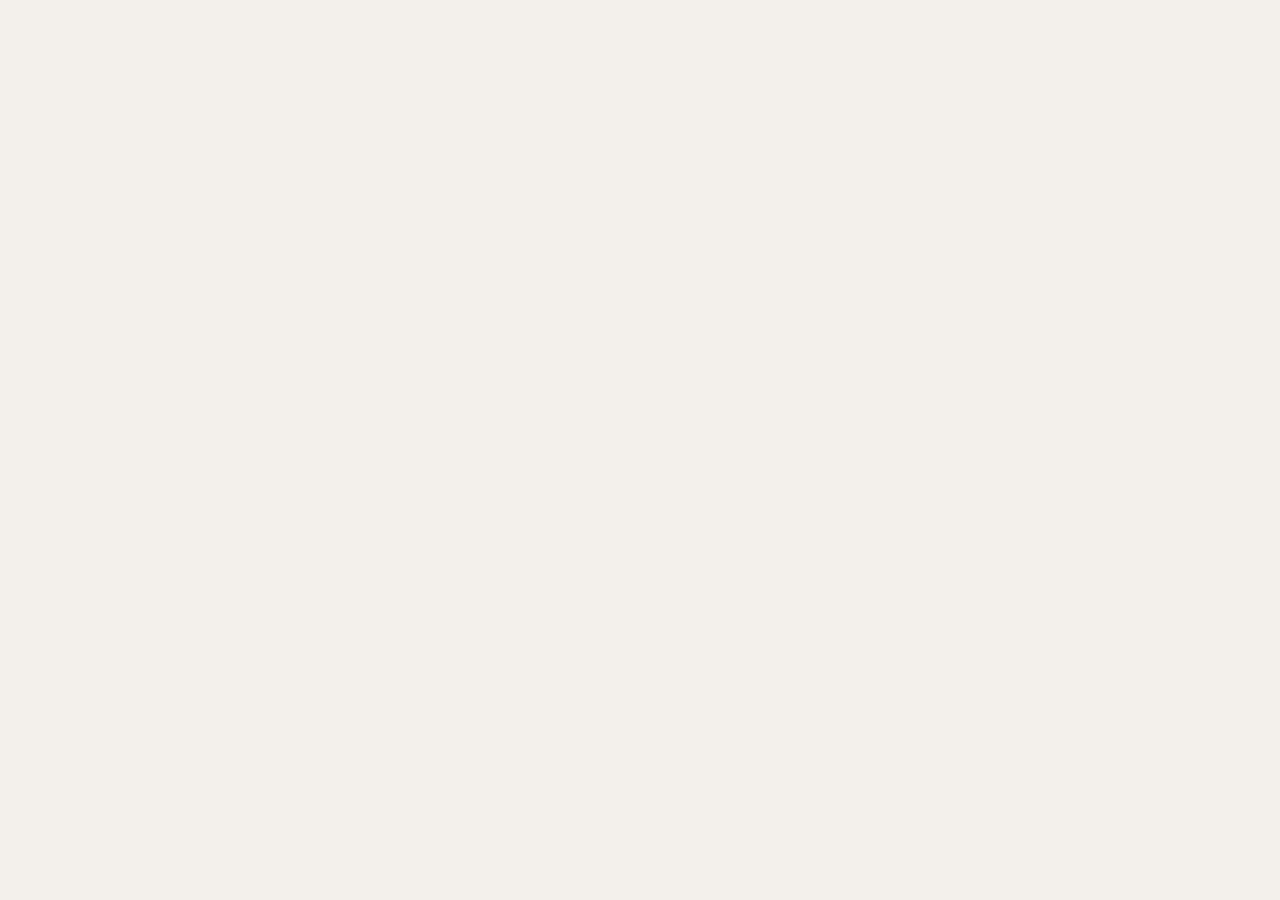
==== commit 325e0ce1: "Implement full editorial wardrobe app flow and styling" ====
--- a/web-app/index.html
+++ b/web-app/index.html
@@ -3,8 +3,11 @@
   <head>
     <meta charset="UTF-8" />
     <meta name="viewport" content="width=device-width, initial-scale=1.0" />
-    <title>Modular Vercel App</title>
-    <meta name="description" content="A modular static app structure for GitHub + Vercel deployment." />
+    <title>FORMA · AI Wardrobe Stylist</title>
+    <meta
+      name="description"
+      content="Luxury editorial wardrobe app that generates AI outfits from your real clothes, tracks most-worn pieces, and builds a shopping upgrade list."
+    />
     <link rel="stylesheet" href="/web-app/assets/styles/main.css" />
   </head>
   <body>
--- a/web-app/assets/styles/main.css
+++ b/web-app/assets/styles/main.css
@@ -1,102 +1,94 @@
+@import url('https://fonts.googleapis.com/css2?family=Cormorant+Garamond:ital,wght@0,400;0,500;0,600;1,400&family=Inter:wght@400;500;600&display=swap');
+
 :root {
-  --surface: #121a33;
-  --text: #e6ecff;
-  --muted: #a6b0d8;
-  --border: #26315f;
+  --paper: #f3f0eb;
+  --ink: #17181c;
+  --muted: #6f6a62;
+  --line: #d8d3ca;
+  --panel: #efedf0;
 }
 
-* {
-  box-sizing: border-box;
+* { box-sizing: border-box; }
+body {
+  margin: 0;
+  font-family: Inter, sans-serif;
+  color: var(--ink);
+  background: var(--paper);
 }
 
-body {
-  margin: 0;
-  font-family: Inter, -apple-system, BlinkMacSystemFont, "Segoe UI", sans-serif;
-  background: linear-gradient(180deg, #090e1c, #101937);
-  color: var(--text);
-  min-height: 100vh;
+.skip-link { position: absolute; left: -9999px; }
+.skip-link:focus { left: 1rem; top: 1rem; background: #fff; padding: .4rem .6rem; }
+
+.site-header { background: #101116; position: sticky; top: 0; z-index: 10; }
+.header-inner { max-width: 1720px; margin: 0 auto; padding: 14px 42px; display: flex; align-items: center; gap: 24px; }
+.brand { color: #f6f6f7; letter-spacing: .33em; font-size: 30px; font-weight: 500; }
+.top-nav { display: flex; flex-wrap: wrap; gap: 12px; }
+.top-nav-link {
+  color: #92939a; text-decoration: none; text-transform: uppercase; letter-spacing: .14em; font-size: 12px;
+  padding: 10px 16px; border: 1px solid transparent; border-radius: 4px;
 }
+.top-nav-link.is-active { color: #fff; background: #1f2229; }
 
-.skip-link {
-  position: absolute;
-  left: -9999px;
+.app-main { width: min(1680px, calc(100vw - 60px)); margin: 0 auto; }
+.app-section { padding: 22px 0 38px; border-bottom: 1px solid var(--line); }
+.eyebrow { margin: 0; text-transform: uppercase; letter-spacing: .35em; color: #be9d72; font-size: 13px; }
+.display-title {
+  margin: 18px 0 0; font-family: "Cormorant Garamond", serif; font-size: clamp(56px, 5vw, 74px); font-weight: 500;
+  line-height: .95;
 }
+.display-subtitle {
+  margin: 0; font-family: "Cormorant Garamond", serif; font-style: italic; font-size: clamp(52px, 4vw, 66px); color: #8c847a;
+}
+.lede { max-width: 900px; font-size: 18px; line-height: 1.6; color: var(--muted); margin: 22px 0 26px; }
 
-.skip-link:focus {
-  left: 1rem;
-  top: 1rem;
-  background: #fff;
-  color: #000;
-  padding: 0.5rem;
+.item-form {
+  display: grid; grid-template-columns: 2fr 1fr 1fr 1fr 2fr auto; gap: 10px; margin-bottom: 20px;
 }
+input, textarea, button {
+  font: inherit; border: 1px solid var(--line); border-radius: 8px; padding: 11px 12px; background: #f8f6f2;
+}
+button { background: #13151b; color: #fff; border-color: #13151b; cursor: pointer; }
 
-.container {
-  width: min(1100px, calc(100% - 2rem));
-  margin-inline: auto;
+.wardrobe-grid { display: grid; grid-template-columns: repeat(4, minmax(220px, 1fr)); gap: 18px; }
+.wardrobe-card { background: #f7f5f1; border: 1px solid var(--line); border-radius: 10px; overflow: hidden; }
+.wardrobe-photo { aspect-ratio: 1/1.15; background: var(--panel); display: grid; place-items: center; }
+.wardrobe-photo img { width: 100%; height: 100%; object-fit: cover; }
+.silhouette {
+  width: 58%; height: 66%; border-radius: 100px;
+  background: linear-gradient(180deg, #4a525f, #272d35); box-shadow: 0 16px 20px rgba(0,0,0,.2);
 }
+.wardrobe-meta { padding: 12px 14px 14px; }
+.wardrobe-meta h3 { margin: 0 0 5px; font-size: 16px; }
+.wardrobe-meta p { margin: 0; color: var(--muted); font-size: 13px; }
+.wardrobe-meta strong { display: block; margin-top: 8px; font-size: 12px; }
 
-.site-header {
-  border-bottom: 1px solid var(--border);
-  background: rgba(5, 9, 20, 0.75);
-  backdrop-filter: blur(8px);
-  position: sticky;
-  top: 0;
+.section-head h2 { margin: 0; font-family: "Cormorant Garamond", serif; font-size: 42px; font-weight: 500; }
+.section-head p { margin: 8px 0 16px; color: var(--muted); }
+.generate-controls { display: flex; gap: 10px; margin-bottom: 14px; }
+.generate-controls input { flex: 1; }
+
+.outfit-results { display: grid; grid-template-columns: repeat(3, minmax(250px, 1fr)); gap: 16px; }
+.outfit-card { background: #f9f7f4; border: 1px solid var(--line); border-radius: 10px; padding: 14px; }
+.outfit-card header { display: flex; justify-content: space-between; gap: 8px; align-items: baseline; }
+.outfit-card h3 { margin: 0; font-size: 20px; font-family: "Cormorant Garamond", serif; }
+.outfit-items { display: grid; grid-template-columns: repeat(3, 1fr); gap: 8px; margin: 10px 0; }
+.outfit-item { text-align: center; }
+.outfit-item img, .outfit-item .silhouette { width: 100%; aspect-ratio: 1/1; display: block; border-radius: 6px; }
+.outfit-item small { display: block; margin-top: 5px; font-size: 11px; color: var(--muted); }
+.upgrade { font-size: 13px; color: #5f594f; }
+
+.saved-looks-list, .shopping-list-items, .most-worn { display: grid; gap: 10px; }
+.saved-look, .shop-row, .worn-row { border: 1px solid var(--line); border-radius: 8px; padding: 10px 12px; background: #f9f7f4; }
+.shop-row { display: grid; grid-template-columns: 2fr 1fr auto; gap: 8px; }
+#shopping-export { width: 100%; min-height: 120px; margin-top: 12px; }
+.worn-row { display: grid; grid-template-columns: 1.4fr 2fr auto; align-items: center; gap: 12px; }
+.meter { height: 10px; border-radius: 999px; background: #e1ddd5; overflow: hidden; }
+.meter i { display: block; height: 100%; background: #22262d; }
+.empty-state { color: var(--muted); }
+.site-footer { padding: 18px 0 36px; color: var(--muted); font-size: 13px; }
+
+@media (max-width: 1100px) {
+  .item-form { grid-template-columns: 1fr 1fr; }
+  .wardrobe-grid { grid-template-columns: repeat(2, minmax(180px, 1fr)); }
+  .outfit-results { grid-template-columns: 1fr; }
 }
-
-.site-header .container,
-.site-footer .container {
-  display: flex;
-  align-items: center;
-  justify-content: space-between;
-  gap: 1rem;
-  padding: 1rem 0;
-}
-
-.brand {
-  font-weight: 700;
-  letter-spacing: 0.02em;
-}
-
-.main-nav {
-  display: flex;
-  flex-wrap: wrap;
-  gap: 0.75rem;
-}
-
-.main-nav a {
-  color: var(--text);
-  text-decoration: none;
-  border: 1px solid var(--border);
-  border-radius: 999px;
-  padding: 0.35rem 0.7rem;
-  font-size: 0.875rem;
-}
-
-.section {
-  padding: 2rem 0;
-}
-
-.feature-section .container {
-  border: 1px solid var(--border);
-  background: var(--surface);
-  border-radius: 12px;
-  padding: 1.25rem;
-}
-
-.feature-section h2 {
-  margin: 0 0 0.5rem;
-}
-
-.feature-section p {
-  margin: 0;
-  color: var(--muted);
-}
-
-.site-footer {
-  margin-top: 1rem;
-  border-top: 1px solid var(--border);
-}
-
-.site-footer small {
-  color: var(--muted);
-}
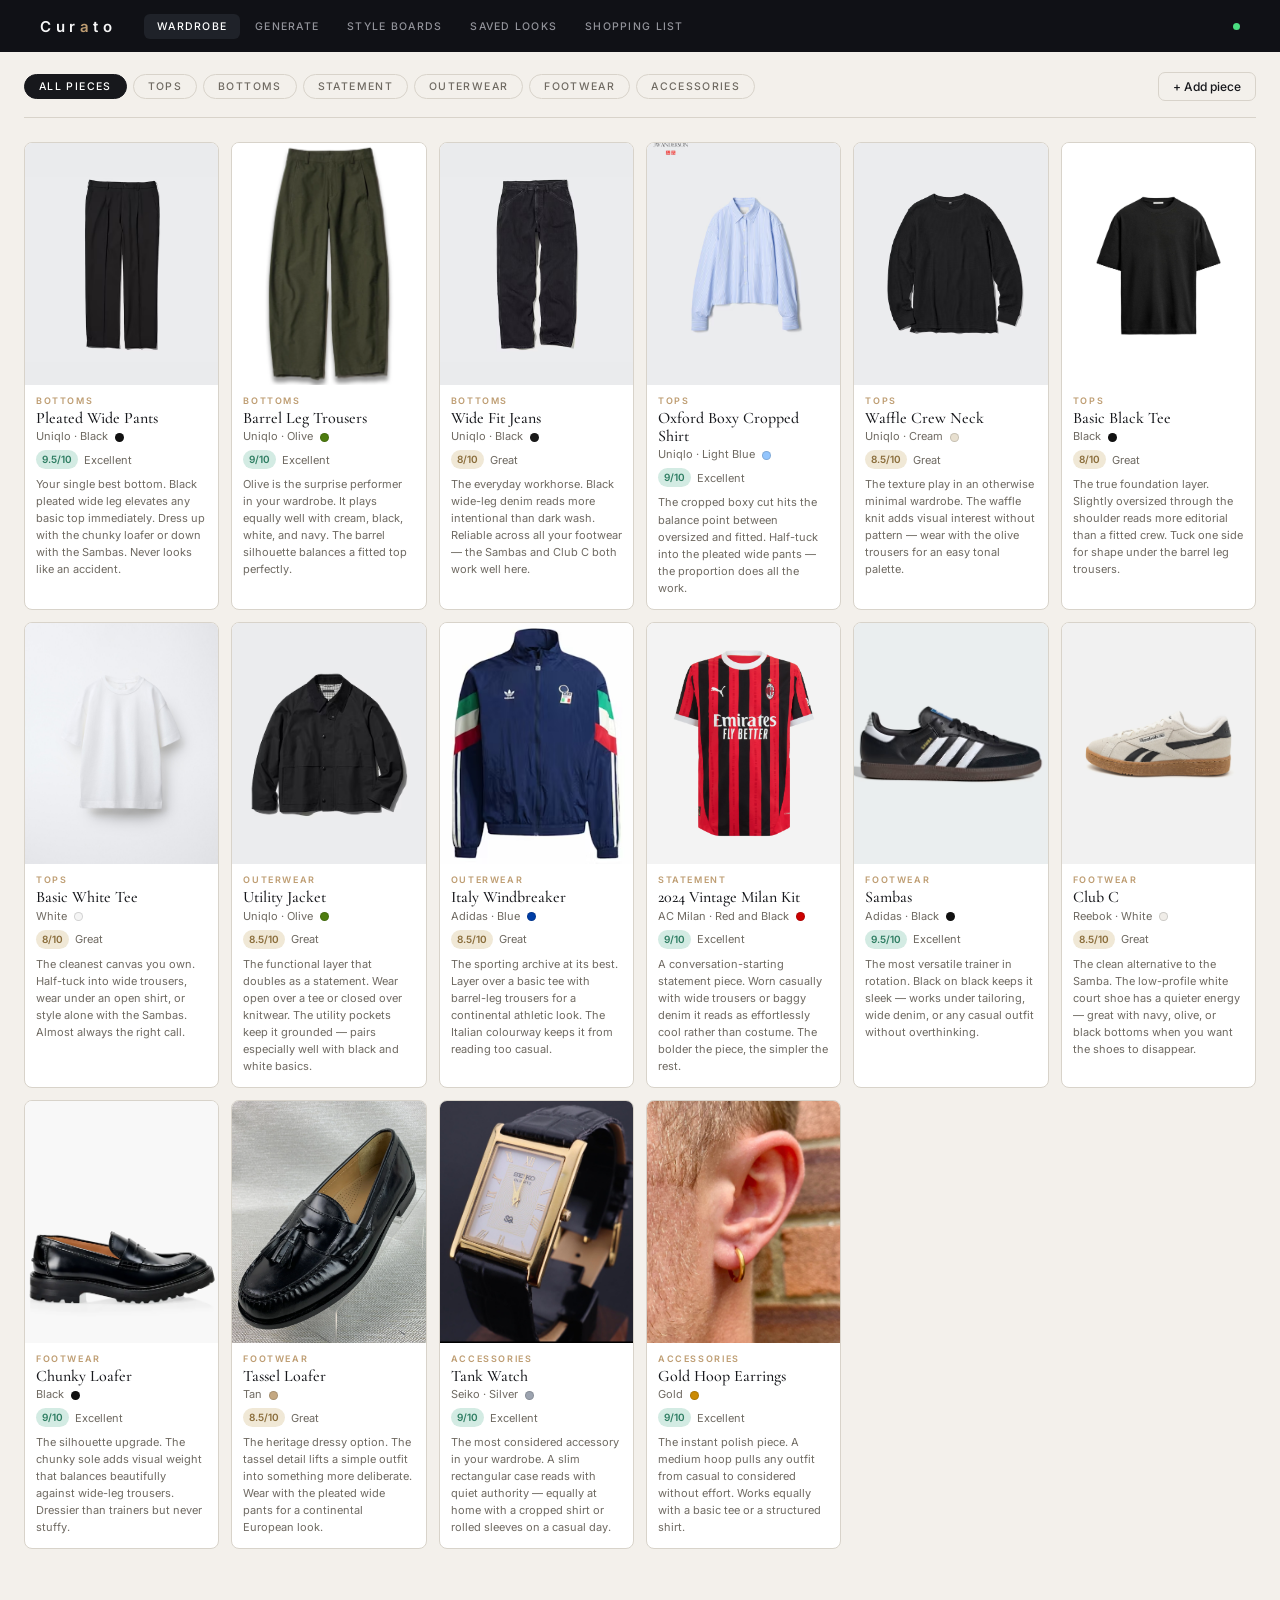
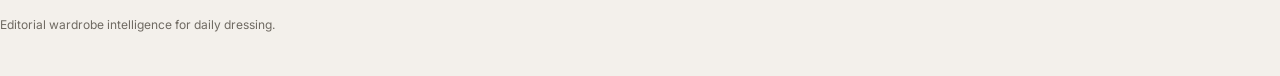
==== commit 5f95ba8e: "Rename app branding from FORMA to Curato" ====
--- a/web-app/index.html
+++ b/web-app/index.html
@@ -3,7 +3,7 @@
   <head>
     <meta charset="UTF-8" />
     <meta name="viewport" content="width=device-width, initial-scale=1.0" />
-    <title>FORMA · AI Wardrobe Stylist</title>
+    <title>Curato · AI Wardrobe Stylist</title>
     <meta
       name="description"
       content="Luxury editorial wardrobe app that generates AI outfits from your real clothes, tracks most-worn pieces, and builds a shopping upgrade list."
--- a/web-app/assets/styles/main.css
+++ b/web-app/assets/styles/main.css
@@ -6,89 +6,880 @@
   --muted: #6f6a62;
   --line: #d8d3ca;
   --panel: #efedf0;
+  --gold: #be9d72;
+  --card-bg: #fff;
+  --photo-bg: #e6eaf0;
 }
 
 * { box-sizing: border-box; }
+
 body {
   margin: 0;
   font-family: Inter, sans-serif;
+  font-size: 14px;
   color: var(--ink);
   background: var(--paper);
 }
 
+.visually-hidden {
+  position: absolute;
+  width: 1px; height: 1px;
+  padding: 0; margin: -1px;
+  overflow: hidden; clip: rect(0,0,0,0);
+  white-space: nowrap; border: 0;
+}
+
 .skip-link { position: absolute; left: -9999px; }
-.skip-link:focus { left: 1rem; top: 1rem; background: #fff; padding: .4rem .6rem; }
-
-.site-header { background: #101116; position: sticky; top: 0; z-index: 10; }
-.header-inner { max-width: 1720px; margin: 0 auto; padding: 14px 42px; display: flex; align-items: center; gap: 24px; }
-.brand { color: #f6f6f7; letter-spacing: .33em; font-size: 30px; font-weight: 500; }
-.top-nav { display: flex; flex-wrap: wrap; gap: 12px; }
-.top-nav-link {
-  color: #92939a; text-decoration: none; text-transform: uppercase; letter-spacing: .14em; font-size: 12px;
-  padding: 10px 16px; border: 1px solid transparent; border-radius: 4px;
-}
-.top-nav-link.is-active { color: #fff; background: #1f2229; }
-
-.app-main { width: min(1680px, calc(100vw - 60px)); margin: 0 auto; }
-.app-section { padding: 22px 0 38px; border-bottom: 1px solid var(--line); }
-.eyebrow { margin: 0; text-transform: uppercase; letter-spacing: .35em; color: #be9d72; font-size: 13px; }
-.display-title {
-  margin: 18px 0 0; font-family: "Cormorant Garamond", serif; font-size: clamp(56px, 5vw, 74px); font-weight: 500;
+.skip-link:focus { left: 1rem; top: 1rem; background: #fff; padding: .4rem .6rem; z-index: 100; }
+
+/* ── Header ─────────────────────────────────────────────────────── */
+.site-header {
+  background: #101116;
+  position: sticky;
+  top: 0;
+  z-index: 10;
+}
+
+.header-inner {
+  max-width: 1720px;
+  margin: 0 auto;
+  padding: 0 40px;
+  height: 52px;
+  display: flex;
+  align-items: center;
+  gap: 28px;
+}
+
+.brand {
+  color: #f6f6f7;
+  letter-spacing: .3em;
+  font-size: 15px;
+  font-weight: 600;
+  flex-shrink: 0;
+}
+
+.brand-accent { color: var(--gold); }
+
+.top-nav {
+  display: flex;
+  gap: 2px;
+  flex: 1;
+}
+
+.top-nav-btn {
+  background: transparent;
+  border: none;
+  color: #92939a;
+  text-transform: uppercase;
+  letter-spacing: .12em;
+  font-size: 10.5px;
+  font-weight: 500;
+  padding: 6px 13px;
+  border-radius: 6px;
+  cursor: pointer;
+  transition: color .15s;
+  font-family: Inter, sans-serif;
+  white-space: nowrap;
+}
+
+.top-nav-btn:hover { color: #d0d1d6; }
+
+.top-nav-btn.is-active {
+  background: #1f2229;
+  color: #fff;
+}
+
+.status-dot {
+  width: 7px; height: 7px;
+  border-radius: 50%;
+  background: #4ade80;
+  flex-shrink: 0;
+}
+
+/* ── Layout ─────────────────────────────────────────────────────── */
+.app-main {
+  width: min(1680px, calc(100vw - 48px));
+  margin: 0 auto;
+}
+
+/* ── Tab panels ─────────────────────────────────────────────────── */
+.tab-panel { display: none; }
+.tab-panel.tab-visible { display: block; }
+
+/* Non-wardrobe sections */
+#generate, #style-boards, #saved-looks, #shopping-list {
+  padding: 28px 0 40px;
+  border-bottom: 1px solid var(--line);
+}
+
+/* ── Wardrobe: top controls ─────────────────────────────────────── */
+.wardrobe-controls {
+  display: flex;
+  align-items: center;
+  gap: 16px;
+  padding: 20px 0 16px;
+  border-bottom: 1px solid var(--line);
+  margin-bottom: 24px;
+}
+
+.filter-bar {
+  display: flex;
+  flex-direction: row;
+  flex-wrap: nowrap;
+  gap: 6px;
+  flex: 1;
+  overflow-x: auto;
+  scrollbar-width: none;
+}
+.filter-bar::-webkit-scrollbar { display: none; }
+
+.filter-pill {
+  /* reset */
+  background: transparent;
+  border: 1px solid var(--line);
+  border-radius: 999px;
+  padding: 5px 14px;
+  font-size: 10.5px;
+  letter-spacing: .13em;
+  text-transform: uppercase;
+  font-weight: 500;
+  cursor: pointer;
+  color: var(--muted);
+  font-family: Inter, sans-serif;
+  white-space: nowrap;
+  flex-shrink: 0;
+  width: auto;
+  transition: background .12s, color .12s, border-color .12s;
+}
+
+.filter-pill:hover { border-color: #a09990; color: var(--ink); }
+
+.filter-pill.is-active {
+  background: var(--ink);
+  border-color: var(--ink);
+  color: #fff;
+}
+
+.add-piece-btn {
+  background: transparent;
+  border: 1px solid var(--line);
+  border-radius: 7px;
+  padding: 6px 14px;
+  font-size: 12px;
+  font-weight: 500;
+  cursor: pointer;
+  color: var(--ink);
+  font-family: Inter, sans-serif;
+  white-space: nowrap;
+  flex-shrink: 0;
+  width: auto;
+  transition: background .12s, color .12s, border-color .12s;
+}
+
+.add-piece-btn:hover { background: var(--ink); color: #fff; border-color: var(--ink); }
+
+/* ── Add piece panel ────────────────────────────────────────────── */
+.add-piece-panel {
+  background: var(--card-bg);
+  border: 1px solid var(--line);
+  border-radius: 10px;
+  padding: 20px;
+  margin-bottom: 24px;
+}
+
+.add-piece-panel.hidden { display: none; }
+
+.item-form {
+  display: grid;
+  grid-template-columns: 140px 1fr;
+  gap: 16px;
+  align-items: start;
+}
+
+.photo-upload-label { cursor: pointer; display: block; }
+
+.photo-upload-preview {
+  width: 140px;
+  aspect-ratio: 3/4;
+  background: var(--photo-bg);
+  border-radius: 8px;
+  border: 1.5px dashed var(--line);
+  display: flex;
+  flex-direction: column;
+  align-items: center;
+  justify-content: center;
+  gap: 6px;
+  color: var(--muted);
+  font-size: 12px;
+  overflow: hidden;
+  transition: border-color .15s;
+}
+
+.photo-upload-label:hover .photo-upload-preview { border-color: #a09990; }
+
+.photo-upload-preview img {
+  width: 100%; height: 100%;
+  object-fit: cover;
+}
+
+.item-form-fields {
+  display: grid;
+  grid-template-columns: 1fr 1fr;
+  gap: 8px;
+  align-content: start;
+}
+
+.item-form-fields textarea,
+.item-form-fields .form-actions {
+  grid-column: 1 / -1;
+}
+
+/* Form inputs — width 100% only for field elements, NOT buttons */
+input, textarea, select {
+  font: inherit;
+  font-size: 13px;
+  border: 1px solid var(--line);
+  border-radius: 7px;
+  padding: 8px 10px;
+  background: #faf8f5;
+  color: var(--ink);
+  width: 100%;
+}
+
+textarea { resize: vertical; }
+select { cursor: pointer; }
+
+.form-actions {
+  display: flex;
+  gap: 8px;
+  margin-top: 2px;
+}
+
+.form-actions button[type="submit"] {
+  font: inherit;
+  font-size: 13px;
+  border-radius: 7px;
+  padding: 8px 16px;
+  background: var(--ink);
+  color: #fff;
+  border: 1px solid var(--ink);
+  cursor: pointer;
+  flex: 1;
+}
+
+.form-actions button[type="button"] {
+  font: inherit;
+  font-size: 13px;
+  border-radius: 7px;
+  padding: 8px 14px;
+  background: transparent;
+  color: var(--muted);
+  border: 1px solid var(--line);
+  cursor: pointer;
+}
+
+/* ── Wardrobe grid ──────────────────────────────────────────────── */
+.wardrobe-grid {
+  display: grid;
+  grid-template-columns: repeat(auto-fill, minmax(175px, 1fr));
+  gap: 12px;
+  padding-bottom: 40px;
+}
+
+/* ── Wardrobe card ──────────────────────────────────────────────── */
+.wardrobe-card {
+  background: var(--card-bg);
+  border: 1px solid var(--line);
+  border-radius: 8px;
+  overflow: hidden;
+}
+
+.wardrobe-photo {
+  background: #ffffff;
+  aspect-ratio: 4 / 5;
+  display: flex;
+  align-items: center;
+  justify-content: center;
+  overflow: hidden;
+}
+
+.wardrobe-photo img {
+  width: 100%;
+  height: 100%;
+  object-fit: cover;
+  object-position: center;
+}
+
+.silhouette {
+  width: 46%;
+  height: 58%;
+  border-radius: 60px;
+  background: linear-gradient(180deg, #8a96a8 0%, #5a6270 100%);
+  opacity: .3;
+}
+
+.wardrobe-meta {
+  padding: 10px 11px 12px;
+}
+
+.item-category {
+  margin: 0 0 3px;
+  font-size: 9px;
+  letter-spacing: .18em;
+  font-weight: 600;
+  color: var(--gold);
+  text-transform: uppercase;
+}
+
+.item-name {
+  margin: 0 0 2px;
+  font-family: "Cormorant Garamond", serif;
+  font-size: 16px;
+  font-weight: 500;
+  line-height: 1.15;
+  color: var(--ink);
+}
+
+.item-brand {
+  margin: 0 0 7px;
+  font-size: 11px;
+  color: var(--muted);
+}
+
+.item-rating-row {
+  display: flex;
+  align-items: center;
+  gap: 6px;
+  margin-bottom: 7px;
+}
+
+.rating-badge {
+  font-size: 10px;
+  font-weight: 600;
+  padding: 2px 6px;
+  border-radius: 999px;
+  line-height: 1.5;
+}
+
+.rating--excellent { background: #d3ebe3; color: #2e7d62; }
+.rating--great     { background: #f0e8d6; color: #8a6d3b; }
+.rating--good      { background: #e8e8e8; color: #555; }
+
+.rating-label {
+  font-size: 11px;
+  color: var(--muted);
+}
+
+.item-desc {
+  margin: 0;
+  font-size: 11px;
+  line-height: 1.55;
+  color: var(--muted);
+}
+
+/* ── Other sections ─────────────────────────────────────────────── */
+.section-head h2 {
+  margin: 0;
+  font-family: "Cormorant Garamond", serif;
+  font-size: 32px;
+  font-weight: 500;
+}
+.section-head p { margin: 6px 0 14px; color: var(--muted); font-size: 13px; }
+
+.generate-controls { display: flex; gap: 8px; margin-bottom: 12px; }
+.generate-controls input { flex: 1; width: auto; }
+.generate-controls button {
+  font: inherit; font-size: 13px;
+  padding: 8px 16px; border-radius: 7px;
+  background: var(--ink); color: #fff;
+  border: 1px solid var(--ink); cursor: pointer;
+  width: auto; white-space: nowrap;
+}
+
+.outfit-results { display: grid; grid-template-columns: repeat(3, minmax(220px, 1fr)); gap: 14px; }
+.outfit-card { background: #f9f7f4; border: 1px solid var(--line); border-radius: 10px; padding: 14px; font-size: 13px; }
+.outfit-card header { display: flex; justify-content: space-between; gap: 8px; align-items: baseline; }
+.outfit-card h3 { margin: 0; font-size: 17px; font-family: "Cormorant Garamond", serif; }
+.outfit-items { display: grid; grid-template-columns: repeat(3, 1fr); gap: 6px; margin: 10px 0; }
+.outfit-item { text-align: center; }
+.outfit-item img, .outfit-item .silhouette { width: 100%; aspect-ratio: 1/1; display: block; border-radius: 5px; }
+.outfit-item small { display: block; margin-top: 4px; font-size: 10px; color: var(--muted); }
+.upgrade { font-size: 12px; color: #5f594f; }
+.save-look {
+  font: inherit; font-size: 12px;
+  background: var(--ink); color: #fff;
+  border: 1px solid var(--ink); border-radius: 6px;
+  padding: 6px 12px; cursor: pointer;
+  margin-top: 10px; width: auto;
+}
+
+.style-boards-head {
+  display: flex;
+  justify-content: space-between;
+  align-items: flex-start;
+  gap: 20px;
+  margin-bottom: 14px;
+}
+
+.style-boards-kicker {
+  margin: 0;
+  text-transform: uppercase;
+  letter-spacing: .28em;
+  font-size: 11px;
+  color: #b79a6f;
+}
+
+.style-boards-head h2 {
+  margin: 4px 0 10px;
+  font-family: "Cormorant Garamond", serif;
+  font-size: 64px;
   line-height: .95;
-}
-.display-subtitle {
-  margin: 0; font-family: "Cormorant Garamond", serif; font-style: italic; font-size: clamp(52px, 4vw, 66px); color: #8c847a;
-}
-.lede { max-width: 900px; font-size: 18px; line-height: 1.6; color: var(--muted); margin: 22px 0 26px; }
-
-.item-form {
-  display: grid; grid-template-columns: 2fr 1fr 1fr 1fr 2fr auto; gap: 10px; margin-bottom: 20px;
-}
-input, textarea, button {
-  font: inherit; border: 1px solid var(--line); border-radius: 8px; padding: 11px 12px; background: #f8f6f2;
-}
-button { background: #13151b; color: #fff; border-color: #13151b; cursor: pointer; }
-
-.wardrobe-grid { display: grid; grid-template-columns: repeat(4, minmax(220px, 1fr)); gap: 18px; }
-.wardrobe-card { background: #f7f5f1; border: 1px solid var(--line); border-radius: 10px; overflow: hidden; }
-.wardrobe-photo { aspect-ratio: 1/1.15; background: var(--panel); display: grid; place-items: center; }
-.wardrobe-photo img { width: 100%; height: 100%; object-fit: cover; }
-.silhouette {
-  width: 58%; height: 66%; border-radius: 100px;
-  background: linear-gradient(180deg, #4a525f, #272d35); box-shadow: 0 16px 20px rgba(0,0,0,.2);
-}
-.wardrobe-meta { padding: 12px 14px 14px; }
-.wardrobe-meta h3 { margin: 0 0 5px; font-size: 16px; }
-.wardrobe-meta p { margin: 0; color: var(--muted); font-size: 13px; }
-.wardrobe-meta strong { display: block; margin-top: 8px; font-size: 12px; }
-
-.section-head h2 { margin: 0; font-family: "Cormorant Garamond", serif; font-size: 42px; font-weight: 500; }
-.section-head p { margin: 8px 0 16px; color: var(--muted); }
-.generate-controls { display: flex; gap: 10px; margin-bottom: 14px; }
-.generate-controls input { flex: 1; }
-
-.outfit-results { display: grid; grid-template-columns: repeat(3, minmax(250px, 1fr)); gap: 16px; }
-.outfit-card { background: #f9f7f4; border: 1px solid var(--line); border-radius: 10px; padding: 14px; }
-.outfit-card header { display: flex; justify-content: space-between; gap: 8px; align-items: baseline; }
-.outfit-card h3 { margin: 0; font-size: 20px; font-family: "Cormorant Garamond", serif; }
-.outfit-items { display: grid; grid-template-columns: repeat(3, 1fr); gap: 8px; margin: 10px 0; }
-.outfit-item { text-align: center; }
-.outfit-item img, .outfit-item .silhouette { width: 100%; aspect-ratio: 1/1; display: block; border-radius: 6px; }
-.outfit-item small { display: block; margin-top: 5px; font-size: 11px; color: var(--muted); }
-.upgrade { font-size: 13px; color: #5f594f; }
-
-.saved-looks-list, .shopping-list-items, .most-worn { display: grid; gap: 10px; }
-.saved-look, .shop-row, .worn-row { border: 1px solid var(--line); border-radius: 8px; padding: 10px 12px; background: #f9f7f4; }
-.shop-row { display: grid; grid-template-columns: 2fr 1fr auto; gap: 8px; }
-#shopping-export { width: 100%; min-height: 120px; margin-top: 12px; }
-.worn-row { display: grid; grid-template-columns: 1.4fr 2fr auto; align-items: center; gap: 12px; }
-.meter { height: 10px; border-radius: 999px; background: #e1ddd5; overflow: hidden; }
-.meter i { display: block; height: 100%; background: #22262d; }
-.empty-state { color: var(--muted); }
-.site-footer { padding: 18px 0 36px; color: var(--muted); font-size: 13px; }
-
-@media (max-width: 1100px) {
-  .item-form { grid-template-columns: 1fr 1fr; }
-  .wardrobe-grid { grid-template-columns: repeat(2, minmax(180px, 1fr)); }
+  font-weight: 400;
+}
+
+.style-boards-head h2 em { font-style: italic; color: #81796f; }
+
+.style-boards-subhead {
+  margin: 0;
+  max-width: 620px;
+  color: #66615a;
+  font-size: 18px;
+  line-height: 1.45;
+}
+
+.new-board-btn {
+  margin-top: 10px;
+  font: inherit;
+  text-transform: uppercase;
+  letter-spacing: .22em;
+  font-size: 13px;
+  font-weight: 600;
+  background: #111214;
+  color: #fff;
+  border: 1px solid #111214;
+  border-radius: 4px;
+  padding: 12px 18px;
+  white-space: nowrap;
+  cursor: pointer;
+}
+
+.style-board-form {
+  display: grid;
+  gap: 8px;
+  border: 1px solid var(--line);
+  background: #f6f3ef;
+  border-radius: 10px;
+  padding: 12px;
+  margin-bottom: 12px;
+  max-width: 520px;
+}
+
+.style-board-form textarea { min-height: 92px; resize: vertical; }
+.style-board-form-note {
+  margin: -2px 0 0;
+  font-size: 12px;
+  color: var(--muted);
+}
+.style-board-form-note code {
+  font-family: ui-monospace, SFMono-Regular, Menlo, monospace;
+  background: #ece8e2;
+  border-radius: 4px;
+  padding: 1px 5px;
+}
+
+.style-board-form-actions { display: flex; justify-content: flex-end; gap: 8px; }
+
+.style-board-form-actions button {
+  font: inherit;
+  font-size: 12px;
+  text-transform: uppercase;
+  letter-spacing: .14em;
+  border-radius: 7px;
+  border: 1px solid var(--line);
+  background: #fff;
+  color: var(--muted);
+  padding: 8px 14px;
+  cursor: pointer;
+  width: auto;
+}
+
+.style-board-form-actions button[type="submit"] {
+  background: var(--ink);
+  color: #fff;
+  border-color: var(--ink);
+}
+
+.style-boards-grid { display: grid; grid-template-columns: repeat(auto-fill, minmax(320px, 1fr)); gap: 12px; align-items: start; }
+.board-card { background: #f9f7f4; border: 1px solid var(--line); border-radius: 6px; overflow: hidden; }
+
+.board-header {
+  background: #0f1114;
+  color: #f5f5f5;
+  padding: 16px 18px 14px;
+}
+
+.board-header h3 {
+  margin: 0;
+  font-family: "Cormorant Garamond", serif;
+  font-size: 44px;
+  line-height: .95;
+  font-weight: 500;
+}
+
+.board-header p {
+  margin: 5px 0 0;
+  color: #a8a8ac;
+  letter-spacing: .1em;
+  font-size: 12px;
+}
+
+.board-tiles { display: grid; grid-template-columns: repeat(3, minmax(0, 1fr)); }
+
+.board-tile {
+  border-top: 1px solid #d4d0ca;
+  border-right: 1px solid #d4d0ca;
+  aspect-ratio: 1/1;
+  background: #f0ede8;
+}
+
+.board-tile:nth-child(3n) { border-right: none; }
+
+.board-tile img { width: 100%; height: 100%; object-fit: cover; display: block; }
+
+.board-tile.placeholder {
+  position: relative;
+  display: grid;
+  place-items: center;
+}
+
+.board-tile.placeholder::after {
+  content: "";
+  width: 22px;
+  height: 22px;
+  background: #d2d3d5;
+}
+
+.board-footer {
+  display: flex;
+  justify-content: space-between;
+  gap: 12px;
+  align-items: center;
+  padding: 10px 12px 11px;
+}
+
+.board-tags { display: flex; gap: 6px; flex-wrap: wrap; }
+
+.board-tag {
+  background: #ece8e2;
+  color: #7a7369;
+  border-radius: 999px;
+  padding: 3px 9px;
+  font-size: 11px;
+  line-height: 1;
+}
+
+.board-actions-inline { display: flex; gap: 8px; margin-left: auto; }
+
+.board-action {
+  border: none;
+  background: transparent;
+  text-transform: uppercase;
+  letter-spacing: .14em;
+  font-size: 11px;
+  color: #867f75;
+  cursor: pointer;
+  padding: 0;
+}
+
+.board-action.remove { color: #7f6f62; }
+
+.board-edit-form {
+  border-top: 1px solid #e0dcd7;
+  display: grid;
+  gap: 8px;
+  padding: 12px;
+  background: #f6f3ef;
+}
+
+.board-edit-form textarea { min-height: 74px; resize: vertical; }
+
+.board-edit-actions { display: flex; justify-content: flex-end; gap: 8px; }
+
+.board-edit-actions button {
+  font: inherit;
+  border: 1px solid var(--line);
+  border-radius: 6px;
+  padding: 6px 12px;
+  background: #fff;
+  cursor: pointer;
+}
+
+.board-edit-actions button[type="submit"] {
+  background: var(--ink);
+  color: #fff;
+  border-color: var(--ink);
+}
+
+.saved-looks-list, .shopping-list-items { display: grid; gap: 8px; }
+.saved-look, .shop-row { border: 1px solid var(--line); border-radius: 7px; padding: 10px 12px; background: #f9f7f4; font-size: 13px; }
+.saved-look h3 { margin: 0 0 3px; font-family: "Cormorant Garamond", serif; font-size: 18px; }
+.saved-look p  { margin: 0; font-size: 12px; color: var(--muted); }
+.shop-row { display: grid; grid-template-columns: 2fr 1fr auto; gap: 8px; align-items: center; }
+#shopping-export { width: 100%; min-height: 100px; margin-top: 10px; font-size: 13px; }
+
+.empty-state { color: var(--muted); font-size: 13px; }
+.hidden { display: none !important; }
+
+.site-footer { padding: 16px 0 32px; color: var(--muted); font-size: 12px; }
+
+/* ── Card edit button ───────────────────────────────────────────── */
+.wardrobe-photo { position: relative; }
+
+.card-edit-btn {
+  position: absolute;
+  top: 8px; right: 8px;
+  width: 28px; height: 28px;
+  border-radius: 50%;
+  background: rgba(255,255,255,.88);
+  border: 1px solid rgba(0,0,0,.1);
+  display: flex; align-items: center; justify-content: center;
+  cursor: pointer;
+  opacity: 0;
+  transition: opacity .15s;
+  padding: 0;
+  color: var(--ink);
+}
+
+.wardrobe-card:hover .card-edit-btn { opacity: 1; }
+
+/* Always show on touch devices */
+@media (hover: none) {
+  .card-edit-btn { opacity: 1; }
+}
+
+/* ── Colour input ───────────────────────────────────────────────── */
+.colour-input-wrap {
+  display: flex;
+  align-items: center;
+  gap: 8px;
+  grid-column: 1 / -1;
+}
+
+.colour-swatch-btn {
+  cursor: pointer;
+  flex-shrink: 0;
+  display: flex;
+}
+
+.colour-swatch {
+  display: block;
+  width: 32px; height: 32px;
+  border-radius: 50%;
+  border: 2px solid rgba(0,0,0,.12);
+  flex-shrink: 0;
+}
+
+.inline-swatch {
+  display: inline-block;
+  width: 9px; height: 9px;
+  border-radius: 50%;
+  border: 1px solid rgba(0,0,0,.15);
+  vertical-align: middle;
+  margin-left: 4px;
+}
+
+/* ── Edit overlay / modal ───────────────────────────────────────── */
+.edit-overlay {
+  position: fixed;
+  inset: 0;
+  background: rgba(0,0,0,.45);
+  z-index: 100;
+  display: flex;
+  align-items: flex-start;
+  justify-content: center;
+  padding: 40px 16px;
+  overflow-y: auto;
+}
+
+.edit-overlay.hidden { display: none; }
+
+.edit-modal {
+  background: var(--paper);
+  border-radius: 12px;
+  width: 100%;
+  max-width: 480px;
+  padding: 28px;
+  position: relative;
+}
+
+.edit-modal-header { margin-bottom: 22px; }
+
+.edit-title {
+  font-family: "Cormorant Garamond", serif;
+  font-size: 28px;
+  font-weight: 500;
+  margin: 0 0 4px;
+}
+
+.edit-subtitle {
+  margin: 0;
+  font-size: 13px;
+  color: var(--muted);
+}
+
+.edit-form { display: flex; flex-direction: column; gap: 16px; }
+
+.field-label {
+  display: block;
+  font-size: 10px;
+  font-weight: 600;
+  letter-spacing: .18em;
+  text-transform: uppercase;
+  color: var(--muted);
+  margin-bottom: 6px;
+}
+
+.edit-field-group { display: flex; flex-direction: column; }
+
+.edit-field-row {
+  display: grid;
+  grid-template-columns: 1fr 1fr;
+  gap: 12px;
+}
+
+/* Photo area */
+.edit-photo-area {
+  border: 1px solid var(--line);
+  border-radius: 8px;
+  overflow: hidden;
+  background: var(--photo-bg);
+}
+
+.edit-photo-preview {
+  width: 100%;
+  aspect-ratio: 4 / 3;
+  display: flex;
+  align-items: center;
+  justify-content: center;
+  overflow: hidden;
+}
+
+.edit-photo-preview img {
+  width: 100%; height: 100%;
+  object-fit: contain;
+}
+
+.edit-photo-placeholder { color: var(--muted); opacity: .5; }
+
+.edit-photo-bar {
+  display: flex;
+  align-items: center;
+  gap: 10px;
+  padding: 8px 12px;
+  background: #fff;
+  border-top: 1px solid var(--line);
+  font-size: 12px;
+}
+
+.edit-photo-filename {
+  flex: 1;
+  color: var(--muted);
+  overflow: hidden;
+  text-overflow: ellipsis;
+  white-space: nowrap;
+}
+
+.edit-change-btn {
+  font-size: 10.5px;
+  font-weight: 600;
+  letter-spacing: .1em;
+  color: var(--gold);
+  cursor: pointer;
+  white-space: nowrap;
+  text-transform: uppercase;
+}
+
+.edit-change-btn:hover { color: var(--ink); }
+
+.edit-photo-folder-row {
+  display: flex;
+  align-items: center;
+  gap: 8px;
+  padding: 8px 12px;
+  background: #faf8f5;
+  border-top: 1px solid var(--line);
+  font-size: 12px;
+}
+
+.edit-folder-label {
+  color: var(--muted);
+  white-space: nowrap;
+  flex-shrink: 0;
+}
+
+.edit-photo-folder-row input {
+  font-size: 12px;
+  padding: 4px 8px;
+  border-radius: 5px;
+  border: 1px solid var(--line);
+  background: #fff;
+  width: 100%;
+  min-width: 0;
+}
+
+/* Edit actions */
+.edit-actions {
+  display: flex;
+  gap: 10px;
+  padding-top: 4px;
+}
+
+.edit-actions button[type="button"] {
+  font: inherit;
+  font-size: 12px;
+  font-weight: 600;
+  letter-spacing: .1em;
+  text-transform: uppercase;
+  background: transparent;
+  border: 1px solid var(--line);
+  border-radius: 7px;
+  padding: 10px 18px;
+  cursor: pointer;
+  color: var(--muted);
+}
+
+.edit-actions button[type="submit"] {
+  font: inherit;
+  font-size: 12px;
+  font-weight: 600;
+  letter-spacing: .1em;
+  text-transform: uppercase;
+  background: var(--ink);
+  color: #fff;
+  border: 1px solid var(--ink);
+  border-radius: 7px;
+  padding: 10px 24px;
+  cursor: pointer;
+  flex: 1;
+}
+
+/* ── Responsive ─────────────────────────────────────────────────── */
+@media (max-width: 900px) {
+  .header-inner { padding: 0 16px; gap: 12px; }
+  .app-main { width: calc(100vw - 32px); }
+  .item-form { grid-template-columns: 1fr; }
+  .photo-upload-preview { width: 100%; aspect-ratio: 16/9; }
+  .item-form-fields { grid-template-columns: 1fr; }
+  .style-boards-head { flex-direction: column; }
+  .style-boards-head h2 { font-size: 56px; }
+  .style-boards-subhead { font-size: 16px; }
+  .new-board-btn { margin-top: 0; }
+  .style-boards-grid { grid-template-columns: 1fr; }
   .outfit-results { grid-template-columns: 1fr; }
-}
+  .wardrobe-grid { grid-template-columns: repeat(2, 1fr); gap: 10px; }
+}
+
+@media (max-width: 560px) {
+  .top-nav-btn { padding: 5px 8px; font-size: 9.5px; }
+  .wardrobe-grid { grid-template-columns: 1fr 1fr; gap: 8px; }
+}
